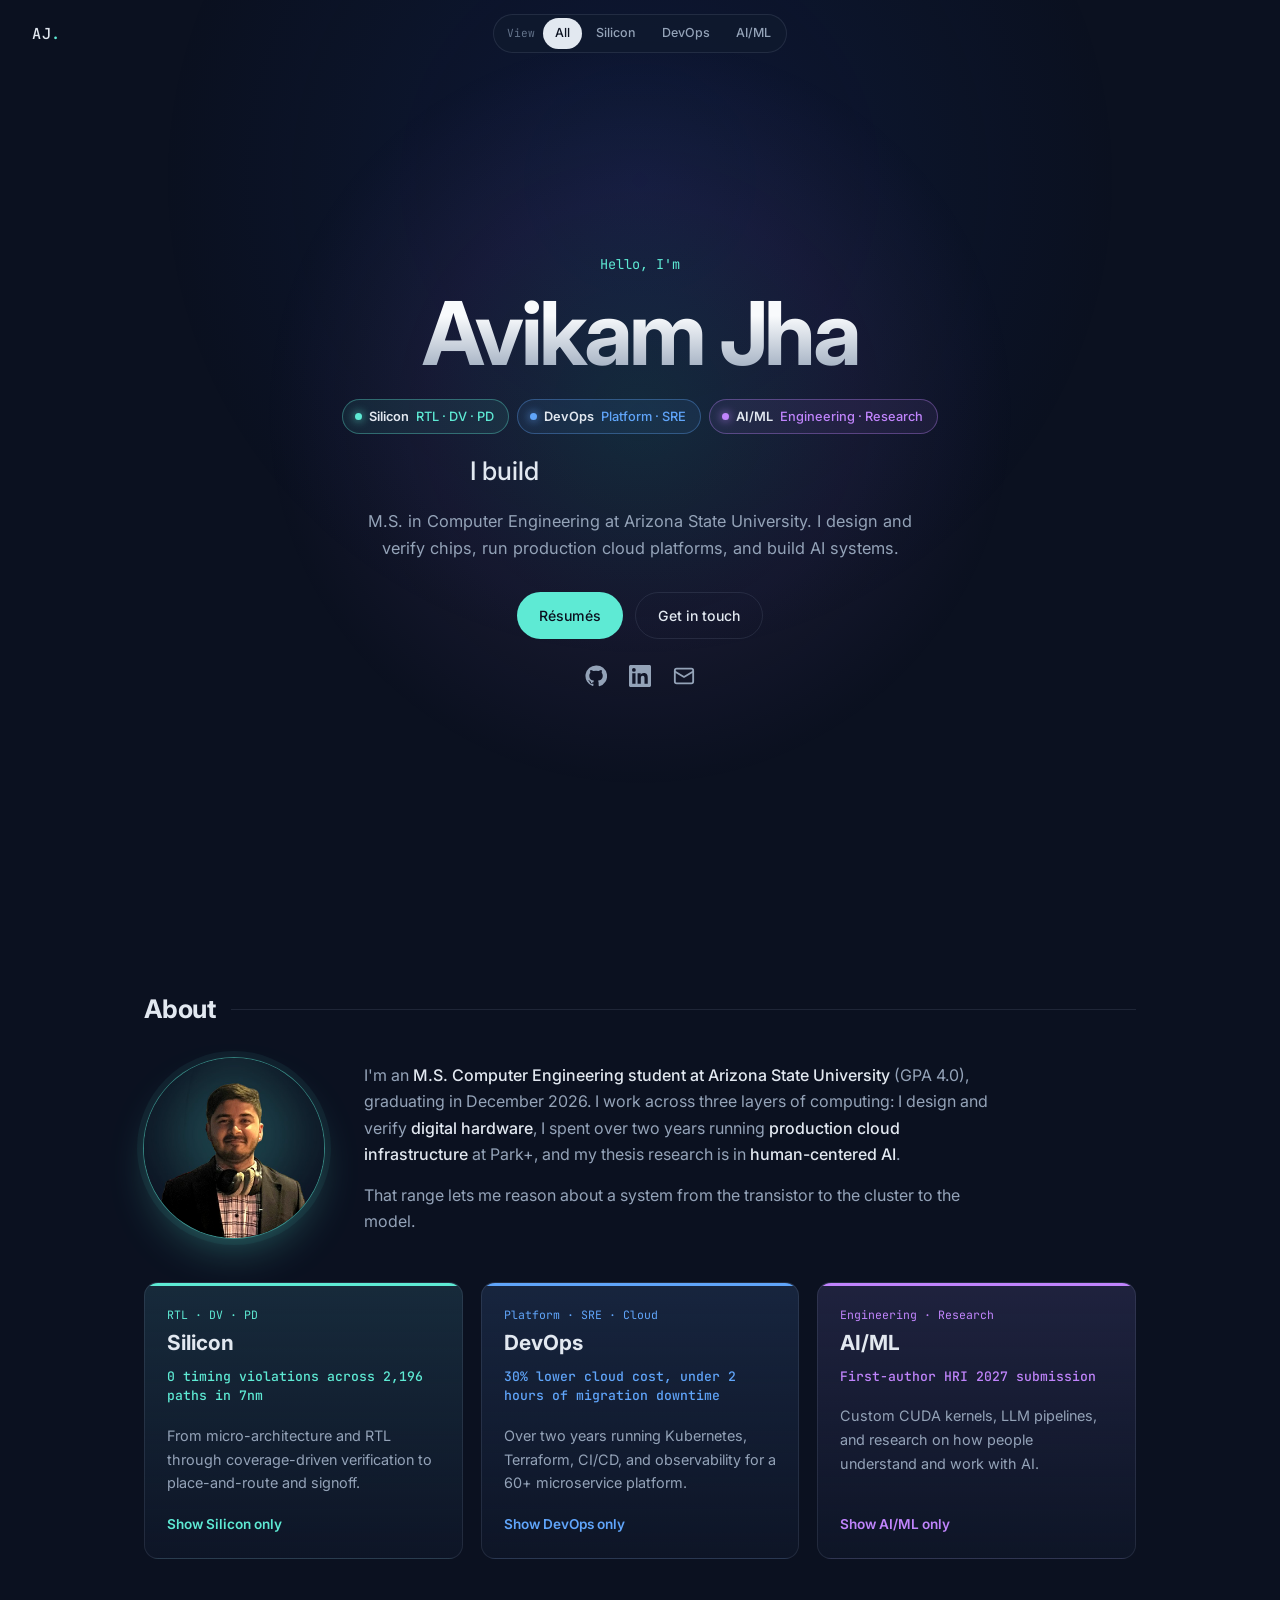
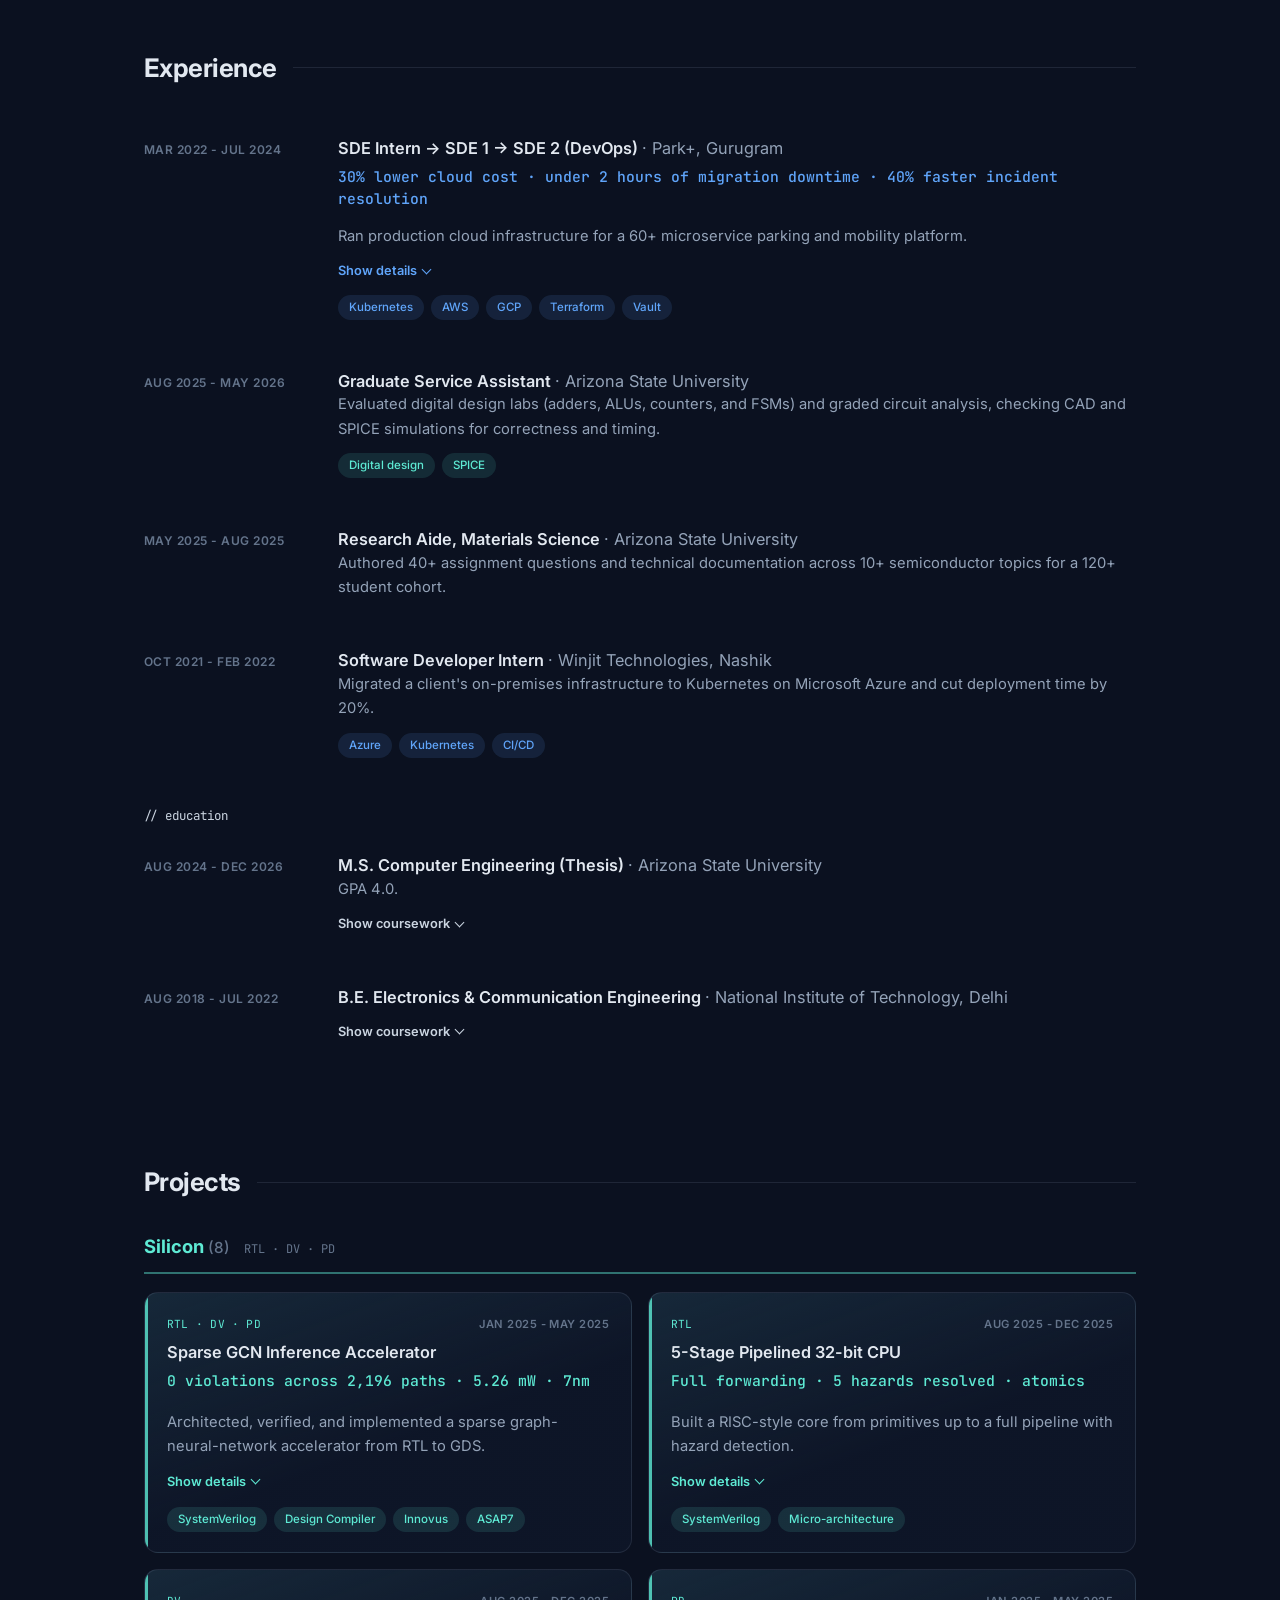
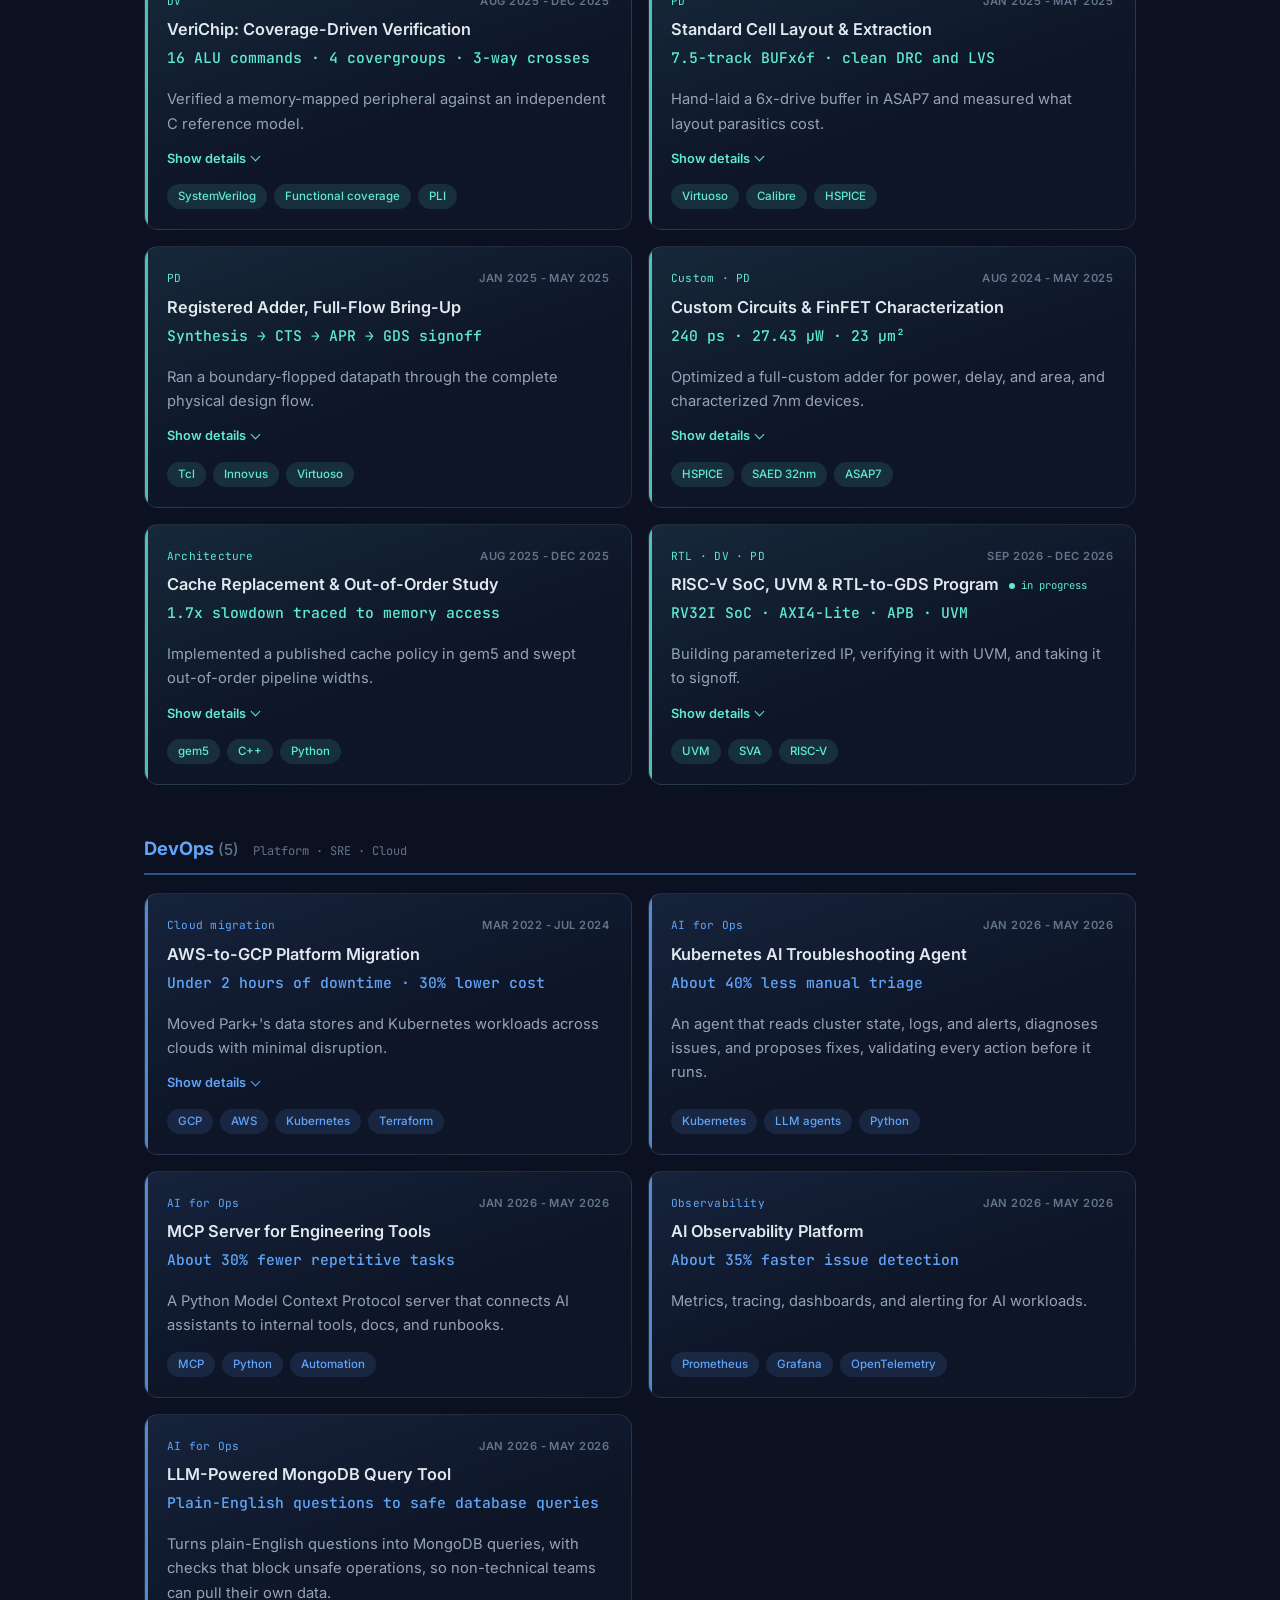
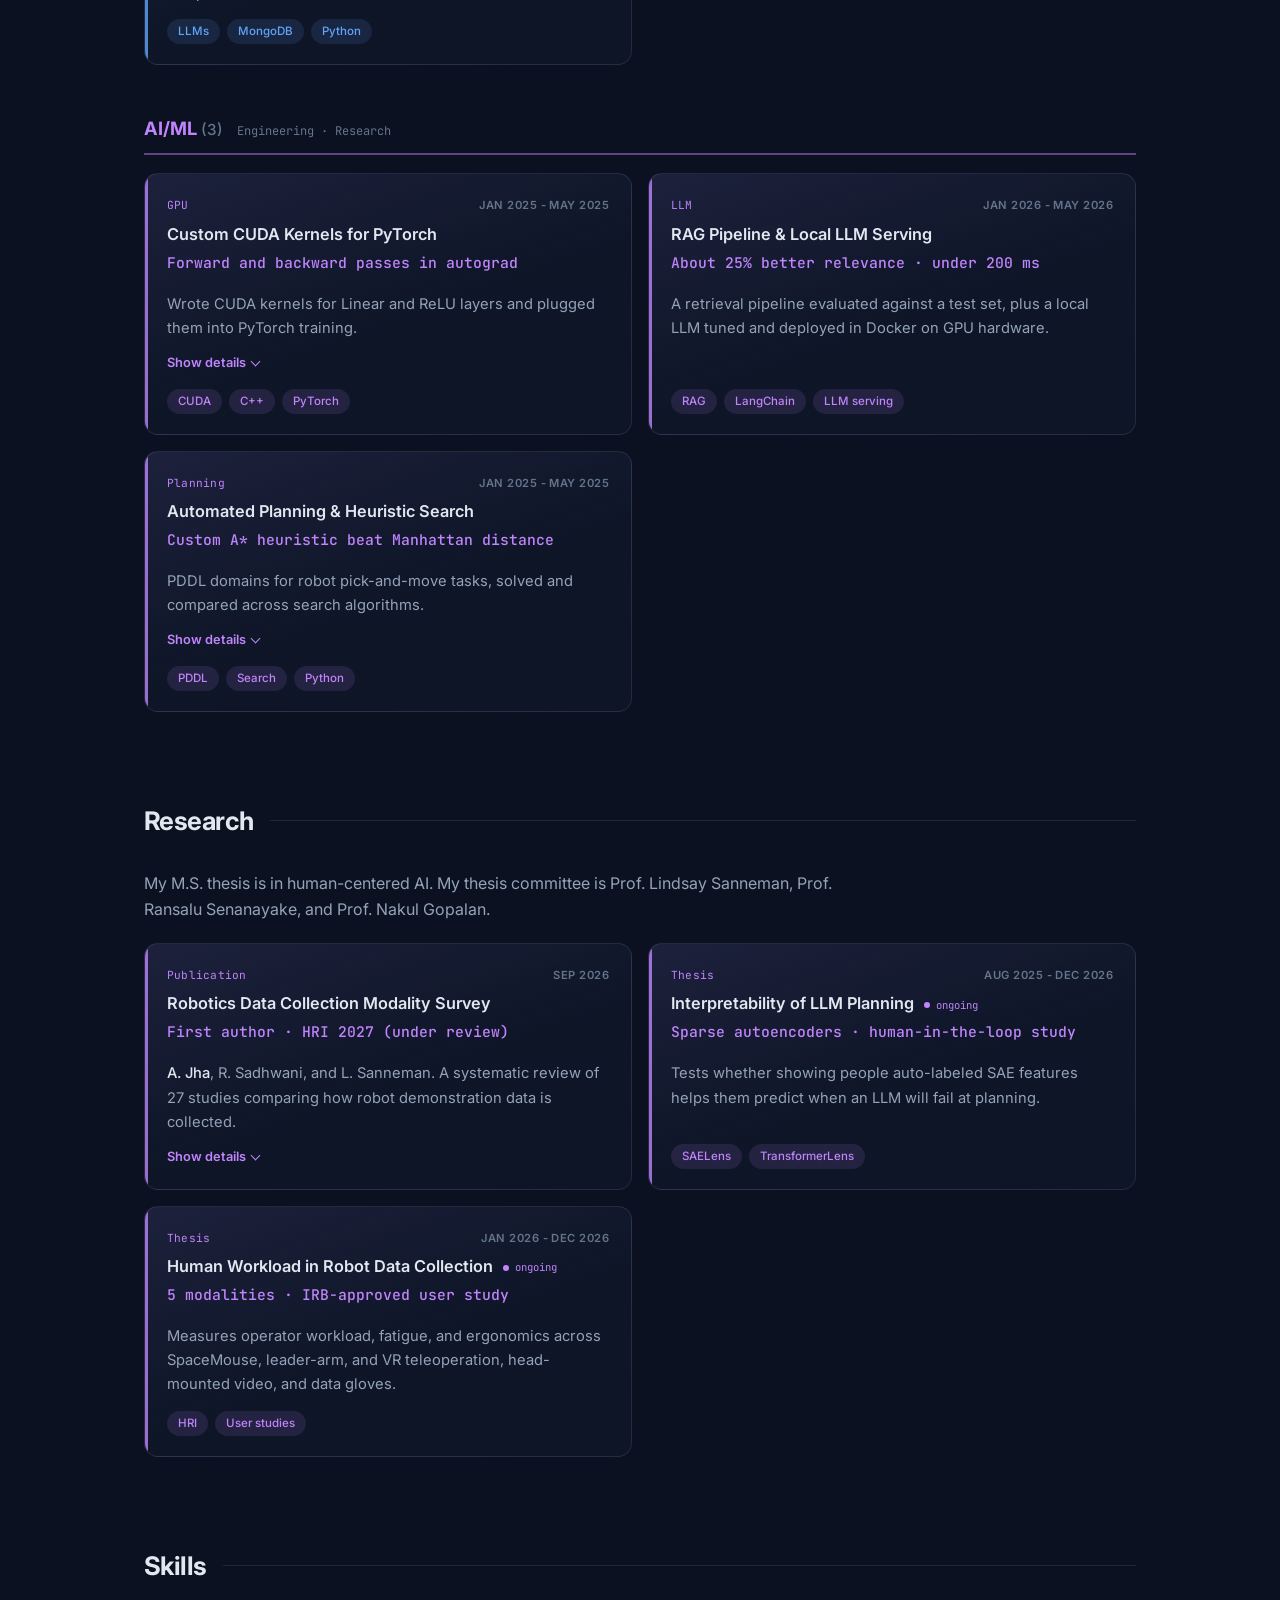
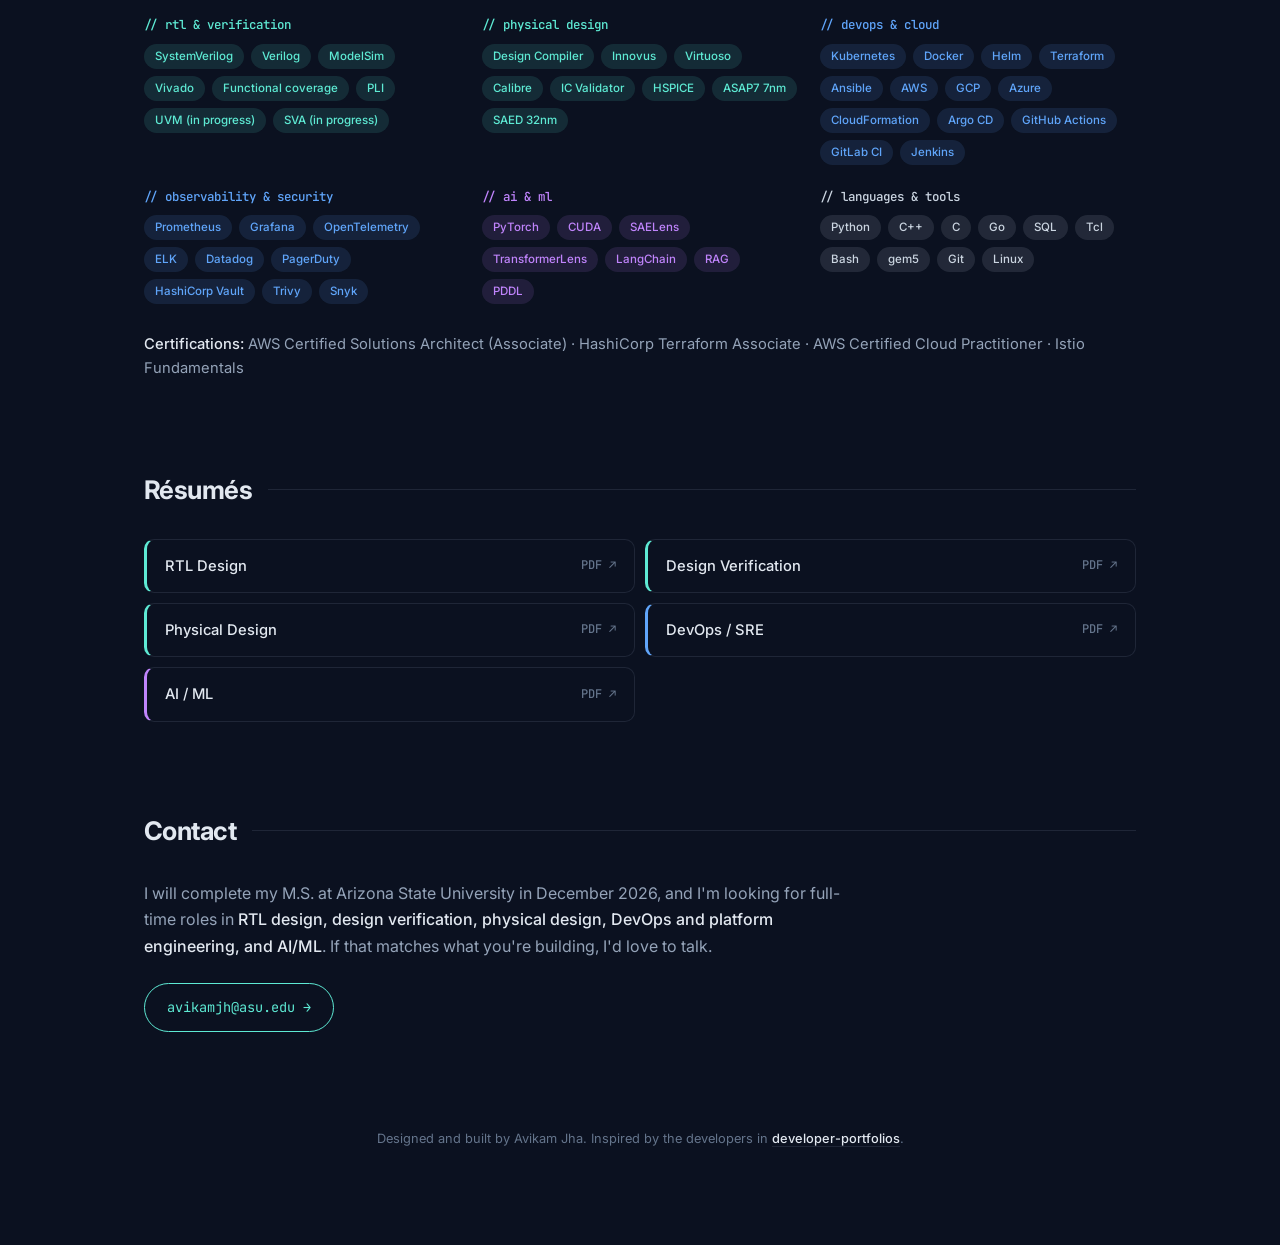
==== index.html @ ef648600 "Switch tracks in place and show all experience in every track Clicking a track card now only changes" ====
<!doctype html>
<html lang="en">
<head>
  <meta charset="utf-8">
  <meta name="viewport" content="width=device-width, initial-scale=1">
  <title>Avikam Jha | Silicon, DevOps &amp; AI Engineer</title>
  <meta name="description" content="Avikam Jha is an M.S. Computer Engineering student at Arizona State University working across digital hardware (RTL design, design verification, and physical design), DevOps and platform engineering, and AI/ML.">
  <script>document.documentElement.classList.add('js');</script>
  <link rel="preconnect" href="https://fonts.googleapis.com">
  <link rel="preconnect" href="https://fonts.gstatic.com" crossorigin>
  <link href="https://fonts.googleapis.com/css2?family=Inter:wght@400;500;600;700&family=JetBrains+Mono:wght@400;500&display=swap" rel="stylesheet">
  <!-- Bump the ?v= number whenever style.css changes so browsers fetch the new file -->
  <link rel="stylesheet" href="/style.css?v=10">
</head>
<body data-track="all">
  <div class="spotlight" aria-hidden="true"></div>
  <div class="progress" aria-hidden="true"></div>

  <header class="topbar">
    <a class="brand" href="#top" aria-label="Back to top">AJ<span>.</span></a>
    <div class="switch" role="group" aria-label="Tailor this page to a role">
      <span class="switch-label">View</span>
      <button type="button" data-set="all" aria-pressed="true">All</button>
      <button type="button" data-set="silicon" aria-pressed="false">Silicon</button>
      <button type="button" data-set="devops" aria-pressed="false">DevOps</button>
      <button type="button" data-set="ai" aria-pressed="false">AI/ML</button>
    </div>
    <nav aria-label="Sections">
      <a href="#about">About</a>
      <a href="#experience">Experience</a>
      <a href="#projects">Projects</a>
      <a href="#skills">Skills</a>
      <a href="#resume">Résumé</a>
      <a href="#contact">Contact</a>
    </nav>
  </header>

  <section class="hero" id="top">
    <p class="eyebrow">Hello, I'm</p>
    <h1>Avikam Jha</h1>
    <div class="pills" role="group" aria-label="Show one track">
      <button type="button" class="pill" data-set="silicon" aria-pressed="false" style="--c: var(--silicon)"><strong>Silicon</strong> RTL · DV · PD</button>
      <button type="button" class="pill" data-set="devops" aria-pressed="false" style="--c: var(--devops)"><strong>DevOps</strong> Platform · SRE</button>
      <button type="button" class="pill" data-set="ai" aria-pressed="false" style="--c: var(--ai)"><strong>AI/ML</strong> Engineering · Research</button>
    </div>
    <p class="role">I build <span class="rotator">chips from RTL to GDS</span></p>
    <p class="tagline">M.S. in Computer Engineering at Arizona State University. I design and verify chips, run production cloud platforms, and build AI systems.</p>
    <div class="hero-actions">
      <a class="btn btn-primary" id="hero-resume" href="#resume">Résumés</a>
      <a class="btn btn-ghost" href="#contact">Get in touch</a>
    </div>

    <ul class="socials" aria-label="Social links">
      <li><a href="https://github.com/bit-guardian" target="_blank" rel="noopener" aria-label="GitHub">
        <svg viewBox="0 0 24 24" fill="currentColor"><path d="M12 .5a11.5 11.5 0 0 0-3.64 22.41c.58.1.79-.25.79-.56v-2c-3.2.7-3.88-1.37-3.88-1.37-.52-1.33-1.28-1.69-1.28-1.69-1.04-.71.08-.7.08-.7 1.15.08 1.76 1.19 1.76 1.19 1.03 1.76 2.69 1.25 3.35.96.1-.75.4-1.25.73-1.54-2.56-.29-5.25-1.28-5.25-5.69 0-1.26.45-2.29 1.19-3.1-.12-.29-.52-1.46.11-3.05 0 0 .97-.31 3.17 1.18a11 11 0 0 1 5.77 0c2.2-1.49 3.17-1.18 3.17-1.18.63 1.59.23 2.76.11 3.05.74.81 1.19 1.84 1.19 3.1 0 4.42-2.7 5.39-5.27 5.68.41.36.78 1.06.78 2.14v3.17c0 .31.21.67.8.56A11.5 11.5 0 0 0 12 .5Z"/></svg>
      </a></li>
      <li><a href="https://www.linkedin.com/in/avikamjha/" target="_blank" rel="noopener" aria-label="LinkedIn">
        <svg viewBox="0 0 24 24" fill="currentColor"><path d="M20.45 20.45h-3.56v-5.57c0-1.33-.02-3.04-1.85-3.04-1.85 0-2.14 1.45-2.14 2.94v5.67H9.35V9h3.41v1.56h.05c.48-.9 1.64-1.85 3.37-1.85 3.6 0 4.27 2.37 4.27 5.46v6.28ZM5.34 7.43a2.06 2.06 0 1 1 0-4.13 2.06 2.06 0 0 1 0 4.13ZM7.12 20.45H3.56V9h3.56v11.45ZM22.22 0H1.77C.79 0 0 .77 0 1.73v20.54C0 23.23.79 24 1.77 24h20.45c.98 0 1.78-.77 1.78-1.73V1.73C24 .77 23.2 0 22.22 0Z"/></svg>
      </a></li>
      <li><a href="mailto:avikamjh@asu.edu" aria-label="Email">
        <svg viewBox="0 0 24 24" fill="none" stroke="currentColor" stroke-width="2" stroke-linecap="round" stroke-linejoin="round"><rect x="2" y="4" width="20" height="16" rx="2"/><path d="m22 7-10 6L2 7"/></svg>
      </a></li>
    </ul>
  </section>

  <main>
    <section id="about">
      <h2 class="section-title">About</h2>
      <div class="about-grid">
        <img class="portrait" src="/images/avikam.jpg" width="640" height="640" alt="Portrait of Avikam Jha" loading="lazy" decoding="async">
        <div>
          <p>I'm an <strong>M.S. Computer Engineering student at Arizona State University</strong> (GPA 4.0), graduating in December 2026. I work across three layers of computing: I design and verify <strong>digital hardware</strong>, I spent over two years running <strong>production cloud infrastructure</strong> at Park+, and my thesis research is in <strong>human-centered AI</strong>.</p>
          <p>That range lets me reason about a system from the transistor to the cluster to the model.</p>
        </div>
      </div>

      <div class="tracks">
        <article class="track" data-card="silicon" style="--c: var(--silicon)">
          <p class="track-kicker">RTL · DV · PD</p>
          <h3>Silicon</h3>
          <p class="impact">0 timing violations across 2,196 paths in 7nm</p>
          <p>From micro-architecture and RTL through coverage-driven verification to place-and-route and signoff.</p>
          <button type="button" class="track-btn" data-set="silicon">Show Silicon only</button>
        </article>
        <article class="track" data-card="devops" style="--c: var(--devops)">
          <p class="track-kicker">Platform · SRE · Cloud</p>
          <h3>DevOps</h3>
          <p class="impact">30% lower cloud cost, under 2 hours of migration downtime</p>
          <p>Over two years running Kubernetes, Terraform, CI/CD, and observability for a 60+ microservice platform.</p>
          <button type="button" class="track-btn" data-set="devops">Show DevOps only</button>
        </article>
        <article class="track" data-card="ai" style="--c: var(--ai)">
          <p class="track-kicker">Engineering · Research</p>
          <h3>AI/ML</h3>
          <p class="impact">First-author HRI 2027 submission</p>
          <p>Custom CUDA kernels, LLM pipelines, and research on how people understand and work with AI.</p>
          <button type="button" class="track-btn" data-set="ai">Show AI/ML only</button>
        </article>
      </div>
    </section>

    <section id="experience">
      <h2 class="section-title">Experience</h2>

      <div class="item" style="--c: var(--devops)">
        <div class="item-meta">Mar 2022 - Jul 2024</div>
        <div>
          <h3>SDE Intern → SDE 1 → SDE 2 (DevOps) <span class="sub">· Park+, Gurugram</span></h3>
          <p class="impact">30% lower cloud cost · under 2 hours of migration downtime · 40% faster incident resolution</p>
          <p>Ran production cloud infrastructure for a 60+ microservice parking and mobility platform.</p>
          <details class="more">
            <summary><span class="show">Show details</span><span class="hide">Hide details</span></summary>
            <ul class="points">
              <li>Operated a Kubernetes platform running 100+ pods across development, staging, and production.</li>
              <li>Led the AWS-to-GCP migration of Elasticsearch, Redis, MongoDB, and Kubernetes, then right-sized compute and databases to cut costs by 30% and improve performance by 25%.</li>
              <li>Automated 95% of environment provisioning with Terraform, Ansible, and Python, cutting setup time from days to under 45 minutes.</li>
              <li>Built observability with Prometheus, Grafana, ELK, and OpenTelemetry, defined SLOs, and joined on-call, cutting MTTD by 30% and MTTR by 40%.</li>
              <li>Moved 400+ credentials into HashiCorp Vault and remediated 98% of high-severity findings for SOC 2 audits.</li>
            </ul>
          </details>
          <ul class="tags"><li>Kubernetes</li><li>AWS</li><li>GCP</li><li>Terraform</li><li>Vault</li></ul>
        </div>
      </div>

      <div class="item" style="--c: var(--silicon)">
        <div class="item-meta">Aug 2025 - May 2026</div>
        <div>
          <h3>Graduate Service Assistant <span class="sub">· Arizona State University</span></h3>
          <p>Evaluated digital design labs (adders, ALUs, counters, and FSMs) and graded circuit analysis, checking CAD and SPICE simulations for correctness and timing.</p>
          <ul class="tags"><li>Digital design</li><li>SPICE</li></ul>
        </div>
      </div>

      <div class="item" style="--c: var(--silicon)">
        <div class="item-meta">May 2025 - Aug 2025</div>
        <div>
          <h3>Research Aide, Materials Science <span class="sub">· Arizona State University</span></h3>
          <p>Authored 40+ assignment questions and technical documentation across 10+ semiconductor topics for a 120+ student cohort.</p>
        </div>
      </div>

      <div class="item" style="--c: var(--devops)">
        <div class="item-meta">Oct 2021 - Feb 2022</div>
        <div>
          <h3>Software Developer Intern <span class="sub">· Winjit Technologies, Nashik</span></h3>
          <p>Migrated a client's on-premises infrastructure to Kubernetes on Microsoft Azure and cut deployment time by 20%.</p>
          <ul class="tags"><li>Azure</li><li>Kubernetes</li><li>CI/CD</li></ul>
        </div>
      </div>

      <p class="group-label">// education</p>
      <div class="item">
        <div class="item-meta">Aug 2024 - Dec 2026</div>
        <div>
          <h3>M.S. Computer Engineering (Thesis) <span class="sub">· Arizona State University</span></h3>
          <p>GPA 4.0.</p>
          <details class="more">
            <summary><span class="show">Show coursework</span><span class="hide">Hide coursework</span></summary>
            <p>VLSI Design, SoC Design, Digital Systems and Circuits, Computer Architecture II, Digital Verification &amp; Test, Artificial Intelligence, Foundations of Algorithms, Probability &amp; Random Processes, and Data Processing at Scale.</p>
          </details>
        </div>
      </div>
      <div class="item">
        <div class="item-meta">Aug 2018 - Jul 2022</div>
        <div>
          <h3>B.E. Electronics &amp; Communication Engineering <span class="sub">· National Institute of Technology, Delhi</span></h3>
          <details class="more">
            <summary><span class="show">Show coursework</span><span class="hide">Hide coursework</span></summary>
            <p>Digital Signal Processing, Control Theory, Data Structures &amp; Algorithms, Neural Networks, and Pattern Recognition &amp; Machine Learning.</p>
          </details>
        </div>
      </div>
    </section>

    <section id="projects">
      <h2 class="section-title">Projects</h2>

      <div class="project-group" data-tracks="silicon" style="--c: var(--silicon)">
        <div class="group-head"><h3>Silicon <span class="count"></span></h3><p>RTL · DV · PD</p></div>
        <div class="cards">

        <article class="card" data-tracks="silicon" style="--c: var(--silicon)">
          <div class="card-top"><span class="card-kicker">RTL · DV · PD</span><span class="card-date">Jan 2025 - May 2025</span></div>
          <h3>Sparse GCN Inference Accelerator</h3>
          <p class="impact">0 violations across 2,196 paths · 5.26 mW · 7nm</p>
          <p>Architected, verified, and implemented a sparse graph-neural-network accelerator from RTL to GDS.</p>
          <details class="more">
            <summary><span class="show">Show details</span><span class="hide">Hide details</span></summary>
            <ul class="points">
              <li>Three-stage datapath (transformation, aggregation, and argmax) with COO sparse accumulation that fetches only the feature rows an edge touches.</li>
              <li>Zero-operand early termination and per-block clock gating reached 5.26 mW and 88.5 ns of latency against a 100 ns budget.</li>
              <li>Took the 16,590-cell block through synthesis, CTS, and place-and-route to clean DRC and LVS.</li>
              <li>Re-ran one testbench at RTL, post-synthesis, and post-layout to separate timing mismatches from functional bugs.</li>
            </ul>
          </details>
          <ul class="tags"><li>SystemVerilog</li><li>Design Compiler</li><li>Innovus</li><li>ASAP7</li></ul>
        </article>

        <article class="card" data-tracks="silicon" style="--c: var(--silicon)">
          <div class="card-top"><span class="card-kicker">RTL</span><span class="card-date">Aug 2025 - Dec 2025</span></div>
          <h3>5-Stage Pipelined 32-bit CPU</h3>
          <p class="impact">Full forwarding · 5 hazards resolved · atomics</p>
          <p>Built a RISC-style core from primitives up to a full pipeline with hazard detection.</p>
          <details class="more">
            <summary><span class="show">Show details</span><span class="hide">Hide details</span></summary>
            <ul class="points">
              <li>Forwarding unit with EX/MEM-over-MEM/WB priority across three bypass networks: ALU operands, branch comparands, and jump-register targets.</li>
              <li>Resolved five stall conditions across load-use, jump-register, and branch hazards.</li>
              <li>Extended the ISA with load-linked/store-conditional atomics and built a CAM for single-cycle cache tag lookup.</li>
            </ul>
          </details>
          <ul class="tags"><li>SystemVerilog</li><li>Micro-architecture</li></ul>
        </article>

        <article class="card" data-tracks="silicon" style="--c: var(--silicon)">
          <div class="card-top"><span class="card-kicker">DV</span><span class="card-date">Aug 2025 - Dec 2025</span></div>
          <h3>VeriChip: Coverage-Driven Verification</h3>
          <p class="impact">16 ALU commands · 4 covergroups · 3-way crosses</p>
          <p>Verified a memory-mapped peripheral against an independent C reference model.</p>
          <details class="more">
            <summary><span class="show">Show details</span><span class="hide">Hide details</span></summary>
            <ul class="points">
              <li>Co-authored test and coverage plans that trace every test to a section of the specification.</li>
              <li>Exhaustively verified a 4-state FSM, including overflow, bad-command, and export-violation errors in every state.</li>
              <li>Linked a C reference model through PLI, with seeded random stimulus for repeatable failure reproduction.</li>
            </ul>
          </details>
          <ul class="tags"><li>SystemVerilog</li><li>Functional coverage</li><li>PLI</li></ul>
        </article>

        <article class="card" data-tracks="silicon" style="--c: var(--silicon)">
          <div class="card-top"><span class="card-kicker">PD</span><span class="card-date">Jan 2025 - May 2025</span></div>
          <h3>Standard Cell Layout &amp; Extraction</h3>
          <p class="impact">7.5-track BUFx6f · clean DRC and LVS</p>
          <p>Hand-laid a 6x-drive buffer in ASAP7 and measured what layout parasitics cost.</p>
          <details class="more">
            <summary><span class="show">Show details</span><span class="hide">Hide details</span></summary>
            <ul class="points">
              <li>Drew custom M2 tracks and verified a mirrored 3x3 array that passed DRC with only the expected latch-up flag.</li>
              <li>Calibre xACT 3D extraction showed propagation delay growing from 12.9 ps to 20.1 ps, which I explained with Elmore delay analysis.</li>
            </ul>
          </details>
          <ul class="tags"><li>Virtuoso</li><li>Calibre</li><li>HSPICE</li></ul>
        </article>

        <article class="card" data-tracks="silicon" style="--c: var(--silicon)">
          <div class="card-top"><span class="card-kicker">PD</span><span class="card-date">Jan 2025 - May 2025</span></div>
          <h3>Registered Adder, Full-Flow Bring-Up</h3>
          <p class="impact">Synthesis → CTS → APR → GDS signoff</p>
          <p>Ran a boundary-flopped datapath through the complete physical design flow.</p>
          <details class="more">
            <summary><span class="show">Show details</span><span class="hide">Hide details</span></summary>
            <ul class="points">
              <li>Adapted the Tcl synthesis and place-and-route scripts for a multi-module hierarchy.</li>
              <li>Analyzed the three worst setup and hold paths from post-route timing reports.</li>
            </ul>
          </details>
          <ul class="tags"><li>Tcl</li><li>Innovus</li><li>Virtuoso</li></ul>
        </article>

        <article class="card" data-tracks="silicon" style="--c: var(--silicon)">
          <div class="card-top"><span class="card-kicker">Custom · PD</span><span class="card-date">Aug 2024 - May 2025</span></div>
          <h3>Custom Circuits &amp; FinFET Characterization</h3>
          <p class="impact">240 ps · 27.43 µW · 23 µm²</p>
          <p>Optimized a full-custom adder for power, delay, and area, and characterized 7nm devices.</p>
          <details class="more">
            <summary><span class="show">Show details</span><span class="hide">Hide details</span></summary>
            <ul class="points">
              <li>Hit those numbers by upsizing only the final six stacked transistors instead of the whole circuit, earning a top course score.</li>
              <li>Characterized SLVT, LVT, RVT, and SRAM FinFETs at -40 °C, 25 °C, and 120 °C to guide multi-Vt cell selection.</li>
            </ul>
          </details>
          <ul class="tags"><li>HSPICE</li><li>SAED 32nm</li><li>ASAP7</li></ul>
        </article>

        <article class="card" data-tracks="silicon" style="--c: var(--silicon)">
          <div class="card-top"><span class="card-kicker">Architecture</span><span class="card-date">Aug 2025 - Dec 2025</span></div>
          <h3>Cache Replacement &amp; Out-of-Order Study</h3>
          <p class="impact">1.7x slowdown traced to memory access</p>
          <p>Implemented a published cache policy in gem5 and swept out-of-order pipeline widths.</p>
          <details class="more">
            <summary><span class="show">Show details</span><span class="hide">Hide details</span></summary>
            <ul class="points">
              <li>Built the LRU-IPV PseudoLRU policy as a C++ SimObject with a shared per-set priority vector.</li>
              <li>Compared 8-wide and 2-wide cores and identified memory access as the bottleneck.</li>
            </ul>
          </details>
          <ul class="tags"><li>gem5</li><li>C++</li><li>Python</li></ul>
        </article>

        <article class="card" data-tracks="silicon" style="--c: var(--silicon)">
          <div class="card-top"><span class="card-kicker">RTL · DV · PD</span><span class="card-date">Sep 2026 - Dec 2026</span></div>
          <h3>RISC-V SoC, UVM &amp; RTL-to-GDS Program <span class="status">in progress</span></h3>
          <p class="impact">RV32I SoC · AXI4-Lite · APB · UVM</p>
          <p>Building parameterized IP, verifying it with UVM, and taking it to signoff.</p>
          <details class="more">
            <summary><span class="show">Show details</span><span class="hide">Hide details</span></summary>
            <ul class="points">
              <li><strong>RTL:</strong> UART, synchronous and asynchronous FIFOs, a round-robin arbiter, CDC synchronizers, and Hamming ECC, integrated into an RV32I SoC.</li>
              <li><strong>DV:</strong> UVM agents, scoreboards, constrained-random sequences, and RAL, plus SVA and a formal FIFO safety proof.</li>
              <li><strong>PD:</strong> SDC constraints, place-and-route, and DRC/LVS signoff in open-source and Cadence flows.</li>
            </ul>
          </details>
          <ul class="tags"><li>UVM</li><li>SVA</li><li>RISC-V</li></ul>
        </article>

        </div>
      </div>

      <div class="project-group" data-tracks="devops ai" style="--c: var(--devops)">
        <div class="group-head"><h3>DevOps <span class="count"></span></h3><p>Platform · SRE · Cloud</p></div>
        <div class="cards">
        <article class="card" data-tracks="devops" style="--c: var(--devops)">
          <div class="card-top"><span class="card-kicker">Cloud migration</span><span class="card-date">Mar 2022 - Jul 2024</span></div>
          <h3>AWS-to-GCP Platform Migration</h3>
          <p class="impact">Under 2 hours of downtime · 30% lower cost</p>
          <p>Moved Park+'s data stores and Kubernetes workloads across clouds with minimal disruption.</p>
          <details class="more">
            <summary><span class="show">Show details</span><span class="hide">Hide details</span></summary>
            <ul class="points">
              <li>Migrated Elasticsearch, Redis, MongoDB, and Kubernetes from AWS to GCP.</li>
              <li>Right-sized compute, storage, and databases afterward, improving performance by 25%.</li>
            </ul>
          </details>
          <ul class="tags"><li>GCP</li><li>AWS</li><li>Kubernetes</li><li>Terraform</li></ul>
        </article>

        <article class="card" data-tracks="devops ai" style="--c: var(--devops)">
          <div class="card-top"><span class="card-kicker">AI for Ops</span><span class="card-date">Jan 2026 - May 2026</span></div>
          <h3>Kubernetes AI Troubleshooting Agent</h3>
          <p class="impact">About 40% less manual triage</p>
          <p>An agent that reads cluster state, logs, and alerts, diagnoses issues, and proposes fixes, validating every action before it runs.</p>
          <ul class="tags"><li>Kubernetes</li><li>LLM agents</li><li>Python</li></ul>
        </article>

        <article class="card" data-tracks="devops ai" style="--c: var(--devops)">
          <div class="card-top"><span class="card-kicker">AI for Ops</span><span class="card-date">Jan 2026 - May 2026</span></div>
          <h3>MCP Server for Engineering Tools</h3>
          <p class="impact">About 30% fewer repetitive tasks</p>
          <p>A Python Model Context Protocol server that connects AI assistants to internal tools, docs, and runbooks.</p>
          <ul class="tags"><li>MCP</li><li>Python</li><li>Automation</li></ul>
        </article>

        <article class="card" data-tracks="devops ai" style="--c: var(--devops)">
          <div class="card-top"><span class="card-kicker">Observability</span><span class="card-date">Jan 2026 - May 2026</span></div>
          <h3>AI Observability Platform</h3>
          <p class="impact">About 35% faster issue detection</p>
          <p>Metrics, tracing, dashboards, and alerting for AI workloads.</p>
          <ul class="tags"><li>Prometheus</li><li>Grafana</li><li>OpenTelemetry</li></ul>
        </article>

        <article class="card" data-tracks="devops ai" style="--c: var(--devops)">
          <div class="card-top"><span class="card-kicker">AI for Ops</span><span class="card-date">Jan 2026 - May 2026</span></div>
          <h3>LLM-Powered MongoDB Query Tool</h3>
          <p class="impact">Plain-English questions to safe database queries</p>
          <p>Turns plain-English questions into MongoDB queries, with checks that block unsafe operations, so non-technical teams can pull their own data.</p>
          <ul class="tags"><li>LLMs</li><li>MongoDB</li><li>Python</li></ul>
        </article>

        </div>
      </div>

      <div class="project-group" data-tracks="ai" style="--c: var(--ai)">
        <div class="group-head"><h3>AI/ML <span class="count"></span></h3><p>Engineering · Research</p></div>
        <div class="cards">
        <article class="card" data-tracks="ai" style="--c: var(--ai)">
          <div class="card-top"><span class="card-kicker">GPU</span><span class="card-date">Jan 2025 - May 2025</span></div>
          <h3>Custom CUDA Kernels for PyTorch</h3>
          <p class="impact">Forward and backward passes in autograd</p>
          <p>Wrote CUDA kernels for Linear and ReLU layers and plugged them into PyTorch training.</p>
          <details class="more">
            <summary><span class="show">Show details</span><span class="hide">Hide details</span></summary>
            <ul class="points">
              <li>Used shared memory and custom launch configurations for the core tensor operations.</li>
              <li>Exposed a framework-free version to Python through ctypes with explicit host-device memory management.</li>
            </ul>
          </details>
          <ul class="tags"><li>CUDA</li><li>C++</li><li>PyTorch</li></ul>
        </article>

        <article class="card" data-tracks="ai" style="--c: var(--ai)">
          <div class="card-top"><span class="card-kicker">LLM</span><span class="card-date">Jan 2026 - May 2026</span></div>
          <h3>RAG Pipeline &amp; Local LLM Serving</h3>
          <p class="impact">About 25% better relevance · under 200 ms</p>
          <p>A retrieval pipeline evaluated against a test set, plus a local LLM tuned and deployed in Docker on GPU hardware.</p>
          <ul class="tags"><li>RAG</li><li>LangChain</li><li>LLM serving</li></ul>
        </article>

        <article class="card" data-tracks="ai" style="--c: var(--ai)">
          <div class="card-top"><span class="card-kicker">Planning</span><span class="card-date">Jan 2025 - May 2025</span></div>
          <h3>Automated Planning &amp; Heuristic Search</h3>
          <p class="impact">Custom A* heuristic beat Manhattan distance</p>
          <p>PDDL domains for robot pick-and-move tasks, solved and compared across search algorithms.</p>
          <details class="more">
            <summary><span class="show">Show details</span><span class="hide">Hide details</span></summary>
            <ul class="points">
              <li>Compared A*, GBFS, UCS, and BFS in a TurtleBot environment.</li>
              <li>Designed a custom A* heuristic that outperformed Manhattan distance on complex grids.</li>
            </ul>
          </details>
          <ul class="tags"><li>PDDL</li><li>Search</li><li>Python</li></ul>
        </article>
        </div>
      </div>
    </section>

    <section id="research" data-tracks="ai">
      <h2 class="section-title">Research</h2>
      <p class="section-intro">My M.S. thesis is in human-centered AI. My thesis committee is Prof. Lindsay Sanneman, Prof. Ransalu Senanayake, and Prof. Nakul Gopalan.</p>
      <div class="cards">
        <article class="card" style="--c: var(--ai)">
          <div class="card-top"><span class="card-kicker">Publication</span><span class="card-date">Sep 2026</span></div>
          <h3>Robotics Data Collection Modality Survey</h3>
          <p class="impact">First author · HRI 2027 (under review)</p>
          <p><strong>A. Jha</strong>, R. Sadhwani, and L. Sanneman. A systematic review of 27 studies comparing how robot demonstration data is collected.</p>
          <details class="more">
            <summary><span class="show">Show details</span><span class="hide">Hide details</span></summary>
            <ul class="points">
              <li>Screened 685 records with PRISMA down to 27 studies covering 392 participants.</li>
              <li>Built a modality taxonomy and a nine-gap analysis of the experiments the field still needs.</li>
            </ul>
          </details>
        </article>
        <article class="card" style="--c: var(--ai)">
          <div class="card-top"><span class="card-kicker">Thesis</span><span class="card-date">Aug 2025 - Dec 2026</span></div>
          <h3>Interpretability of LLM Planning <span class="status">ongoing</span></h3>
          <p class="impact">Sparse autoencoders · human-in-the-loop study</p>
          <p>Tests whether showing people auto-labeled SAE features helps them predict when an LLM will fail at planning.</p>
          <ul class="tags"><li>SAELens</li><li>TransformerLens</li></ul>
        </article>
        <article class="card" style="--c: var(--ai)">
          <div class="card-top"><span class="card-kicker">Thesis</span><span class="card-date">Jan 2026 - Dec 2026</span></div>
          <h3>Human Workload in Robot Data Collection <span class="status">ongoing</span></h3>
          <p class="impact">5 modalities · IRB-approved user study</p>
          <p>Measures operator workload, fatigue, and ergonomics across SpaceMouse, leader-arm, and VR teleoperation, head-mounted video, and data gloves.</p>
          <ul class="tags"><li>HRI</li><li>User studies</li></ul>
        </article>
      </div>
    </section>

    <section id="skills">
      <h2 class="section-title">Skills</h2>
      <div class="skills">
        <div data-tracks="silicon" style="--c: var(--silicon)">
          <h4>// rtl &amp; verification</h4>
          <ul class="tags"><li>SystemVerilog</li><li>Verilog</li><li>ModelSim</li><li>Vivado</li><li>Functional coverage</li><li>PLI</li><li>UVM (in progress)</li><li>SVA (in progress)</li></ul>
        </div>
        <div data-tracks="silicon" style="--c: var(--silicon)">
          <h4>// physical design</h4>
          <ul class="tags"><li>Design Compiler</li><li>Innovus</li><li>Virtuoso</li><li>Calibre</li><li>IC Validator</li><li>HSPICE</li><li>ASAP7 7nm</li><li>SAED 32nm</li></ul>
        </div>
        <div data-tracks="devops" style="--c: var(--devops)">
          <h4>// devops &amp; cloud</h4>
          <ul class="tags"><li>Kubernetes</li><li>Docker</li><li>Helm</li><li>Terraform</li><li>Ansible</li><li>AWS</li><li>GCP</li><li>Azure</li><li>CloudFormation</li><li>Argo CD</li><li>GitHub Actions</li><li>GitLab CI</li><li>Jenkins</li></ul>
        </div>
        <div data-tracks="devops" style="--c: var(--devops)">
          <h4>// observability &amp; security</h4>
          <ul class="tags"><li>Prometheus</li><li>Grafana</li><li>OpenTelemetry</li><li>ELK</li><li>Datadog</li><li>PagerDuty</li><li>HashiCorp Vault</li><li>Trivy</li><li>Snyk</li></ul>
        </div>
        <div data-tracks="ai" style="--c: var(--ai)">
          <h4>// ai &amp; ml</h4>
          <ul class="tags"><li>PyTorch</li><li>CUDA</li><li>SAELens</li><li>TransformerLens</li><li>LangChain</li><li>RAG</li><li>PDDL</li></ul>
        </div>
        <div class="shared" style="--c: var(--track-c)">
          <h4>// languages &amp; tools</h4>
          <ul class="tags"><li>Python</li><li data-tracks="silicon ai">C++</li><li data-tracks="silicon">C</li><li data-tracks="devops">Go</li><li data-tracks="devops">SQL</li><li data-tracks="silicon">Tcl</li><li data-tracks="devops silicon">Bash</li><li data-tracks="silicon">gem5</li><li>Git</li><li>Linux</li></ul>
        </div>
      </div>
      <p class="certs" data-tracks="devops"><strong>Certifications:</strong> AWS Certified Solutions Architect (Associate) · HashiCorp Terraform Associate · AWS Certified Cloud Practitioner · Istio Fundamentals</p>
    </section>

    <section id="resume">
      <h2 class="section-title">Résumés</h2>
      <ul class="resumes">
        <li data-tracks="silicon"><a href="/resume/avikam-jha-rtl-design.pdf" target="_blank" rel="noopener" style="--c: var(--silicon)">RTL Design <span>PDF ↗</span></a></li>
        <li data-tracks="silicon"><a href="/resume/avikam-jha-design-verification.pdf" target="_blank" rel="noopener" style="--c: var(--silicon)">Design Verification <span>PDF ↗</span></a></li>
        <li data-tracks="silicon"><a href="/resume/avikam-jha-physical-design.pdf" target="_blank" rel="noopener" style="--c: var(--silicon)">Physical Design <span>PDF ↗</span></a></li>
        <li data-tracks="devops"><a href="/resume/avikam-jha-devops.pdf" target="_blank" rel="noopener" style="--c: var(--devops)">DevOps / SRE <span>PDF ↗</span></a></li>
        <li data-tracks="ai"><a href="/resume/avikam-jha-ai-ml.pdf" target="_blank" rel="noopener" style="--c: var(--ai)">AI / ML <span>PDF ↗</span></a></li>
      </ul>
    </section>

    <section id="contact">
      <h2 class="section-title">Contact</h2>
      <p>I will complete my M.S. at Arizona State University in December 2026, and I'm looking for full-time roles in <strong id="role-text">RTL design, design verification, physical design, DevOps and platform engineering, and AI/ML</strong>. If that matches what you're building, I'd love to talk.</p>
      <a class="cta" href="mailto:avikamjh@asu.edu">avikamjh@asu.edu →</a>
    </section>

    <footer>
      <p>Designed and built by Avikam Jha. Inspired by the developers in <a class="link-arrow" href="https://github.com/emmabostian/developer-portfolios" target="_blank" rel="noopener">developer-portfolios</a>.</p>
    </footer>
  </main>

  <script>
    // Cursor spotlight
    const spot = document.querySelector('.spotlight');
    window.addEventListener('pointermove', e => {
      spot.style.setProperty('--x', e.clientX + 'px');
      spot.style.setProperty('--y', e.clientY + 'px');
    });

    // Highlight the nav link of the section in view
    const links = document.querySelectorAll('nav a');
    const observer = new IntersectionObserver(entries => {
      entries.forEach(entry => {
        if (!entry.isIntersecting) return;
        links.forEach(a => a.classList.toggle('active', a.getAttribute('href') === '#' + entry.target.id));
      });
    }, { rootMargin: '-40% 0px -55% 0px' });
    document.querySelectorAll('main section').forEach(s => observer.observe(s));

    const reduceMotion = matchMedia('(prefers-reduced-motion: reduce)').matches;

    // Scroll progress bar, and a frosted top bar once you leave the hero
    const bar = document.querySelector('.progress');
    const topbar = document.querySelector('.topbar');
    const setProgress = () => {
      const h = document.documentElement;
      bar.style.setProperty('--p', h.scrollTop / Math.max(1, h.scrollHeight - h.clientHeight));
      topbar.classList.toggle('scrolled', h.scrollTop > 24);
    };
    window.addEventListener('scroll', setProgress, { passive: true });
    setProgress();

    // Fade content in as it scrolls into view, staggering items that arrive together
    const revealer = new IntersectionObserver(entries => {
      entries.filter(e => e.isIntersecting).forEach((entry, i) => {
        entry.target.style.setProperty('--d', Math.min(i, 5) * 90 + 'ms');
        entry.target.classList.add('in');
        revealer.unobserve(entry.target);
      });
    }, { threshold: 0.12, rootMargin: '0px 0px -40px 0px' });
    document.querySelectorAll('.portrait, #about p, .track, .section-intro, .group-label, .group-head, .item, .card, .skills > div, .certs, .resumes li, #contact p, #contact .cta')
      .forEach(el => { el.classList.add('reveal'); revealer.observe(el); });

    // Track switch: tailor the whole page to one role, and remember it in the URL
    const TRACKS = {
      all: {
        phrases: ['chips from RTL to GDS', 'reliable cloud platforms', 'human-centered AI', 'testbenches that close coverage', 'CUDA kernels for PyTorch'],
        roles: 'RTL design, design verification, physical design, DevOps and platform engineering, and AI/ML',
        resume: { href: '#resume', label: 'Résumés' }
      },
      silicon: {
        phrases: ['chips from RTL to GDS', 'RTL for custom accelerators', 'testbenches that close coverage', 'layouts that pass signoff'],
        roles: 'RTL design, design verification, and physical design',
        resume: { href: '#resume', label: 'Silicon résumés' }
      },
      devops: {
        phrases: ['reliable cloud platforms', 'Kubernetes infrastructure at scale', 'CI/CD pipelines that ship safely', 'observability that catches issues early'],
        roles: 'DevOps, site reliability, and platform engineering',
        resume: { href: '/resume/avikam-jha-devops.pdf', label: 'DevOps résumé' }
      },
      ai: {
        phrases: ['human-centered AI', 'interpretability tools for LLMs', 'CUDA kernels for PyTorch', 'retrieval pipelines for LLMs'],
        roles: 'AI/ML engineering and research',
        resume: { href: '/resume/avikam-jha-ai-ml.pdf', label: 'AI/ML résumé' }
      }
    };
    const rotator = document.querySelector('.rotator');
    const heroResume = document.getElementById('hero-resume');
    let phrases = TRACKS.all.phrases, phraseIndex = 0;

    function setTrack(track) {
      if (!TRACKS[track]) track = 'all';
      const t = TRACKS[track];
      document.body.dataset.track = track;
      document.querySelectorAll('[data-set]').forEach(b => {
        if (b.matches('.switch button, .pill')) b.setAttribute('aria-pressed', String(b.dataset.set === track));
      });
      // Show how many projects each group holds in this view
      document.querySelectorAll('.project-group').forEach(g => {
        const n = [...g.querySelectorAll('.card')].filter(c => getComputedStyle(c).display !== 'none').length;
        g.querySelector('.count').textContent = `(${n})`;
      });
      document.getElementById('role-text').textContent = t.roles;
      heroResume.textContent = t.resume.label;
      heroResume.href = t.resume.href;
      heroResume.target = t.resume.href.endsWith('.pdf') ? '_blank' : '';
      phrases = t.phrases;
      phraseIndex = 0;
      rotator.textContent = phrases[0];
      // Show the short link (/silicon/, /devops/, /ai/) so it can be copied straight from the address bar
      history.replaceState(null, '', (track === 'all' ? '/' : `/${track}/`) + location.hash);
      // Newly shown items should be visible right away
      document.querySelectorAll('.reveal:not(.in)').forEach(el => { if (el.offsetParent && el.getBoundingClientRect().top < innerHeight) el.classList.add('in'); });
    }
    document.querySelectorAll('[data-set]').forEach(b => b.addEventListener('click', () => setTrack(b.dataset.set)));
    setTrack(new URLSearchParams(location.search).get('track') || location.pathname.split('/').filter(Boolean)[0] || 'all');

    // Rotate through the kinds of work I do for the chosen track
    if (!reduceMotion) setInterval(() => {
      rotator.classList.add('out');
      setTimeout(() => {
        phraseIndex = (phraseIndex + 1) % phrases.length;
        rotator.textContent = phrases[phraseIndex];
        rotator.classList.remove('out');
      }, 350);
    }, 2800);
  </script>
</body>
</html>
---- style.css ----
:root {
  --bg: #0b1120;
  --bg-raised: #111a2e;
  --text: #94a3b8;
  --text-muted: #64748b;
  --text-strong: #e2e8f0;
  --accent: #5eead4;
  --accent-soft: rgba(94, 234, 212, 0.1);
  --border: rgba(148, 163, 184, 0.15);
  --mono: "JetBrains Mono", ui-monospace, monospace;
  /* One color per track */
  --silicon: #5eead4;
  --devops: #60a5fa;
  --ai: #c084fc;
  /* Color for content shared by every track: neutral on the full view, the track color otherwise */
  --track-c: #cbd5e1;
}
* { box-sizing: border-box; margin: 0; padding: 0; }
html { scroll-behavior: smooth; scroll-padding-top: 72px; }
body {
  background: var(--bg);
  color: var(--text);
  font-family: Inter, system-ui, sans-serif;
  font-size: 16px;
  line-height: 1.65;
  -webkit-font-smoothing: antialiased;
}
/* Soft spotlight that follows the cursor */
.spotlight {
  pointer-events: none;
  position: fixed; inset: 0; z-index: 0;
  background: radial-gradient(600px at var(--x, 50%) var(--y, 20%), rgba(29, 78, 216, 0.12), transparent 80%);
}
a { color: inherit; text-decoration: none; }
button { font: inherit; }
::selection { background: var(--accent); color: var(--bg); }

/* ---------- Track filtering: hide anything not tagged for the chosen track ---------- */
body[data-track="silicon"] { --track-c: var(--silicon); }
body[data-track="devops"] { --track-c: var(--devops); }
body[data-track="ai"] { --track-c: var(--ai); }

body[data-track="silicon"] [data-tracks]:not([data-tracks~="silicon"]),
body[data-track="devops"] [data-tracks]:not([data-tracks~="devops"]),
body[data-track="ai"] [data-tracks]:not([data-tracks~="ai"]) { display: none; }

/* ---------- Top bar ---------- */
.topbar {
  position: fixed; top: 0; left: 0; right: 0; z-index: 20;
  /* Three columns with equal sides, so the switch sits at the true center whatever the logo and menu widths */
  display: grid; grid-template-columns: 1fr auto 1fr; align-items: center; gap: 20px;
  padding: 14px 32px;
  border-bottom: 1px solid transparent;
  transition: background .3s, border-color .3s;
}
.topbar.scrolled { background: rgba(11, 17, 32, 0.8); backdrop-filter: blur(10px); border-color: var(--border); }
.brand { justify-self: start; font-family: var(--mono); font-size: 0.95rem; font-weight: 500; color: var(--text-strong); letter-spacing: 0.04em; flex-shrink: 0; }
.brand span { color: var(--accent); }

.switch {
  display: flex; gap: 2px; padding: 3px;
  border: 1px solid var(--border); border-radius: 999px;
  background: rgba(17, 26, 46, 0.7);
}
.switch button {
  padding: 5px 12px; border: 0; border-radius: 999px;
  background: transparent; color: var(--text);
  font-size: 0.78rem; font-weight: 500; cursor: pointer;
  transition: background .2s, color .2s;
}
.switch button:hover { color: var(--text-strong); }
.switch button[aria-pressed="true"] { background: var(--text-strong); color: var(--bg); }
.switch button[data-set="silicon"][aria-pressed="true"] { background: var(--silicon); }
.switch button[data-set="devops"][aria-pressed="true"] { background: var(--devops); }
.switch button[data-set="ai"][aria-pressed="true"] { background: var(--ai); }

.topbar nav { display: none; gap: 20px; justify-self: end; }
.topbar nav a {
  position: relative; padding: 4px 0;
  font-size: 0.8rem; font-weight: 500; white-space: nowrap;
  color: var(--text); transition: color .2s;
}
.topbar nav a::after {
  content: ""; position: absolute; left: 0; right: 0; bottom: -2px; height: 1px;
  background: var(--accent); transform: scaleX(0); transition: transform .25s;
}
.topbar nav a:hover, .topbar nav a.active { color: var(--text-strong); }
.topbar nav a.active::after { transform: scaleX(1); }

/* ---------- Hero ---------- */
.hero {
  position: relative; z-index: 1;
  min-height: 100vh; min-height: 100svh;
  display: flex; flex-direction: column; align-items: center; justify-content: center;
  padding: 104px 20px 64px;
  text-align: center;
}
.hero::before {
  content: ""; position: absolute; z-index: -1; pointer-events: none;
  top: 50%; left: 50%; width: min(760px, 95vw); height: min(760px, 95vw);
  transform: translate(-50%, -55%);
  background: radial-gradient(circle, rgba(94, 234, 212, 0.1), rgba(192, 132, 252, 0.06) 40%, transparent 70%);
}
.eyebrow { font-family: var(--mono); font-size: 0.85rem; color: var(--accent); margin-bottom: 14px; }
h1 {
  font-size: clamp(3rem, 10vw, 5.5rem); font-weight: 700; letter-spacing: -0.04em; line-height: 1.02;
  color: var(--text-strong);
  background: linear-gradient(180deg, #f8fafc 30%, #94a3b8);
  -webkit-background-clip: text; background-clip: text; -webkit-text-fill-color: transparent;
}
.role { margin-top: 16px; min-height: 1.5em; color: var(--text-strong); font-size: clamp(1.15rem, 3vw, 1.6rem); font-weight: 500; }
.tagline { max-width: 560px; margin-top: 16px; font-size: 1.02rem; }

/* Role labels under the name: they read as identity, and clicking one is optional */
.pills { display: flex; flex-wrap: wrap; justify-content: center; gap: 8px; margin-top: 20px; }
.pill {
  display: inline-flex; align-items: center; gap: 7px;
  padding: 6px 14px 6px 12px; border-radius: 999px; cursor: pointer;
  border: 1px solid color-mix(in srgb, var(--c) 35%, transparent);
  background: color-mix(in srgb, var(--c) 8%, transparent);
  color: var(--c); font-size: 0.8rem; font-weight: 500;
  transition: background .2s, border-color .2s, transform .2s;
}
.pill::before { content: ""; width: 7px; height: 7px; border-radius: 50%; background: var(--c); box-shadow: 0 0 10px var(--c); }
.pill strong { color: var(--text-strong); font-weight: 600; }
.pill:hover { transform: translateY(-2px); border-color: var(--c); }
.pill[aria-pressed="true"] { background: color-mix(in srgb, var(--c) 20%, transparent); border-color: var(--c); }

.hero-actions { display: flex; flex-wrap: wrap; justify-content: center; gap: 12px; margin-top: 30px; }
.btn {
  display: inline-flex; align-items: center; gap: 8px;
  padding: 11px 22px; border-radius: 999px;
  font-size: 0.88rem; font-weight: 500;
  transition: transform .2s, background .2s, border-color .2s, color .2s;
}
.btn:hover { transform: translateY(-2px); }
.btn-primary { background: var(--accent); color: var(--bg); }
.btn-primary:hover { background: #99f6e4; }
.btn-ghost { border: 1px solid var(--border); color: var(--text-strong); }
.btn-ghost:hover { border-color: var(--accent); color: var(--accent); }

.socials { display: flex; justify-content: center; gap: 22px; margin-top: 26px; list-style: none; }
.socials a { display: block; color: var(--text); transition: color .2s, transform .2s; }
.socials a:hover { color: var(--text-strong); transform: translateY(-2px); }
.socials svg { width: 22px; height: 22px; display: block; }

/* ---------- Content ---------- */
main { position: relative; z-index: 1; max-width: 1040px; margin: 0 auto; padding: 0 24px 96px; }
section { padding-top: 88px; }
.section-title {
  display: flex; align-items: center; gap: 16px;
  margin-bottom: 28px;
  color: var(--text-strong); font-size: 1.6rem; font-weight: 700; letter-spacing: -0.02em;
}
.section-title::after { content: ""; flex: 1; height: 1px; background: var(--border); }
.section-intro { max-width: 720px; margin-bottom: 20px; }
.group-label { font-family: var(--mono); font-size: 0.78rem; color: var(--track-c); margin: 28px 0 8px; }
p + p { margin-top: 14px; }
strong, .hl { color: var(--text-strong); font-weight: 500; }

/* The one-line result every card and job leads with */
.impact {
  margin: 6px 0 4px; font-family: var(--mono); font-size: 0.8rem; font-weight: 500; line-height: 1.5;
  color: var(--c, var(--track-c));
}

/* About */
.about-grid { display: grid; grid-template-columns: 1fr; gap: 28px; justify-items: center; max-width: 860px; }
.about-grid > div { justify-self: stretch; }
.portrait {
  display: block; width: 160px; height: 160px; object-fit: cover; border-radius: 50%;
  box-shadow: 0 0 0 1px rgba(94, 234, 212, 0.45), 0 0 0 7px rgba(94, 234, 212, 0.06), 0 20px 50px -18px rgba(94, 234, 212, 0.45);
}

/* Track cards under About */
.tracks { display: grid; grid-template-columns: 1fr; gap: 14px; margin-top: 44px; }
.track {
  position: relative; display: flex; flex-direction: column;
  padding: 22px; border-radius: 14px; overflow: hidden;
  border: 1px solid var(--border);
  background: linear-gradient(180deg, color-mix(in srgb, var(--c) 8%, var(--bg-raised)), rgba(17, 26, 46, 0.5));
  transition: border-color .25s, box-shadow .25s, filter .3s;
}
.track::before { content: ""; position: absolute; inset: 0 0 auto; height: 3px; background: var(--c); }
.track:hover { border-color: color-mix(in srgb, var(--c) 50%, transparent); box-shadow: 0 18px 44px -24px var(--c); }
.track-kicker { font-family: var(--mono); font-size: 0.72rem; color: var(--c); }
.track h3 { margin-top: 2px; color: var(--text-strong); font-size: 1.3rem; font-weight: 700; }
.track .impact { font-size: 0.82rem; }
.track p:not(.impact):not(.track-kicker) { font-size: 0.9rem; }
.track-btn {
  align-self: flex-start; margin-top: auto; padding: 18px 0 0;
  border: 0; background: none; cursor: pointer;
  color: var(--c); font-size: 0.85rem; font-weight: 600;
}
.track:hover .track-btn { text-decoration: underline; text-underline-offset: 4px; }
/* Stretch the button's click area over the whole card, so clicking anywhere on it works */
.track { cursor: pointer; }
.track-btn::after { content: ""; position: absolute; inset: 0; border-radius: inherit; }
.track-btn:focus-visible { outline: none; }
.track:has(.track-btn:focus-visible) { outline: 2px solid var(--c); outline-offset: 3px; }
/* Dim the other tracks with a filter so it never fights the reveal animation's opacity */
body:not([data-track="all"]) .track { filter: saturate(0.25) brightness(0.55); }
/* Brighten a dimmed card on hover so it reads as clickable (the selected-card rule below still wins) */
body:not([data-track="all"]) .track:hover { filter: saturate(0.8) brightness(0.9); }
body[data-track="silicon"] .track[data-card="silicon"],
body[data-track="devops"] .track[data-card="devops"],
body[data-track="ai"] .track[data-card="ai"] { filter: none; border-color: var(--c); }

/* Experience rows */
.item {
  position: relative;
  display: grid; grid-template-columns: 1fr; gap: 6px;
  padding: 20px; margin: 0 -20px 10px;
  border-radius: 12px;
  transition: background .2s, box-shadow .2s;
}
.item:hover { background: var(--bg-raised); box-shadow: inset 0 0 0 1px color-mix(in srgb, var(--c, var(--track-c)) 25%, transparent); }
.item-meta { font-size: 0.75rem; font-weight: 600; letter-spacing: 0.04em; text-transform: uppercase; color: var(--text-muted); padding-top: 3px; white-space: nowrap; }
.item h3, .card h3 { color: var(--text-strong); font-size: 1.02rem; font-weight: 600; line-height: 1.4; }
.item h3 .sub { color: var(--text); font-weight: 400; }
.item p, .card p { font-size: 0.92rem; }

/* Project and research cards */
.cards { display: grid; grid-template-columns: 1fr; gap: 16px; }
.card {
  position: relative; display: flex; flex-direction: column;
  padding: 22px 22px 20px; border-radius: 14px; overflow: hidden;
  border: 1px solid var(--border);
  background: linear-gradient(160deg, color-mix(in srgb, var(--c) 7%, var(--bg-raised)), rgba(17, 26, 46, 0.55) 55%);
  transition: transform .25s, border-color .25s, box-shadow .25s;
}
.card::before { content: ""; position: absolute; left: 0; top: 0; bottom: 0; width: 3px; background: var(--c); opacity: .8; }
.card:hover { transform: translateY(-3px); border-color: color-mix(in srgb, var(--c) 45%, transparent); box-shadow: 0 20px 44px -26px var(--c); }
.card-top { display: flex; justify-content: space-between; align-items: baseline; gap: 12px; margin-bottom: 8px; }
.card-kicker { font-family: var(--mono); font-size: 0.7rem; color: var(--c); letter-spacing: 0.02em; }
.card-date { font-size: 0.7rem; font-weight: 600; letter-spacing: 0.04em; text-transform: uppercase; color: var(--text-muted); white-space: nowrap; }
.card .tags { margin-top: auto; padding-top: 14px; }

/* Show details / Hide details */
details.more { margin-top: 8px; }
details.more summary {
  display: inline-flex; align-items: center; gap: 6px;
  list-style: none; cursor: pointer;
  color: var(--c, var(--track-c)); font-size: 0.8rem; font-weight: 600;
}
details.more summary::-webkit-details-marker { display: none; }
details.more summary::after {
  content: ""; width: 6px; height: 6px; margin-top: -3px;
  border-right: 1.5px solid currentColor; border-bottom: 1.5px solid currentColor;
  transform: rotate(45deg); transition: transform .2s, margin .2s;
}
details.more[open] summary::after { transform: rotate(-135deg); margin-top: 3px; }
details.more .hide, details.more[open] .show { display: none; }
details.more[open] .hide { display: inline; }
details.more[open] > :not(summary) { animation: fade .35s ease; }
details.more > p { margin-top: 8px; }

ul.points { font-size: 0.9rem; margin: 8px 0 0 18px; }
ul.points li + li { margin-top: 5px; }
ul.points li::marker { color: var(--c, var(--track-c)); }

.tags { display: flex; flex-wrap: wrap; gap: 7px; margin-top: 12px; list-style: none; }
.tags li {
  background: color-mix(in srgb, var(--c, var(--track-c)) 12%, transparent);
  color: var(--c, var(--track-c));
  font-size: 0.72rem; font-weight: 500;
  padding: 3px 11px; border-radius: 999px;
  transition: transform .2s;
}
.tags li:hover { transform: translateY(-2px); }

.status {
  display: inline-flex; align-items: center; gap: 6px;
  font-family: var(--mono); font-size: 0.66rem; font-weight: 400; color: var(--c, var(--track-c));
  margin-left: 6px; vertical-align: middle; white-space: nowrap;
}
.status::before { content: ""; width: 6px; height: 6px; border-radius: 50%; background: currentColor; animation: pulse 2s infinite; }
@keyframes pulse { 50% { opacity: .3; } }

.skills { display: grid; grid-template-columns: 1fr; gap: 22px; }
.skills h4 { font-family: var(--mono); font-size: 0.78rem; font-weight: 500; color: var(--c, var(--track-c)); margin-bottom: 8px; }
.skills .tags { margin-top: 0; }
.certs { margin-top: 28px; font-size: 0.92rem; }

.resumes { display: grid; grid-template-columns: 1fr; gap: 10px; list-style: none; }
.resumes a {
  display: flex; justify-content: space-between; align-items: center; gap: 12px;
  padding: 14px 18px;
  border: 1px solid var(--border); border-left: 3px solid var(--c); border-radius: 10px;
  color: var(--text-strong); font-size: 0.92rem; font-weight: 500;
  transition: border-color .2s, background .2s, color .2s;
}
.resumes a span { font-family: var(--mono); font-size: 0.75rem; color: var(--text-muted); }
.resumes a:hover { border-color: var(--c); background: color-mix(in srgb, var(--c) 10%, transparent); color: var(--c); }

#contact p { max-width: 720px; }
.cta {
  display: inline-flex; align-items: center; gap: 8px;
  margin-top: 24px; padding: 12px 22px;
  border: 1px solid var(--accent); border-radius: 999px;
  color: var(--accent); font-family: var(--mono); font-size: 0.85rem;
  transition: background .2s;
}
.cta:hover { background: var(--accent-soft); }
.link-arrow { color: var(--text-strong); font-weight: 500; border-bottom: 1px solid var(--border); transition: color .2s, border-color .2s; }
.link-arrow:hover { color: var(--accent); border-color: var(--accent); }

footer { padding-top: 96px; text-align: center; font-size: 0.8rem; color: var(--text-muted); }

@media (min-width: 640px) {
  .skills, .resumes { grid-template-columns: 1fr 1fr; }
}
@media (min-width: 768px) {
  .item { grid-template-columns: 170px 1fr; gap: 24px; }
  .about-grid { grid-template-columns: 180px 1fr; gap: 40px; align-items: center; justify-items: start; }
  .portrait { width: 180px; height: 180px; }
  .cards { grid-template-columns: 1fr 1fr; }
}
@media (min-width: 900px) {
  .tracks { grid-template-columns: repeat(3, 1fr); gap: 18px; }
  .skills { grid-template-columns: repeat(3, 1fr); }
}
@media (min-width: 1320px) {
  .topbar nav { display: flex; }
}
@media (max-width: 640px) {
  .topbar { padding: 12px 16px; gap: 10px; }
  .switch button { padding: 5px 9px; font-size: 0.74rem; }
  .role { min-height: 3em; }
}

/* ---------- Motion ---------- */
.progress {
  position: fixed; top: 0; left: 0; right: 0; z-index: 30; height: 2px;
  background: linear-gradient(90deg, var(--silicon), var(--devops), var(--ai));
  transform-origin: 0 50%; transform: scaleX(var(--p, 0));
}
.rotator { display: inline-block; color: var(--accent); transition: opacity .35s ease, transform .35s ease; }
.rotator.out { opacity: 0; transform: translateY(-8px); }
body[data-track="devops"] .rotator { color: var(--devops); }
body[data-track="ai"] .rotator { color: var(--ai); }
/* On phones, keep the rotating phrase on its own line so the headline never jumps */
@media (max-width: 640px) { .rotator { display: block; } }

.js .hero .eyebrow, .js .hero h1, .js .hero .role, .js .hero .tagline, .js .pills, .js .hero-actions, .js .hero .socials {
  animation: rise .9s cubic-bezier(.2, .7, .2, 1) both;
}
.js .hero h1 { animation-delay: .08s; }
.js .hero .role { animation-delay: .2s; }
.js .hero .tagline { animation-delay: .28s; }
.js .pills { animation-delay: .12s; }
.js .hero-actions { animation-delay: .4s; }
.js .hero .socials { animation-delay: .48s; }
@keyframes rise { from { opacity: 0; transform: translateY(18px); } }
@keyframes fade { from { opacity: 0; } }

.js .reveal {
  opacity: 0; transform: translateY(28px);
  transition: opacity .7s ease, transform .7s cubic-bezier(.2, .7, .2, 1), background .2s, box-shadow .25s, border-color .25s;
  transition-delay: var(--d, 0ms), var(--d, 0ms), 0ms, 0ms, 0ms;
}
.js .reveal.in { opacity: 1; transform: none; }
.js .card.reveal.in:hover { transform: translateY(-3px); }

@media (prefers-reduced-motion: reduce) {
  html { scroll-behavior: auto; }
  .status::before { animation: none; }
  .js .hero .eyebrow, .js .hero h1, .js .hero .role, .js .hero .tagline, .js .pills, .js .hero-actions, .js .hero .socials { animation: none; }
  .js .reveal { opacity: 1; transform: none; transition: none; }
}

/* ---------- Top-bar switch label ---------- */
.switch { align-items: center; }
.switch-label { padding: 0 6px 0 10px; font-family: var(--mono); font-size: 0.7rem; color: var(--text-muted); }
@media (max-width: 640px) { .switch-label { display: none; } }

/* ---------- Projects grouped into one lane per track ---------- */
.project-group + .project-group { margin-top: 48px; }
.group-head {
  display: flex; align-items: baseline; flex-wrap: wrap; gap: 4px 14px;
  margin-bottom: 18px; padding-bottom: 10px;
  border-bottom: 2px solid color-mix(in srgb, var(--c) 45%, transparent);
}
.group-head h3 { color: var(--c); font-size: 1.15rem; font-weight: 700; }
.group-head .count { color: var(--text-muted); font-weight: 500; font-size: 0.95rem; }
.group-head p { font-family: var(--mono); font-size: 0.75rem; color: var(--text-muted); }
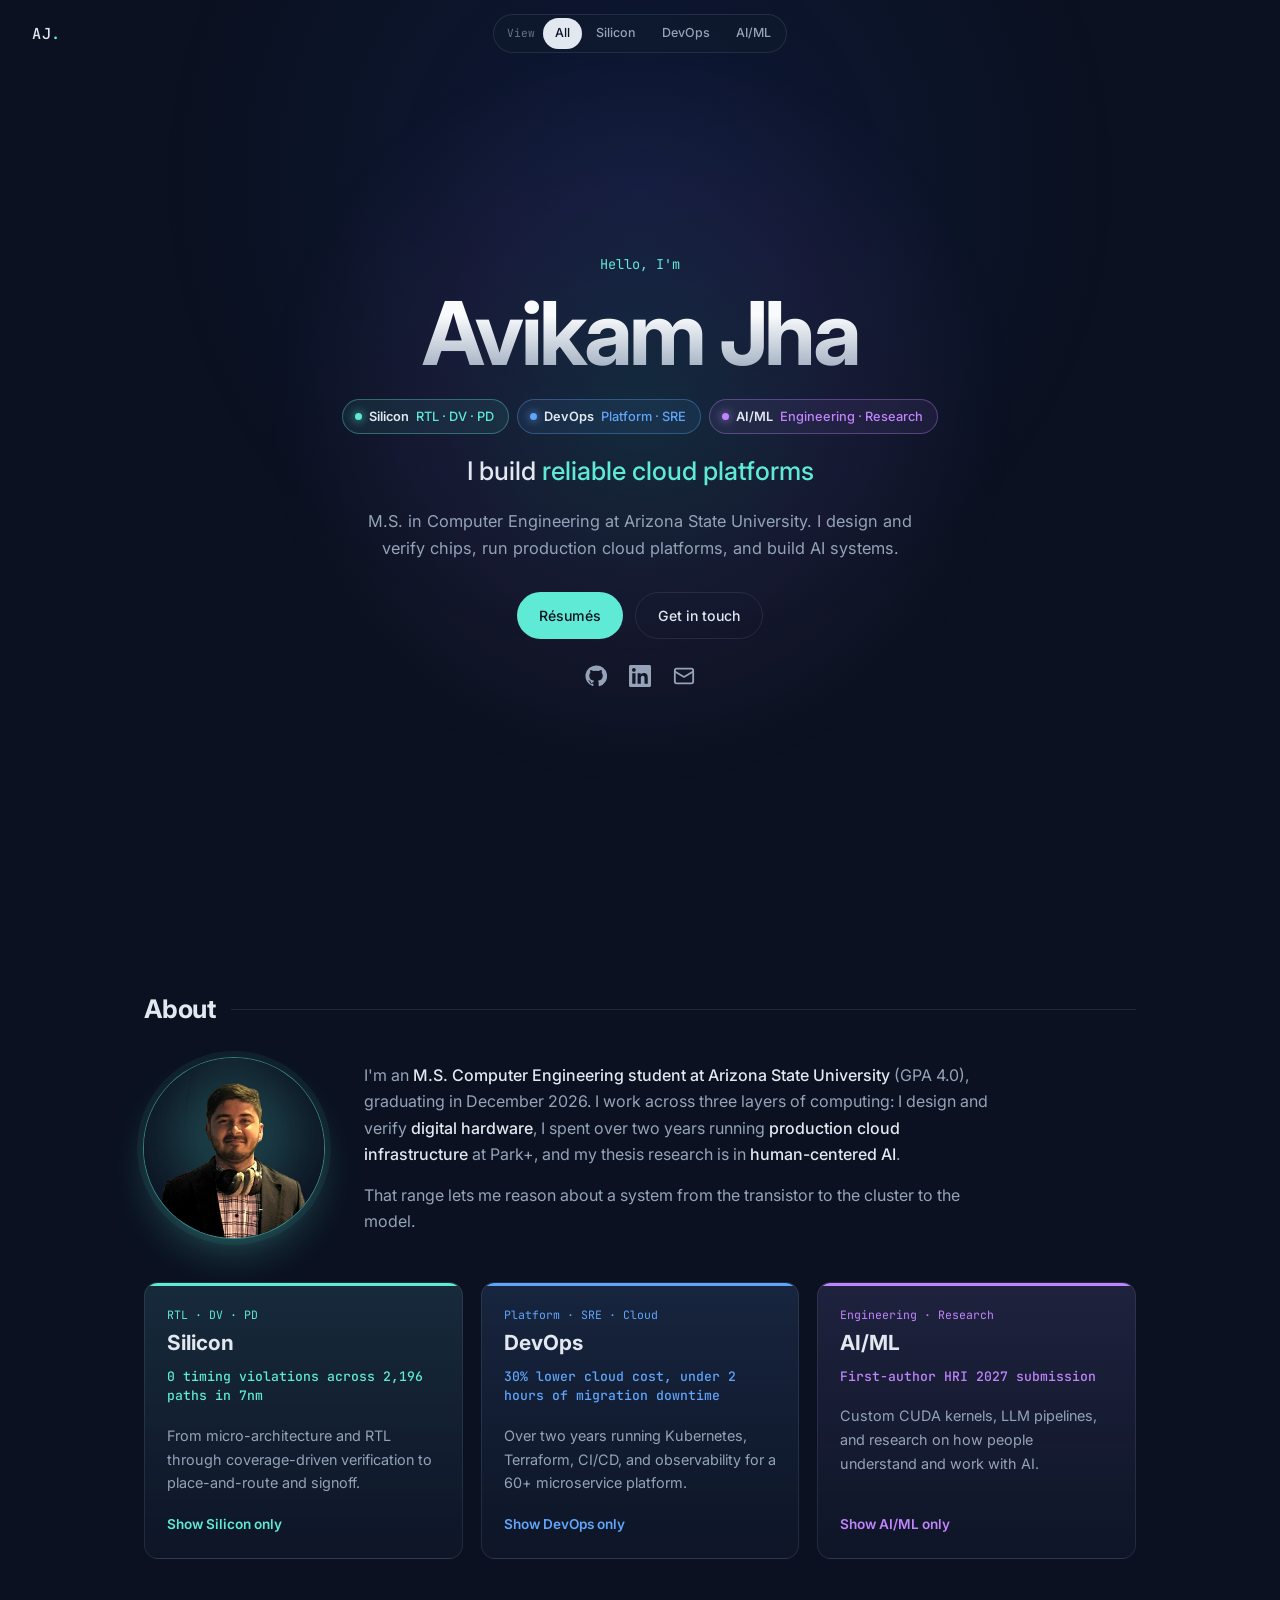
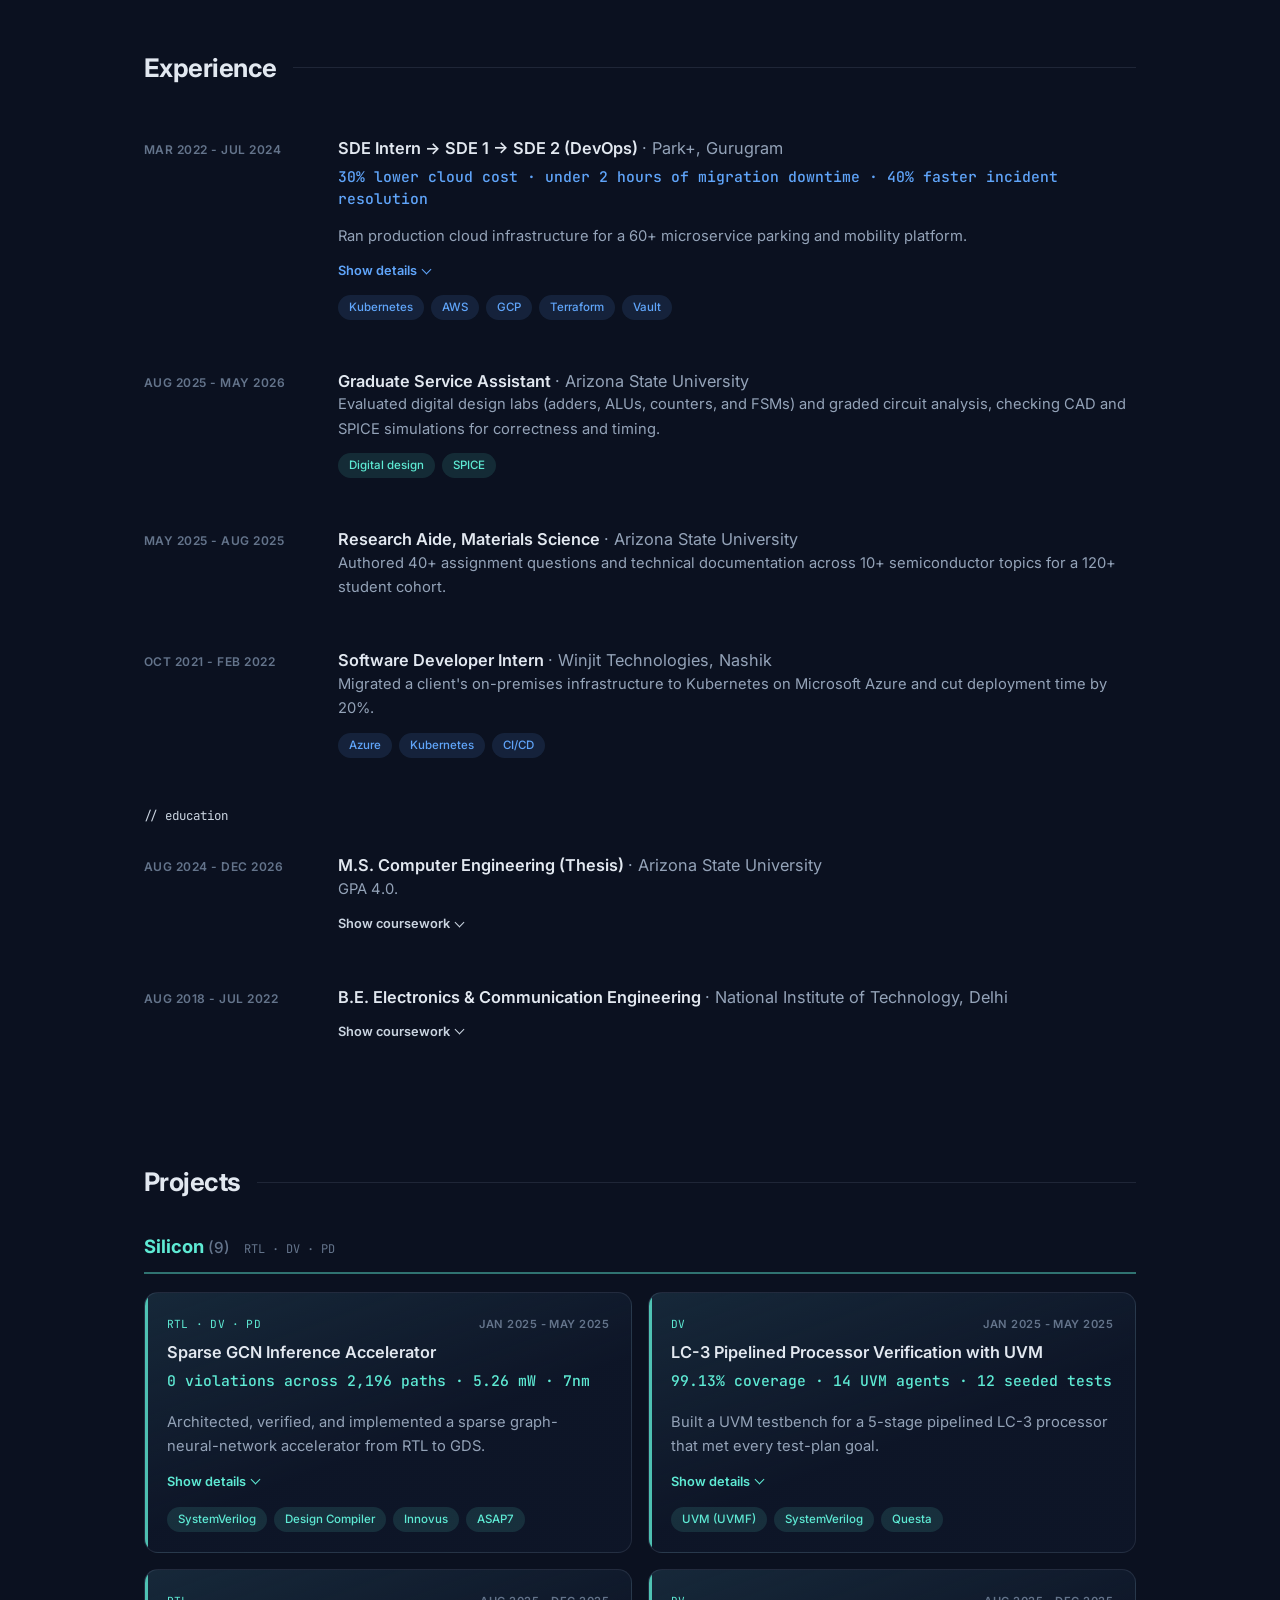
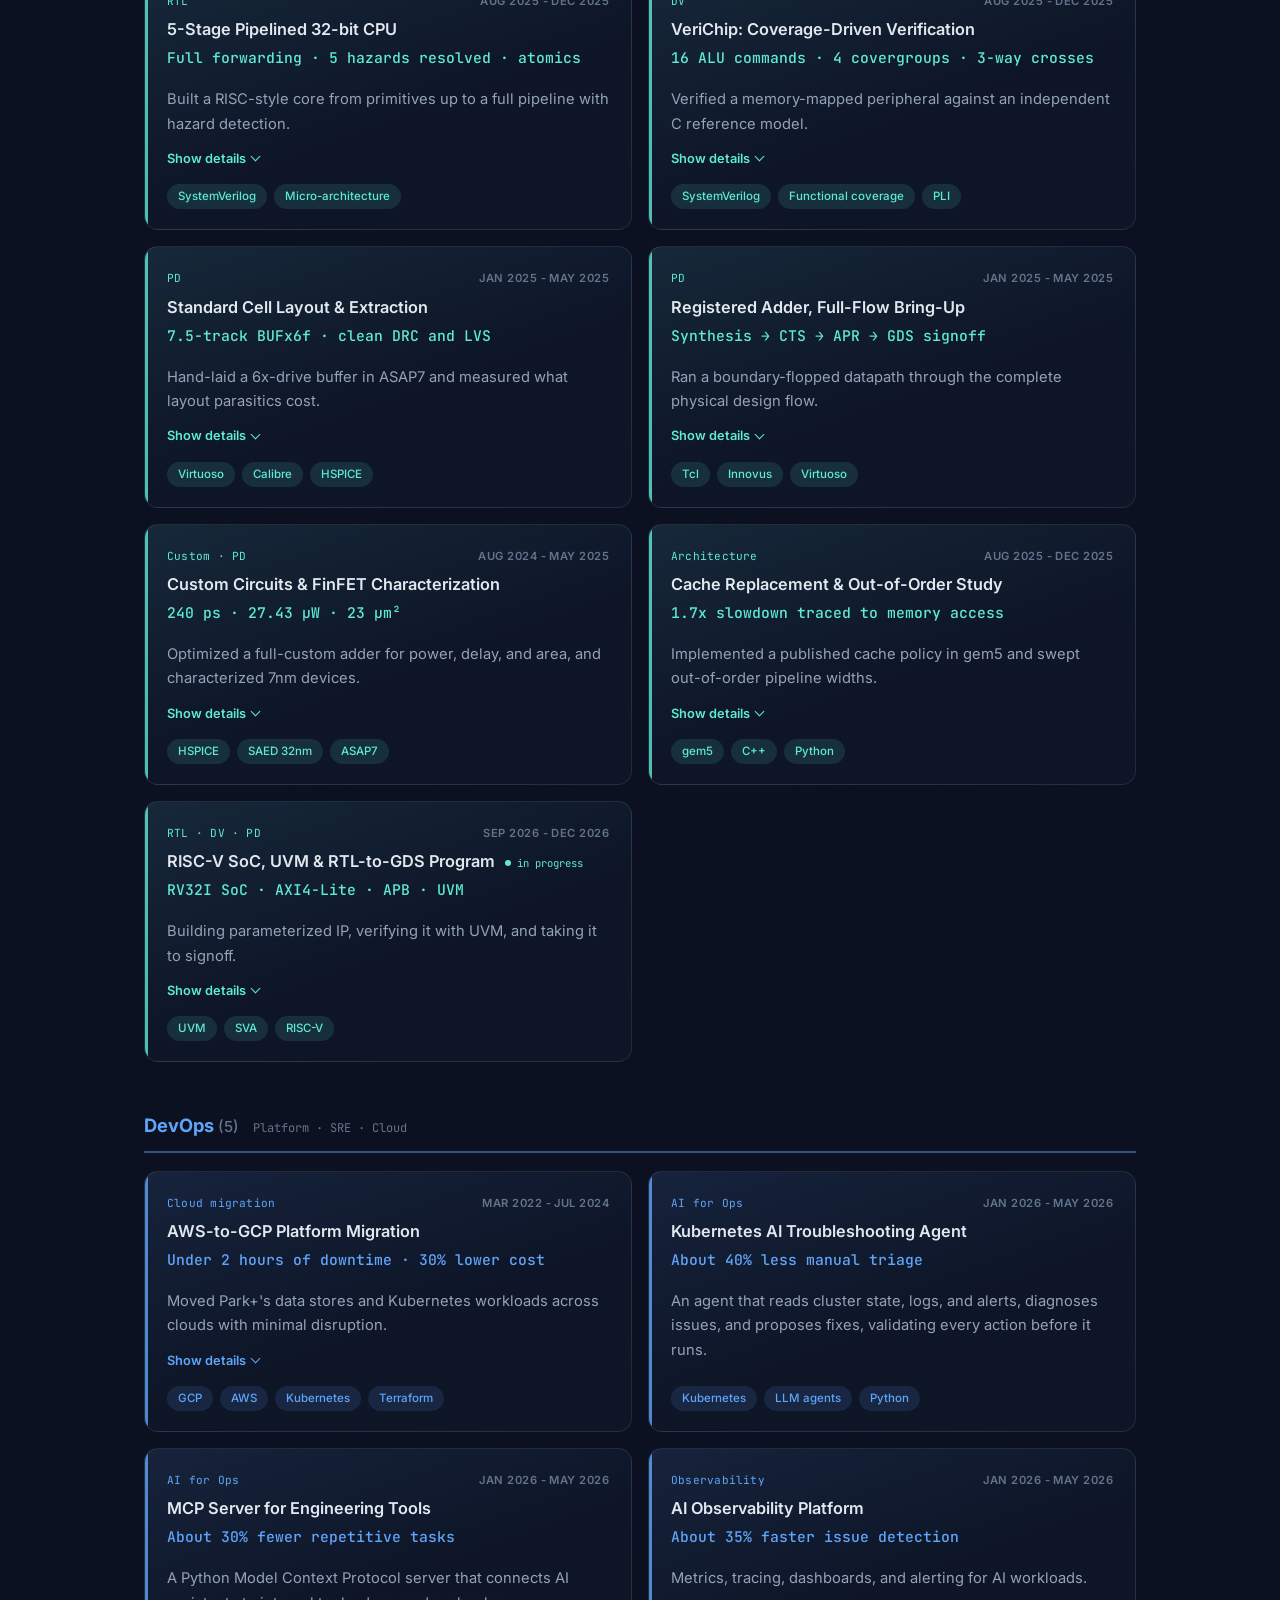
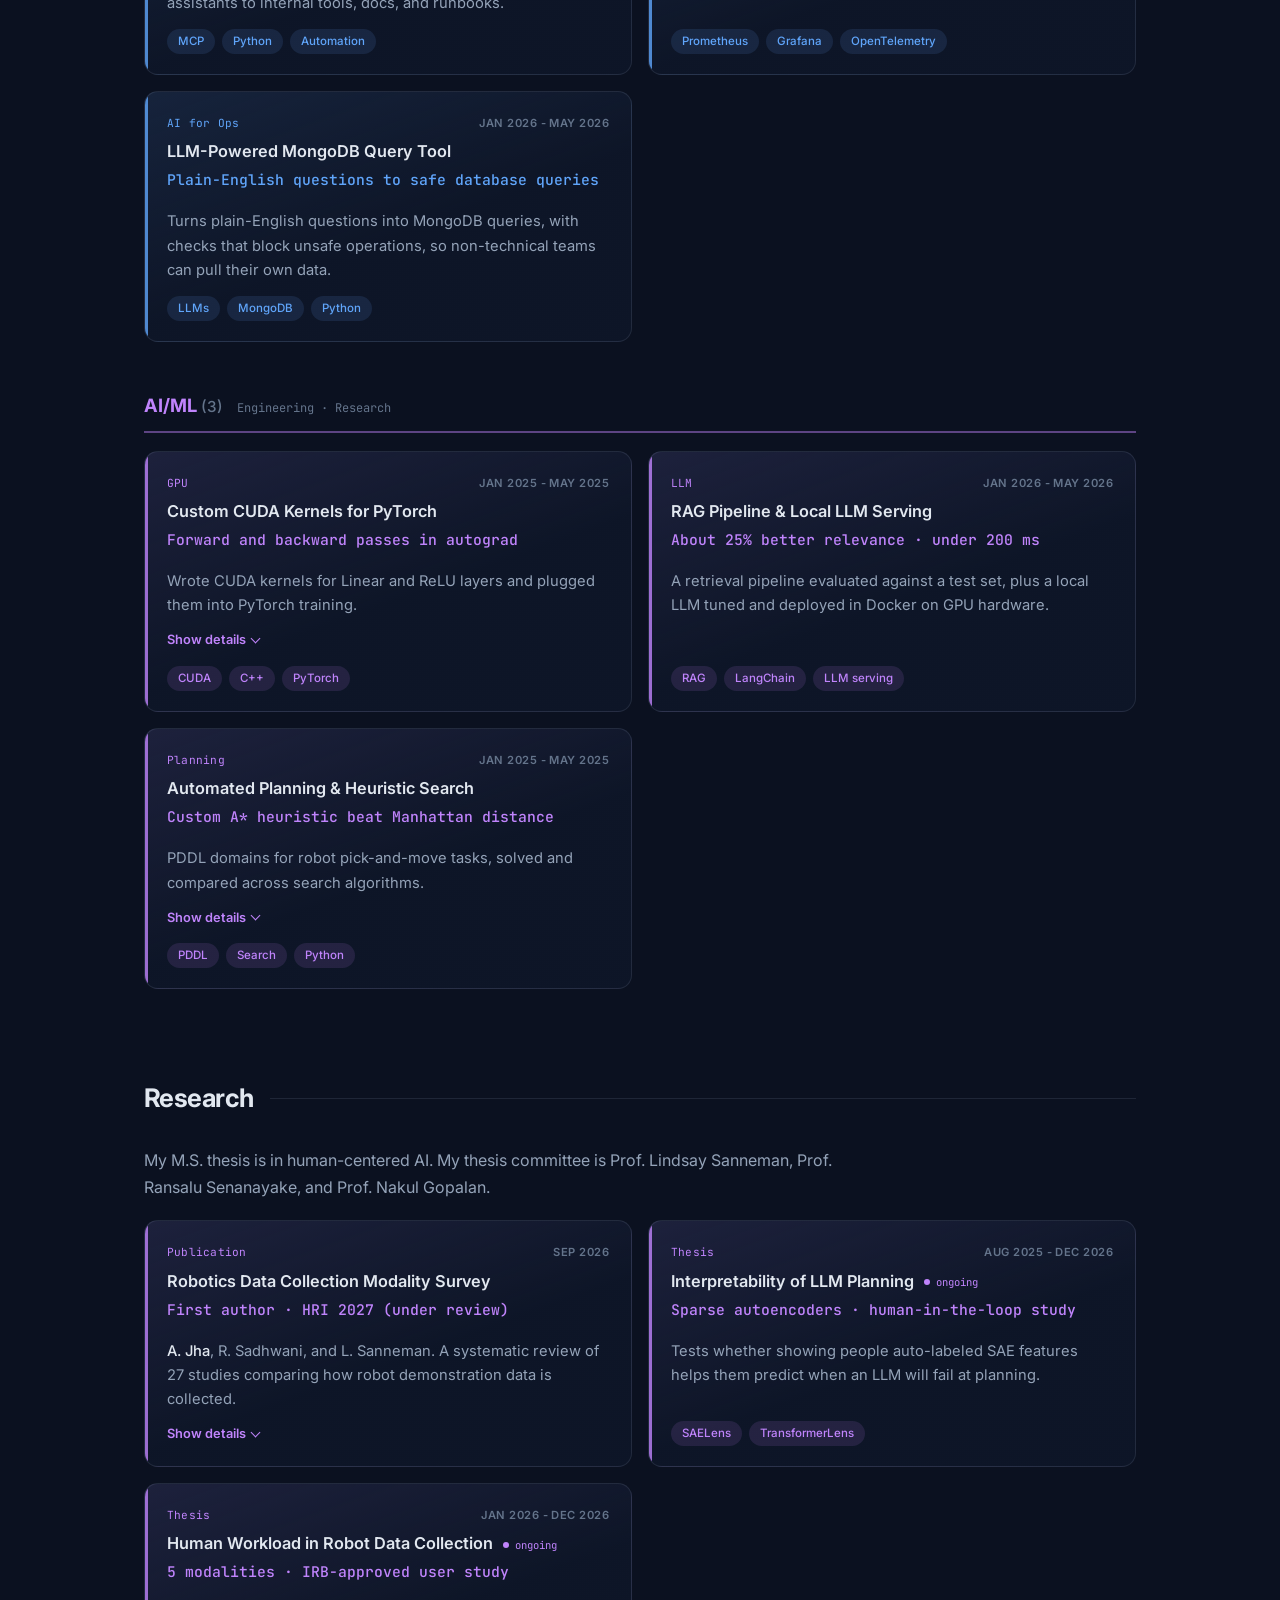
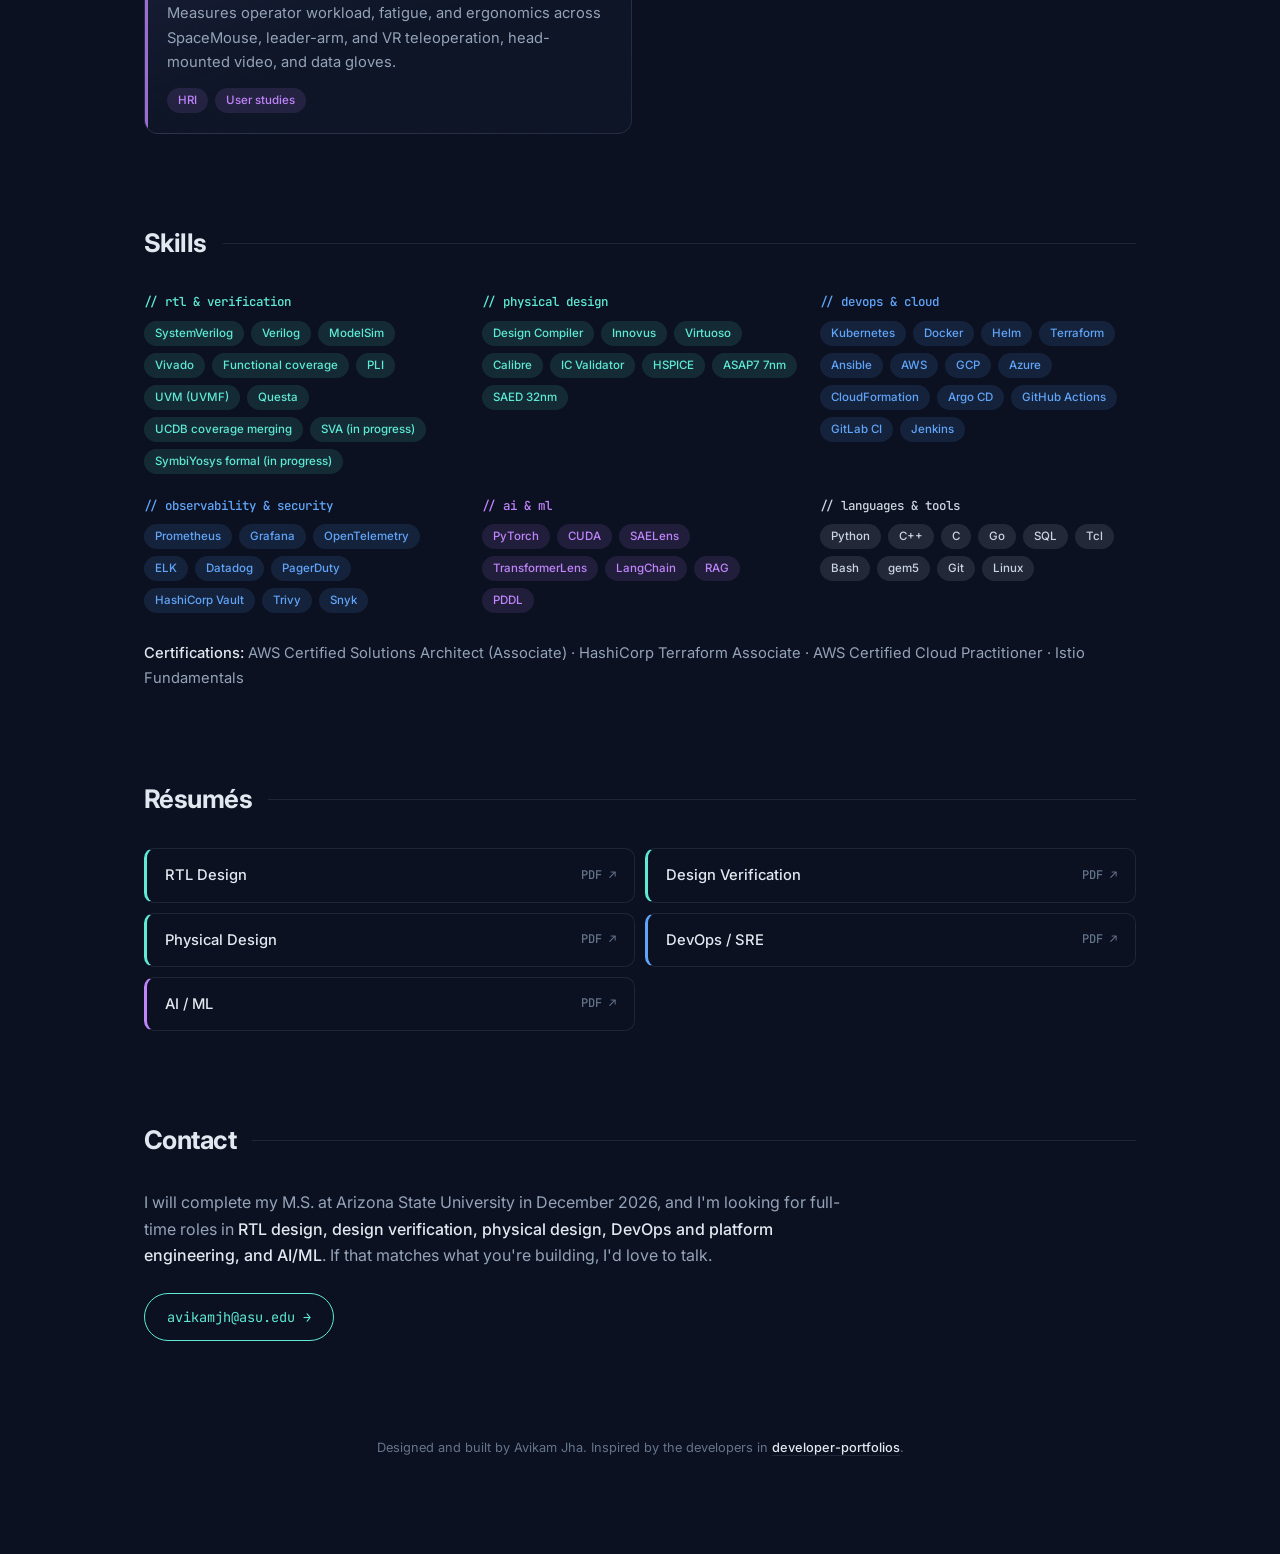
==== commit ce9647ca: "Update DV resume and add the LC-3 UVM verification project Swap in the updated design verification r" ====
--- a/index.html
+++ b/index.html
@@ -197,6 +197,22 @@
         </article>
 
         <article class="card" data-tracks="silicon" style="--c: var(--silicon)">
+          <div class="card-top"><span class="card-kicker">DV</span><span class="card-date">Jan 2025 - May 2025</span></div>
+          <h3>LC-3 Pipelined Processor Verification with UVM</h3>
+          <p class="impact">99.13% coverage · 14 UVM agents · 12 seeded tests</p>
+          <p>Built a UVM testbench for a 5-stage pipelined LC-3 processor that met every test-plan goal.</p>
+          <details class="more">
+            <summary><span class="show">Show details</span><span class="hide">Hide details</span></summary>
+            <ul class="points">
+              <li>A dedicated environment per pipeline stage (Fetch, Decode, Execute, MemAccess, and Writeback), each with a sequencer, driver, monitor, predictor, and scoreboard.</li>
+              <li>Reference-model predictors for every stage, with covergroups and crosses over ALU, memory, and control instructions across all valid registers, offsets, and NZP combinations.</li>
+              <li>A scripted Questa regression that merges the XML test plan and simulation results into one UCDB.</li>
+            </ul>
+          </details>
+          <ul class="tags"><li>UVM (UVMF)</li><li>SystemVerilog</li><li>Questa</li></ul>
+        </article>
+
+        <article class="card" data-tracks="silicon" style="--c: var(--silicon)">
           <div class="card-top"><span class="card-kicker">RTL</span><span class="card-date">Aug 2025 - Dec 2025</span></div>
           <h3>5-Stage Pipelined 32-bit CPU</h3>
           <p class="impact">Full forwarding · 5 hazards resolved · atomics</p>
@@ -297,7 +313,7 @@
             <summary><span class="show">Show details</span><span class="hide">Hide details</span></summary>
             <ul class="points">
               <li><strong>RTL:</strong> UART, synchronous and asynchronous FIFOs, a round-robin arbiter, CDC synchronizers, and Hamming ECC, integrated into an RV32I SoC.</li>
-              <li><strong>DV:</strong> UVM agents, scoreboards, constrained-random sequences, and RAL, plus SVA and a formal FIFO safety proof.</li>
+              <li><strong>DV:</strong> SVA for valid/ready handshakes and FIFOs, a formal FIFO safety proof, UVM agents with RAL for APB and AXI4-Lite blocks, and a Python/Make regression flow.</li>
               <li><strong>PD:</strong> SDC constraints, place-and-route, and DRC/LVS signoff in open-source and Cadence flows.</li>
             </ul>
           </details>
@@ -443,7 +459,7 @@
       <div class="skills">
         <div data-tracks="silicon" style="--c: var(--silicon)">
           <h4>// rtl &amp; verification</h4>
-          <ul class="tags"><li>SystemVerilog</li><li>Verilog</li><li>ModelSim</li><li>Vivado</li><li>Functional coverage</li><li>PLI</li><li>UVM (in progress)</li><li>SVA (in progress)</li></ul>
+          <ul class="tags"><li>SystemVerilog</li><li>Verilog</li><li>ModelSim</li><li>Vivado</li><li>Functional coverage</li><li>PLI</li><li>UVM (UVMF)</li><li>Questa</li><li>UCDB coverage merging</li><li>SVA (in progress)</li><li>SymbiYosys formal (in progress)</li></ul>
         </div>
         <div data-tracks="silicon" style="--c: var(--silicon)">
           <h4>// physical design</h4>
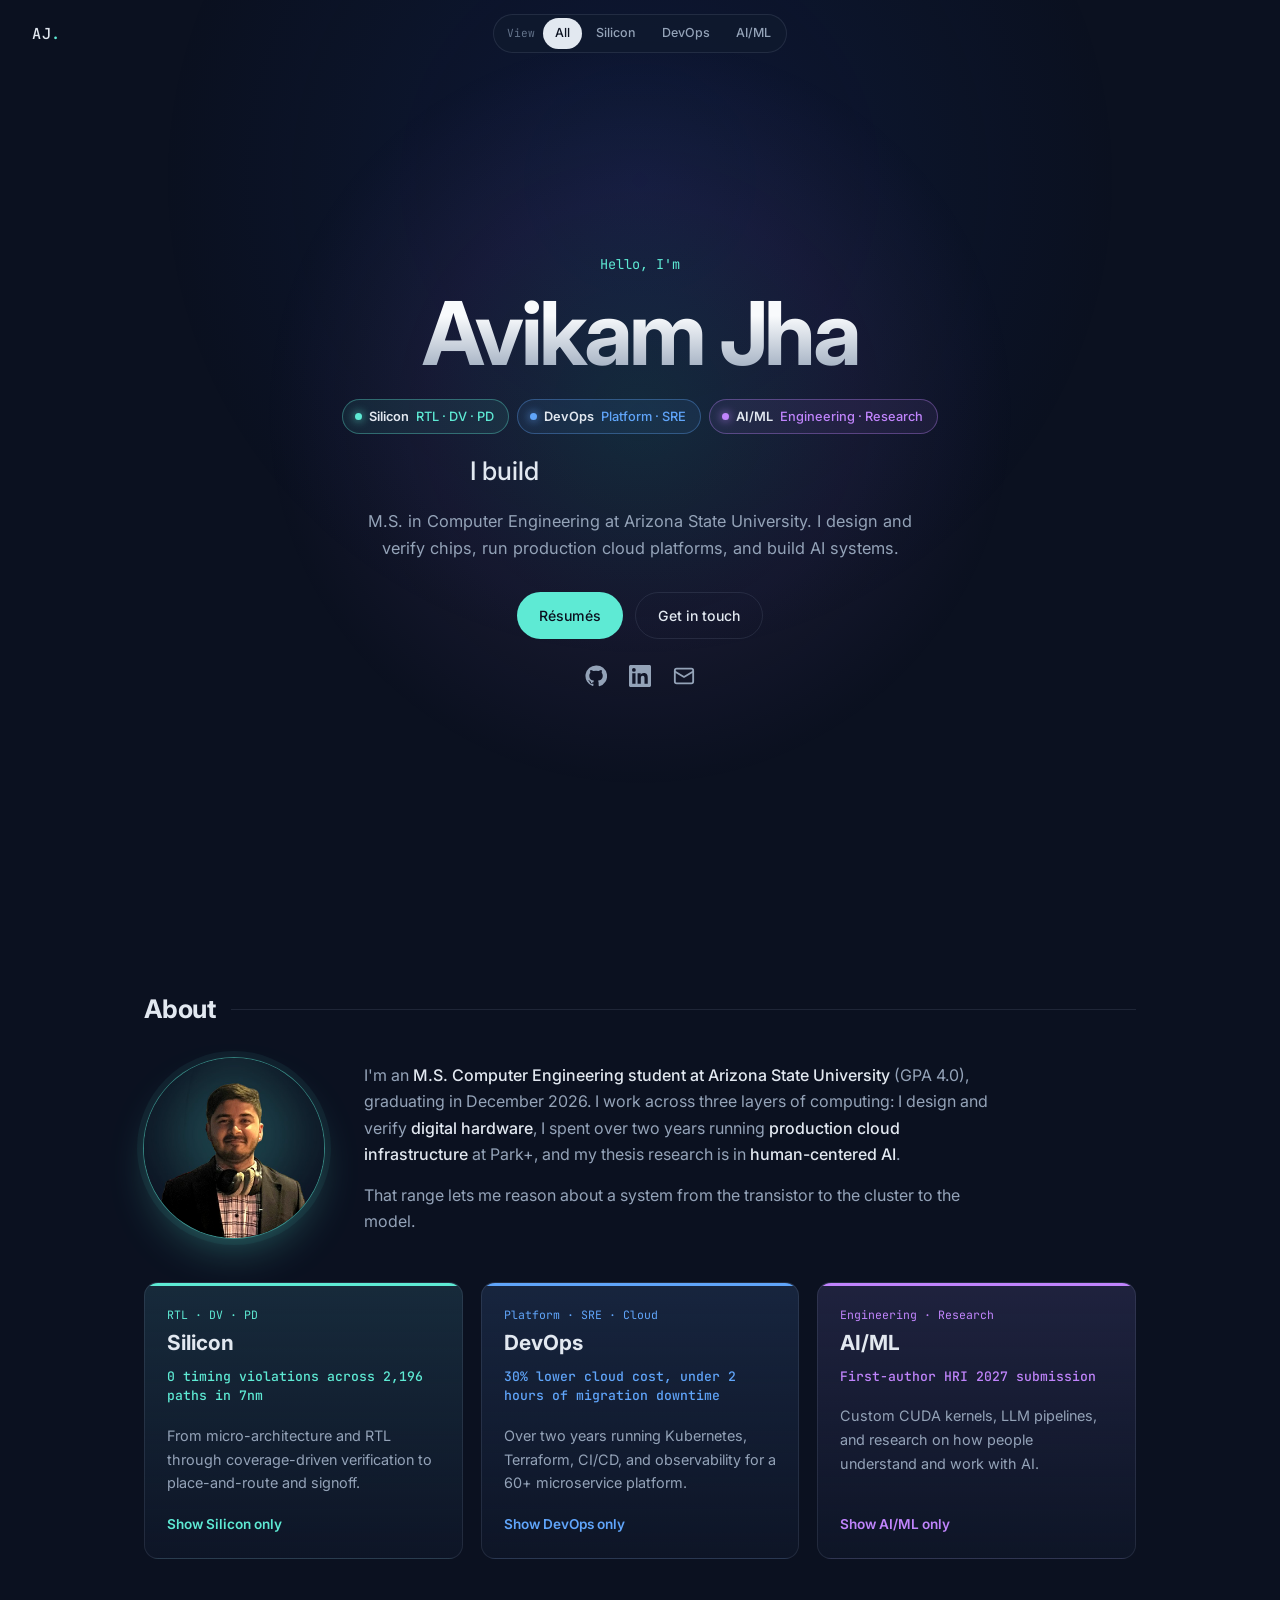
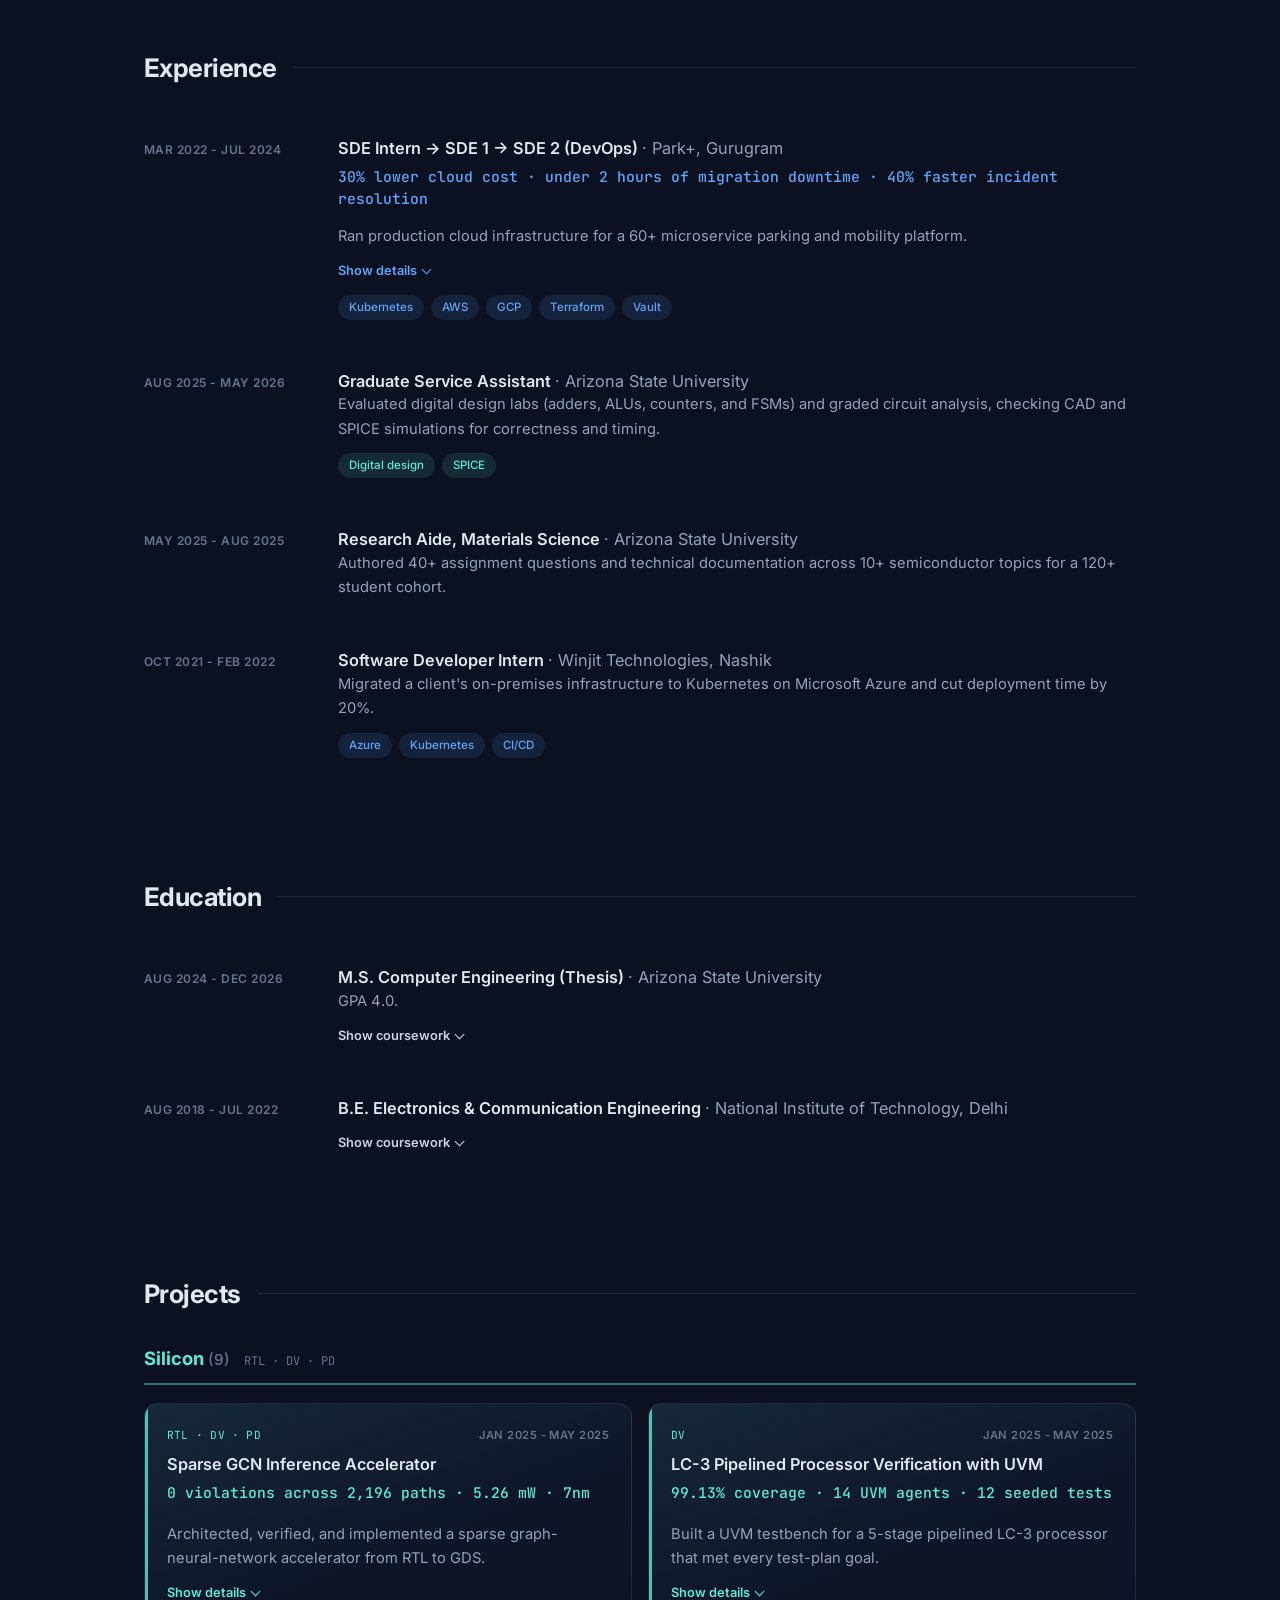
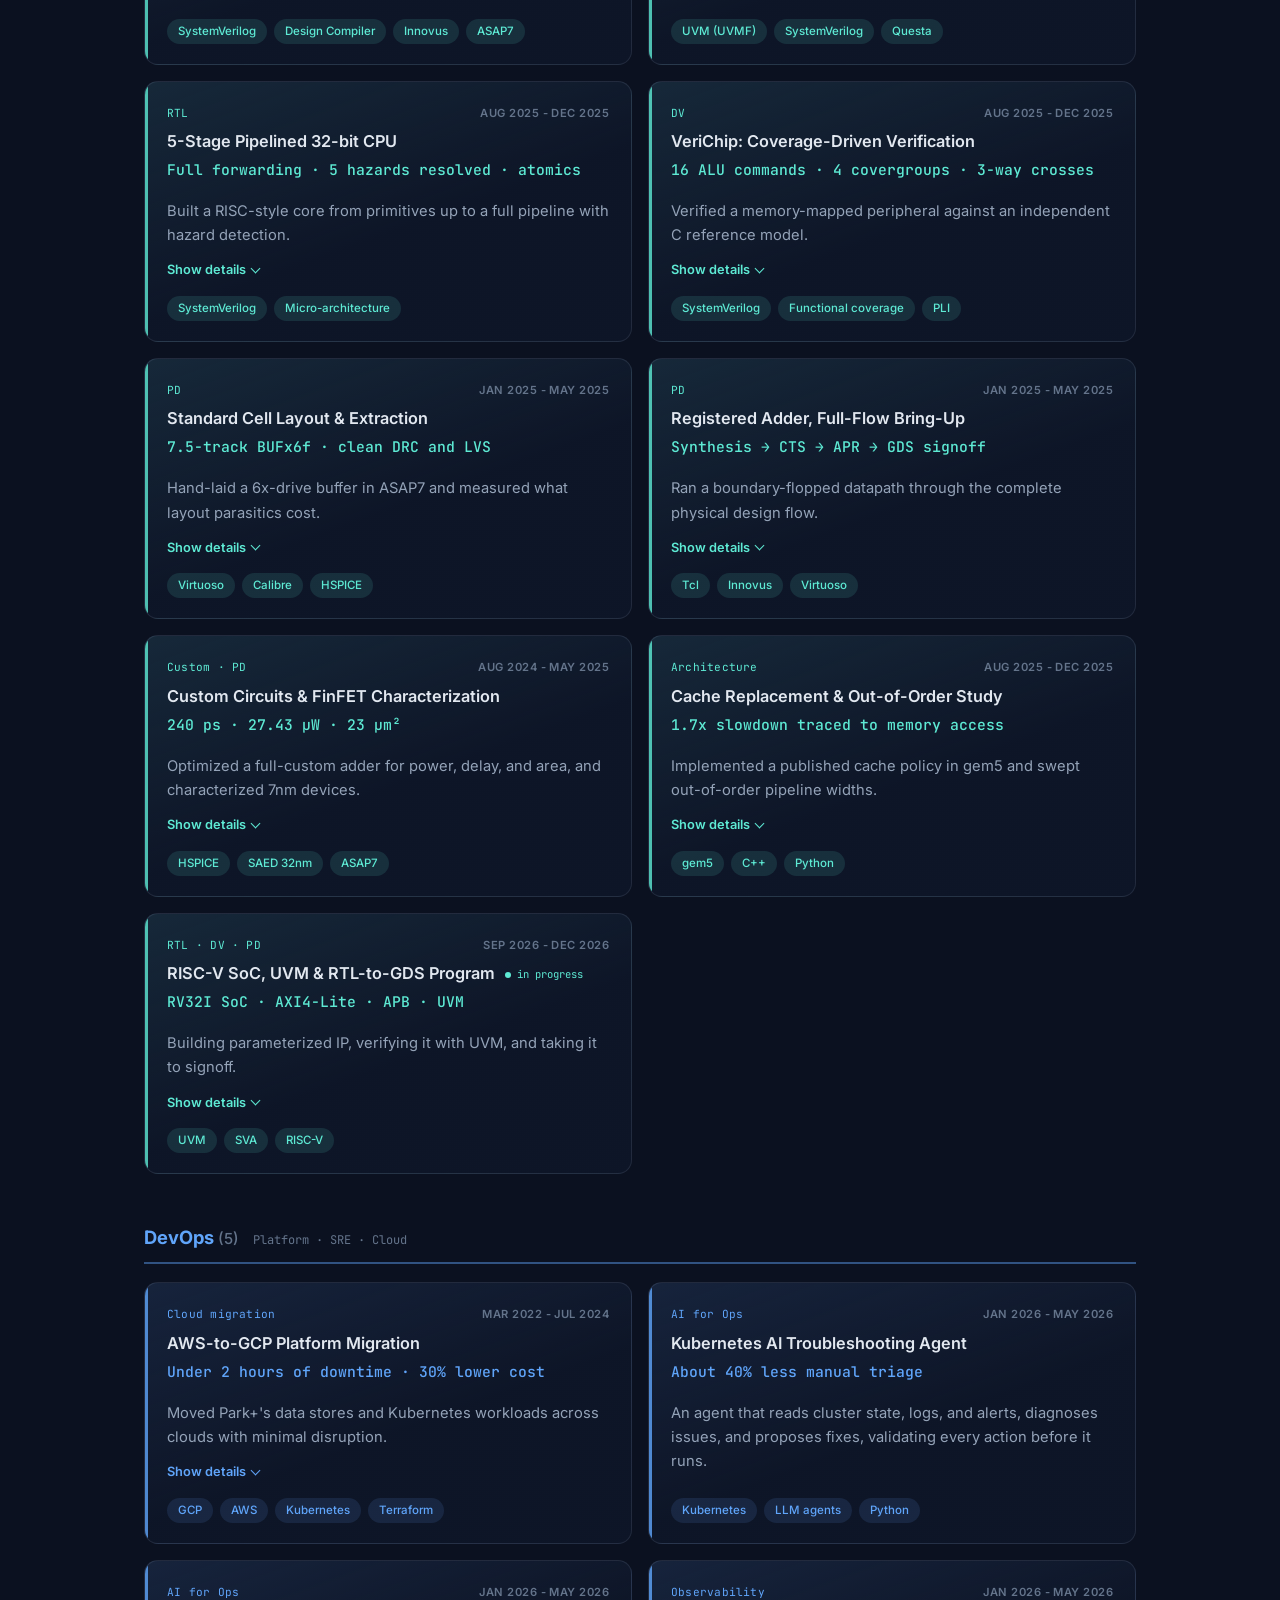
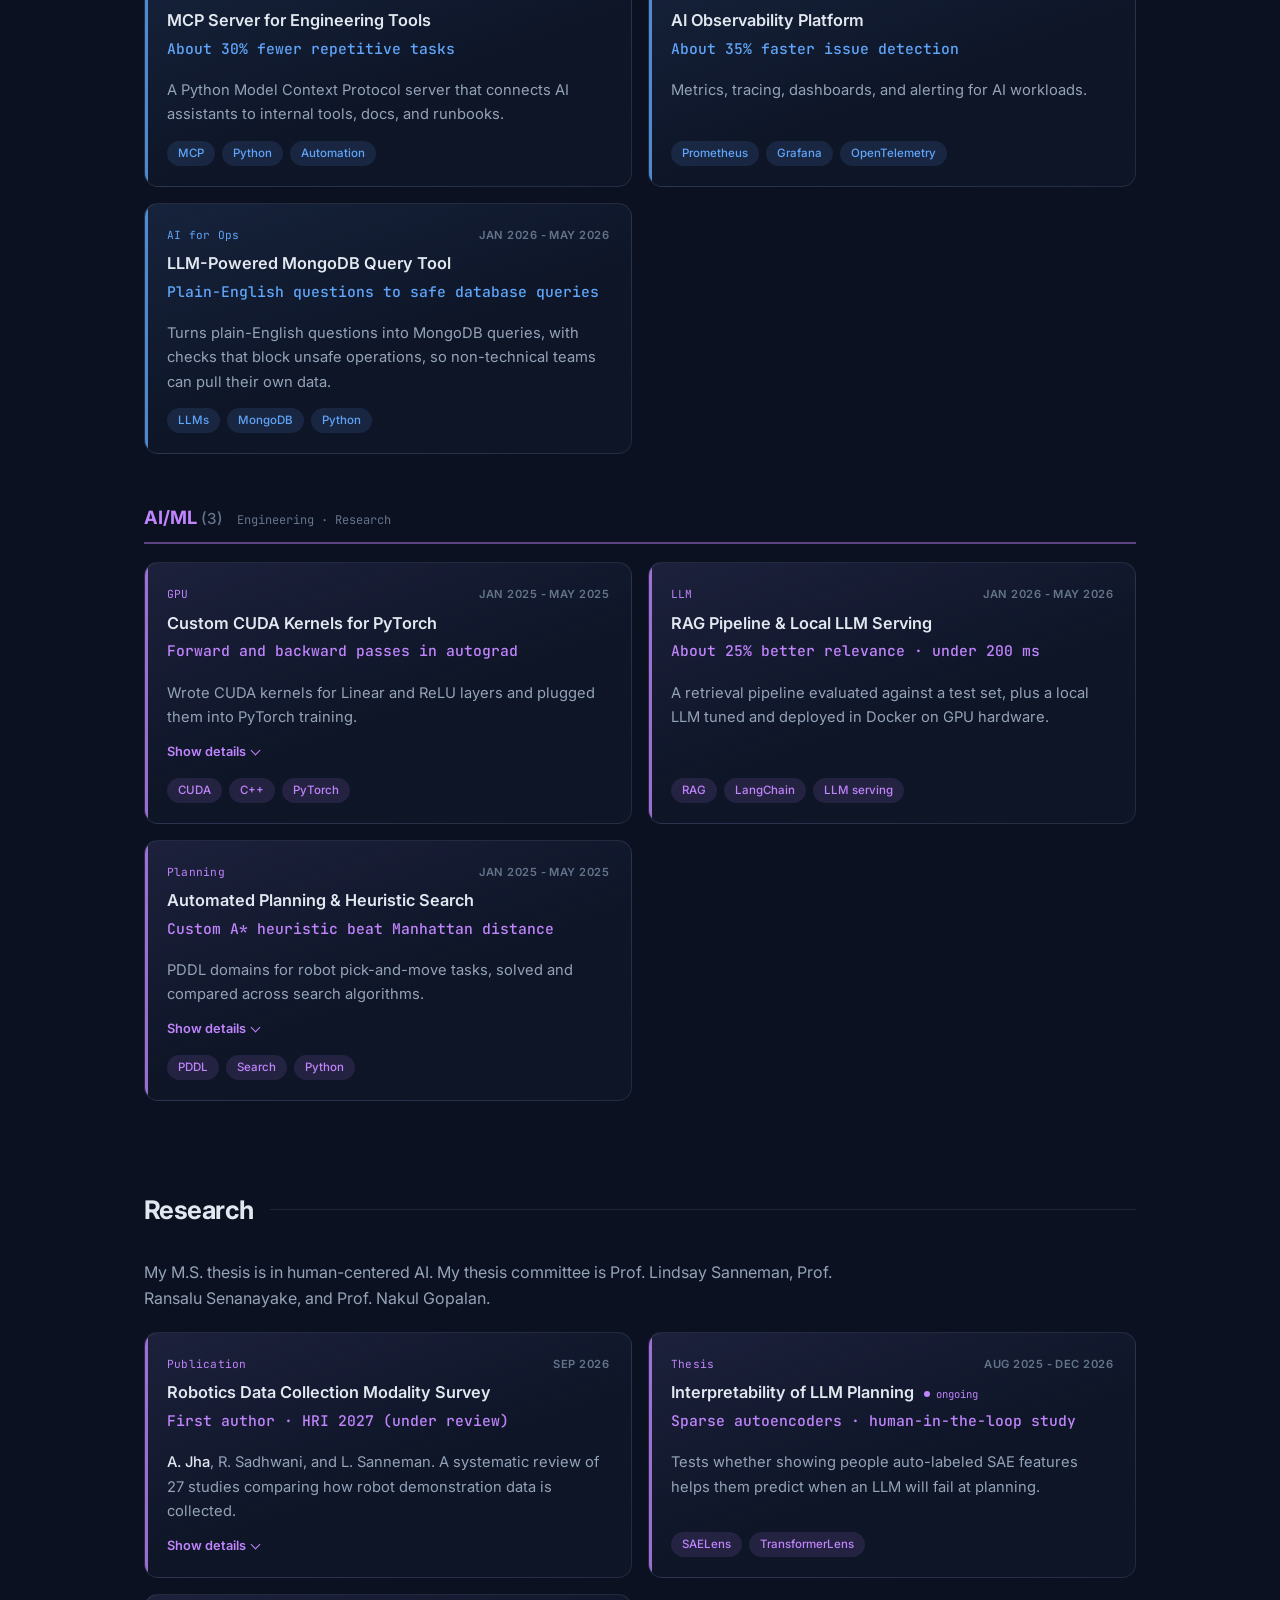
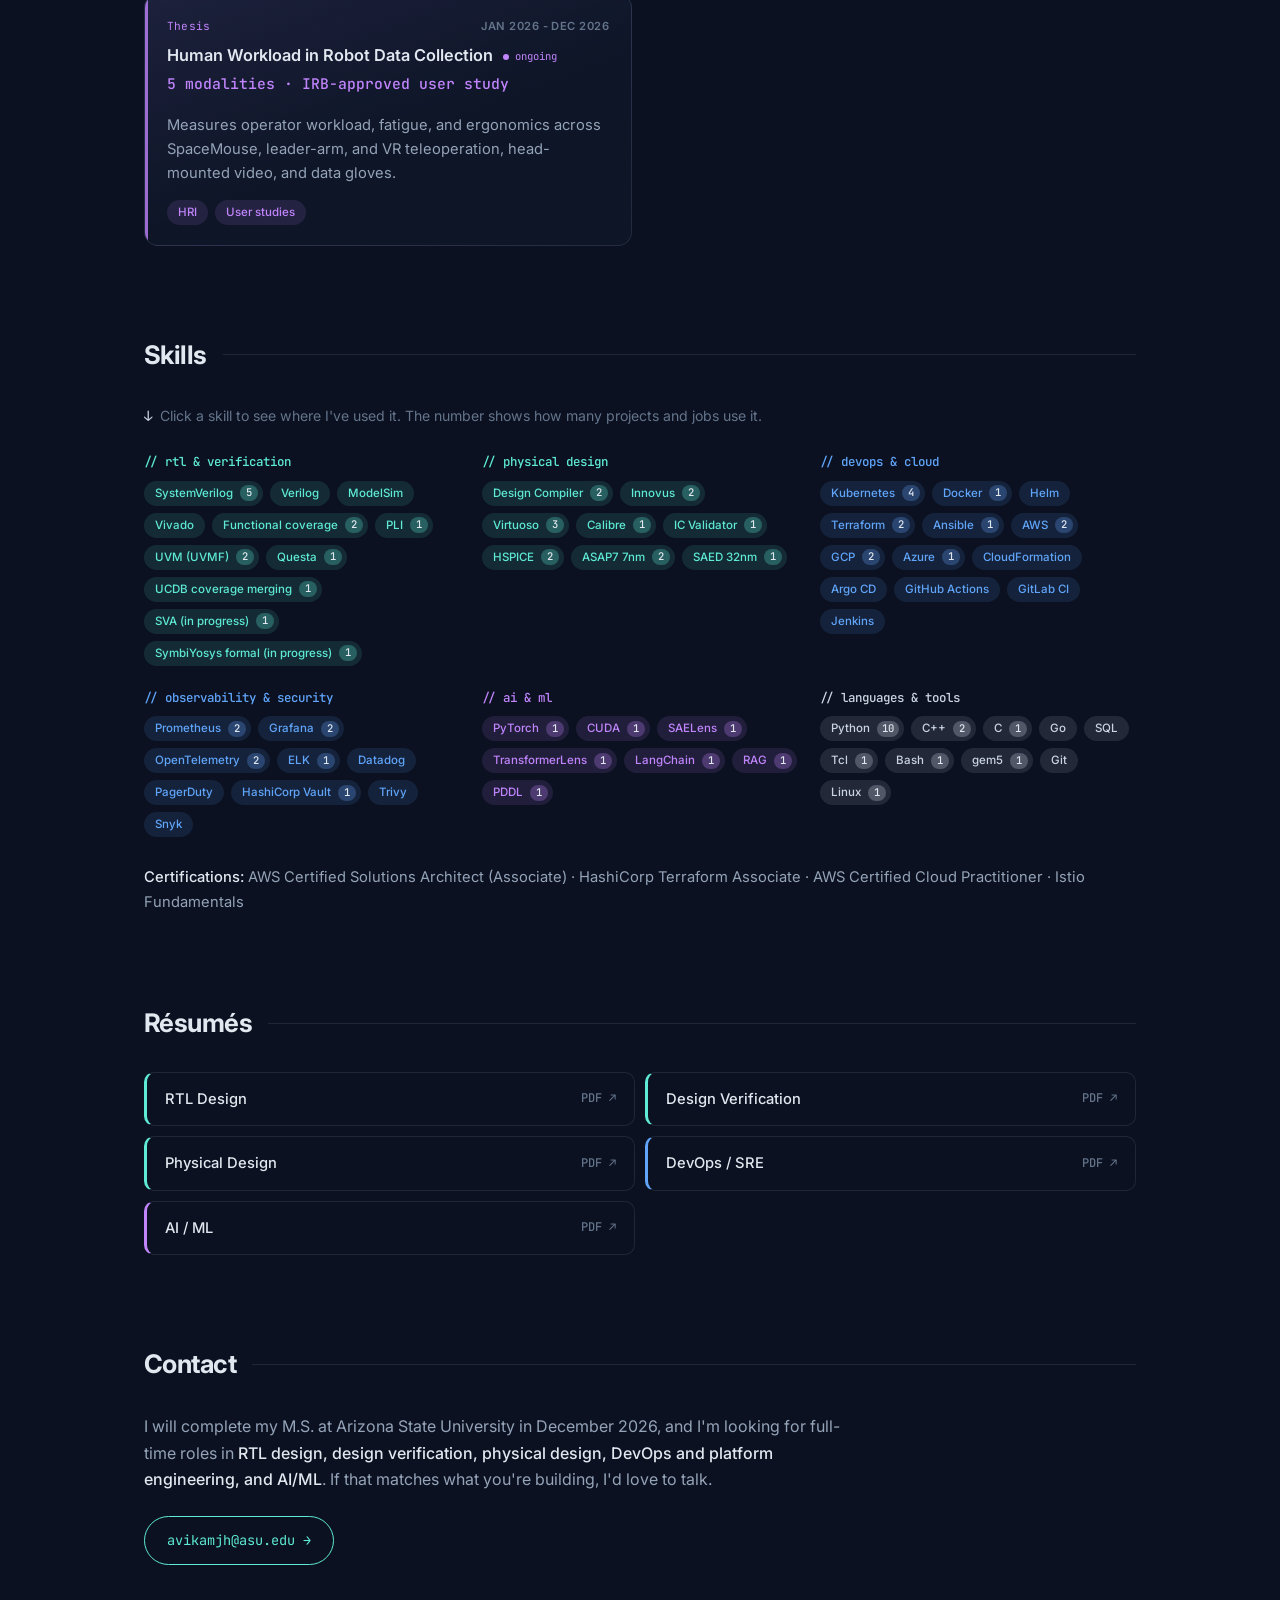
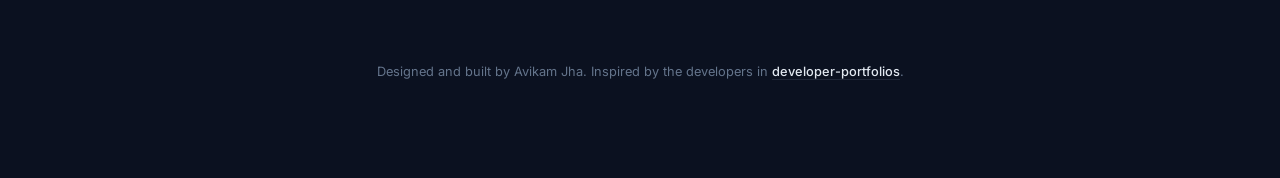
==== commit b2f0f378: "Give Education its own section and make skills clickable Education moves out of Experience into its " ====
--- a/index.html
+++ b/index.html
@@ -10,7 +10,7 @@
   <link rel="preconnect" href="https://fonts.gstatic.com" crossorigin>
   <link href="https://fonts.googleapis.com/css2?family=Inter:wght@400;500;600;700&family=JetBrains+Mono:wght@400;500&display=swap" rel="stylesheet">
   <!-- Bump the ?v= number whenever style.css changes so browsers fetch the new file -->
-  <link rel="stylesheet" href="/style.css?v=10">
+  <link rel="stylesheet" href="/style.css?v=11">
 </head>
 <body data-track="all">
   <div class="spotlight" aria-hidden="true"></div>
@@ -28,6 +28,7 @@
     <nav aria-label="Sections">
       <a href="#about">About</a>
       <a href="#experience">Experience</a>
+      <a href="#education">Education</a>
       <a href="#projects">Projects</a>
       <a href="#skills">Skills</a>
       <a href="#resume">Résumé</a>
@@ -102,7 +103,7 @@
     <section id="experience">
       <h2 class="section-title">Experience</h2>
 
-      <div class="item" style="--c: var(--devops)">
+      <div class="item" style="--c: var(--devops)" data-skills="Ansible, Python, Bash, Linux, Prometheus, Grafana, ELK, OpenTelemetry, HashiCorp Vault">
         <div class="item-meta">Mar 2022 - Jul 2024</div>
         <div>
           <h3>SDE Intern → SDE 1 → SDE 2 (DevOps) <span class="sub">· Park+, Gurugram</span></h3>
@@ -147,8 +148,10 @@
           <ul class="tags"><li>Azure</li><li>Kubernetes</li><li>CI/CD</li></ul>
         </div>
       </div>
-
-      <p class="group-label">// education</p>
+    </section>
+
+    <section id="education">
+      <h2 class="section-title">Education</h2>
       <div class="item">
         <div class="item-meta">Aug 2024 - Dec 2026</div>
         <div>
@@ -196,7 +199,7 @@
           <ul class="tags"><li>SystemVerilog</li><li>Design Compiler</li><li>Innovus</li><li>ASAP7</li></ul>
         </article>
 
-        <article class="card" data-tracks="silicon" style="--c: var(--silicon)">
+        <article class="card" data-skills="Functional coverage, UCDB coverage merging" data-tracks="silicon" style="--c: var(--silicon)">
           <div class="card-top"><span class="card-kicker">DV</span><span class="card-date">Jan 2025 - May 2025</span></div>
           <h3>LC-3 Pipelined Processor Verification with UVM</h3>
           <p class="impact">99.13% coverage · 14 UVM agents · 12 seeded tests</p>
@@ -228,7 +231,7 @@
           <ul class="tags"><li>SystemVerilog</li><li>Micro-architecture</li></ul>
         </article>
 
-        <article class="card" data-tracks="silicon" style="--c: var(--silicon)">
+        <article class="card" data-skills="C" data-tracks="silicon" style="--c: var(--silicon)">
           <div class="card-top"><span class="card-kicker">DV</span><span class="card-date">Aug 2025 - Dec 2025</span></div>
           <h3>VeriChip: Coverage-Driven Verification</h3>
           <p class="impact">16 ALU commands · 4 covergroups · 3-way crosses</p>
@@ -259,7 +262,7 @@
           <ul class="tags"><li>Virtuoso</li><li>Calibre</li><li>HSPICE</li></ul>
         </article>
 
-        <article class="card" data-tracks="silicon" style="--c: var(--silicon)">
+        <article class="card" data-skills="Design Compiler" data-tracks="silicon" style="--c: var(--silicon)">
           <div class="card-top"><span class="card-kicker">PD</span><span class="card-date">Jan 2025 - May 2025</span></div>
           <h3>Registered Adder, Full-Flow Bring-Up</h3>
           <p class="impact">Synthesis → CTS → APR → GDS signoff</p>
@@ -274,7 +277,7 @@
           <ul class="tags"><li>Tcl</li><li>Innovus</li><li>Virtuoso</li></ul>
         </article>
 
-        <article class="card" data-tracks="silicon" style="--c: var(--silicon)">
+        <article class="card" data-skills="Virtuoso, IC Validator" data-tracks="silicon" style="--c: var(--silicon)">
           <div class="card-top"><span class="card-kicker">Custom · PD</span><span class="card-date">Aug 2024 - May 2025</span></div>
           <h3>Custom Circuits &amp; FinFET Characterization</h3>
           <p class="impact">240 ps · 27.43 µW · 23 µm²</p>
@@ -304,7 +307,7 @@
           <ul class="tags"><li>gem5</li><li>C++</li><li>Python</li></ul>
         </article>
 
-        <article class="card" data-tracks="silicon" style="--c: var(--silicon)">
+        <article class="card" data-skills="SystemVerilog, SymbiYosys formal, Python" data-tracks="silicon" style="--c: var(--silicon)">
           <div class="card-top"><span class="card-kicker">RTL · DV · PD</span><span class="card-date">Sep 2026 - Dec 2026</span></div>
           <h3>RISC-V SoC, UVM &amp; RTL-to-GDS Program <span class="status">in progress</span></h3>
           <p class="impact">RV32I SoC · AXI4-Lite · APB · UVM</p>
@@ -379,7 +382,7 @@
       <div class="project-group" data-tracks="ai" style="--c: var(--ai)">
         <div class="group-head"><h3>AI/ML <span class="count"></span></h3><p>Engineering · Research</p></div>
         <div class="cards">
-        <article class="card" data-tracks="ai" style="--c: var(--ai)">
+        <article class="card" data-skills="Python" data-tracks="ai" style="--c: var(--ai)">
           <div class="card-top"><span class="card-kicker">GPU</span><span class="card-date">Jan 2025 - May 2025</span></div>
           <h3>Custom CUDA Kernels for PyTorch</h3>
           <p class="impact">Forward and backward passes in autograd</p>
@@ -394,7 +397,7 @@
           <ul class="tags"><li>CUDA</li><li>C++</li><li>PyTorch</li></ul>
         </article>
 
-        <article class="card" data-tracks="ai" style="--c: var(--ai)">
+        <article class="card" data-skills="Python, Docker" data-tracks="ai" style="--c: var(--ai)">
           <div class="card-top"><span class="card-kicker">LLM</span><span class="card-date">Jan 2026 - May 2026</span></div>
           <h3>RAG Pipeline &amp; Local LLM Serving</h3>
           <p class="impact">About 25% better relevance · under 200 ms</p>
@@ -437,7 +440,7 @@
             </ul>
           </details>
         </article>
-        <article class="card" style="--c: var(--ai)">
+        <article class="card" data-skills="Python" style="--c: var(--ai)">
           <div class="card-top"><span class="card-kicker">Thesis</span><span class="card-date">Aug 2025 - Dec 2026</span></div>
           <h3>Interpretability of LLM Planning <span class="status">ongoing</span></h3>
           <p class="impact">Sparse autoencoders · human-in-the-loop study</p>
@@ -456,6 +459,7 @@
 
     <section id="skills">
       <h2 class="section-title">Skills</h2>
+      <p class="section-intro skills-hint">Click a skill to see where I've used it. The number shows how many projects and jobs use it.</p>
       <div class="skills">
         <div data-tracks="silicon" style="--c: var(--silicon)">
           <h4>// rtl &amp; verification</h4>
@@ -599,7 +603,87 @@
       history.replaceState(null, '', (track === 'all' ? '/' : `/${track}/`) + location.hash);
       // Newly shown items should be visible right away
       document.querySelectorAll('.reveal:not(.in)').forEach(el => { if (el.offsetParent && el.getBoundingClientRect().top < innerHeight) el.classList.add('in'); });
+      refreshSkills();
     }
+
+    // Clickable skills: each skill links to the visible jobs, projects, and research that use it.
+    // Uses come from each entry's tags plus its optional data-skills list, so new projects link up on their own.
+    const ALIASES = { 'asap7 7nm': 'asap7', 'hashicorp vault': 'vault' };
+    const canon = s => { const k = s.toLowerCase().replace(/\(.*?\)/g, '').replace(/\s+/g, ' ').trim(); return ALIASES[k] || k; };
+    const skillUses = new Map();
+
+    function refreshSkills() {
+      closeSkillPanel();
+      const sources = [...document.querySelectorAll('#experience .item, #projects .card, #research .card')]
+        .filter(el => el.offsetParent !== null)
+        .map((el, i) => {
+          el.id ||= `work-${i}`;
+          const names = [...el.querySelectorAll('.tags li')].map(li => li.textContent)
+            .concat((el.dataset.skills || '').split(',').filter(Boolean));
+          const kicker = el.querySelector('.card-kicker')?.textContent || 'Experience';
+          return { id: el.id, title: el.querySelector('h3').childNodes[0].textContent.trim(), kicker, skills: new Set(names.map(canon)) };
+        });
+      document.querySelectorAll('.skills .tags li').forEach(li => {
+        const label = li.dataset.label ||= li.textContent.trim();
+        const uses = sources.filter(s => s.skills.has(canon(label)));
+        skillUses.set(li, uses);
+        li.classList.toggle('has-uses', uses.length > 0);
+        li.innerHTML = '';
+        if (uses.length) {
+          const b = document.createElement('button');
+          b.type = 'button';
+          b.setAttribute('aria-expanded', 'false');
+          b.title = `See where I've used ${label}`;
+          b.append(label);
+          const n = document.createElement('span');
+          n.className = 'n';
+          n.textContent = uses.length;
+          b.append(n);
+          li.append(b);
+        } else {
+          li.textContent = label;
+        }
+      });
+    }
+
+    function closeSkillPanel() {
+      document.querySelector('.skill-panel')?.remove();
+      document.querySelectorAll('.skills .tags button[aria-expanded="true"]').forEach(b => b.setAttribute('aria-expanded', 'false'));
+    }
+
+    document.querySelector('.skills').addEventListener('click', e => {
+      const jump = e.target.closest('.skill-panel button[data-to]');
+      if (jump) {
+        const target = document.getElementById(jump.dataset.to);
+        target.scrollIntoView({ block: 'center' });
+        target.classList.remove('flash');
+        void target.offsetWidth;
+        target.classList.add('flash');
+        return;
+      }
+      const chip = e.target.closest('.tags button');
+      if (!chip) return;
+      const wasOpen = chip.getAttribute('aria-expanded') === 'true';
+      closeSkillPanel();
+      if (wasOpen) return;
+      const li = chip.closest('li');
+      const uses = skillUses.get(li);
+      chip.setAttribute('aria-expanded', 'true');
+      const panel = document.createElement('div');
+      panel.className = 'skill-panel';
+      panel.innerHTML = `<p class="skill-panel-title"><strong></strong> · used in ${uses.length}</p><ul></ul>`;
+      panel.querySelector('strong').textContent = li.dataset.label;
+      uses.forEach(u => {
+        const item = document.createElement('li');
+        item.innerHTML = '<button type="button"><span class="t"></span><span class="k"></span></button>';
+        item.querySelector('button').dataset.to = u.id;
+        item.querySelector('.t').textContent = '→ ' + u.title;
+        item.querySelector('.k').textContent = u.kicker;
+        panel.querySelector('ul').append(item);
+      });
+      chip.closest('.tags').after(panel);
+    });
+
     document.querySelectorAll('[data-set]').forEach(b => b.addEventListener('click', () => setTrack(b.dataset.set)));
     setTrack(new URLSearchParams(location.search).get('track') || location.pathname.split('/').filter(Boolean)[0] || 'all');
 
--- a/style.css
+++ b/style.css
@@ -320,7 +320,7 @@
   .tracks { grid-template-columns: repeat(3, 1fr); gap: 18px; }
   .skills { grid-template-columns: repeat(3, 1fr); }
 }
-@media (min-width: 1320px) {
+@media (min-width: 1440px) {
   .topbar nav { display: flex; }
 }
 @media (max-width: 640px) {
@@ -384,3 +384,46 @@
 .group-head h3 { color: var(--c); font-size: 1.15rem; font-weight: 700; }
 .group-head .count { color: var(--text-muted); font-weight: 500; font-size: 0.95rem; }
 .group-head p { font-family: var(--mono); font-size: 0.75rem; color: var(--text-muted); }
+
+/* ---------- Clickable skills ---------- */
+.skills-hint { display: flex; align-items: baseline; gap: 8px; font-size: 0.88rem; color: var(--text-muted); margin-bottom: 24px; }
+.skills-hint::before { content: "↓"; font-family: var(--mono); color: var(--track-c); }
+.skills .tags li.has-uses { padding: 0; }
+.skills .tags li button {
+  display: inline-flex; align-items: center; gap: 7px;
+  padding: 3px 5px 3px 11px; border: 0; border-radius: 999px;
+  background: none; color: inherit; font: inherit; cursor: pointer;
+}
+.skills .tags li .n {
+  min-width: 18px; padding: 0 5px; border-radius: 999px;
+  background: color-mix(in srgb, var(--c, var(--track-c)) 28%, transparent);
+  color: var(--text-strong); font-family: var(--mono); font-size: 0.66rem; line-height: 1.5; text-align: center;
+}
+.skills .tags li.has-uses:hover { background: color-mix(in srgb, var(--c, var(--track-c)) 24%, transparent); }
+.skills .tags li.has-uses:has(button[aria-expanded="true"]) { background: var(--c, var(--track-c)); }
+.skills .tags li button[aria-expanded="true"] { color: var(--bg); }
+.skills .tags li button[aria-expanded="true"] .n { background: rgba(11, 17, 32, 0.25); color: var(--bg); }
+.skills .tags li button:focus-visible { outline: 2px solid var(--c, var(--track-c)); outline-offset: 2px; }
+
+.skill-panel {
+  margin-top: 12px; padding: 12px 14px; border-radius: 12px;
+  border: 1px solid color-mix(in srgb, var(--c, var(--track-c)) 35%, transparent);
+  background: color-mix(in srgb, var(--c, var(--track-c)) 7%, var(--bg-raised));
+  animation: fade .25s ease;
+}
+.skill-panel-title { font-size: 0.8rem; color: var(--text-muted); margin-bottom: 6px; }
+.skill-panel ul { list-style: none; }
+.skill-panel button {
+  display: flex; justify-content: space-between; align-items: baseline; gap: 12px; width: 100%;
+  padding: 6px 8px; margin: 0 -8px; width: calc(100% + 16px);
+  border: 0; border-radius: 8px; background: none; cursor: pointer; text-align: left;
+  color: var(--text-strong); font: inherit; font-size: 0.86rem;
+}
+.skill-panel button:hover { background: color-mix(in srgb, var(--c, var(--track-c)) 14%, transparent); }
+.skill-panel .k { flex-shrink: 0; font-family: var(--mono); font-size: 0.68rem; color: var(--c, var(--track-c)); }
+
+/* Briefly highlight the card a skill link jumps to */
+.flash { animation: flash 1.8s ease; }
+@keyframes flash {
+  0%, 55% { box-shadow: 0 0 0 2px var(--c, var(--track-c)), 0 0 44px -8px var(--c, var(--track-c)); }
+}
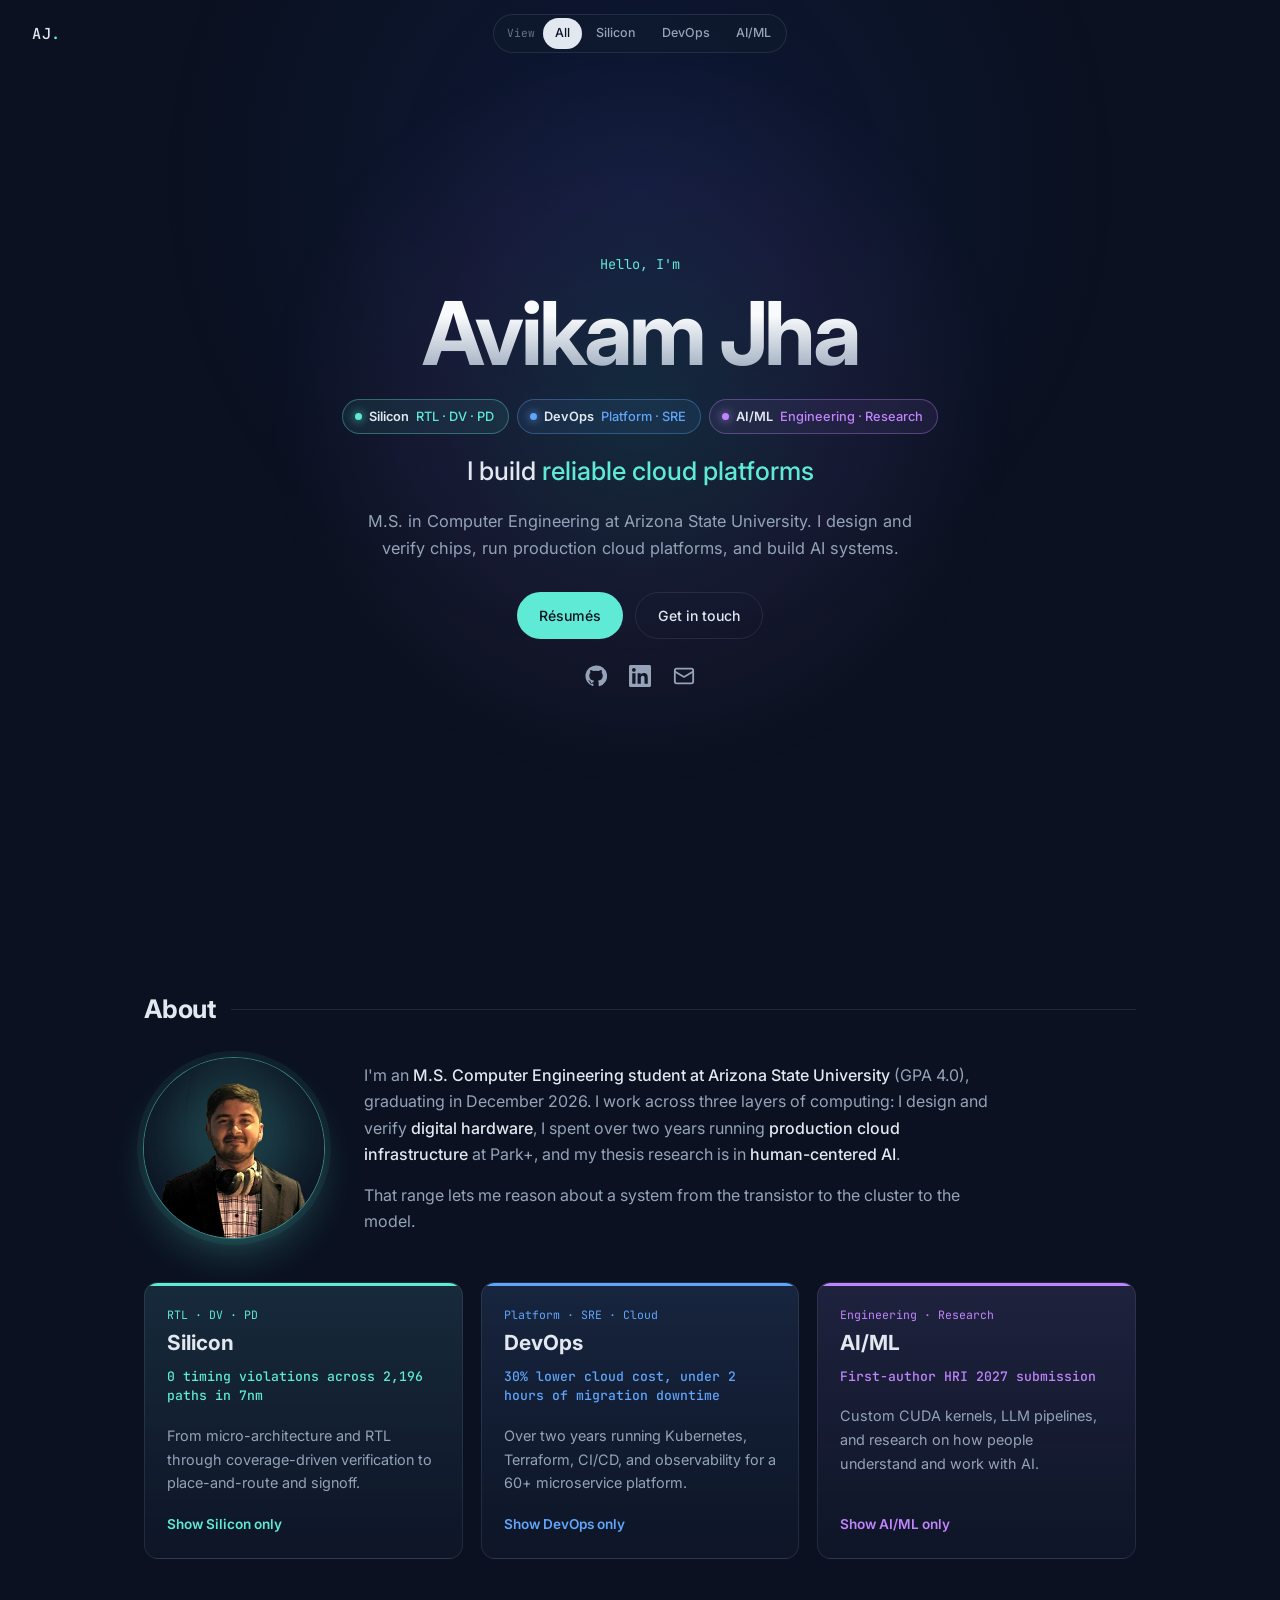
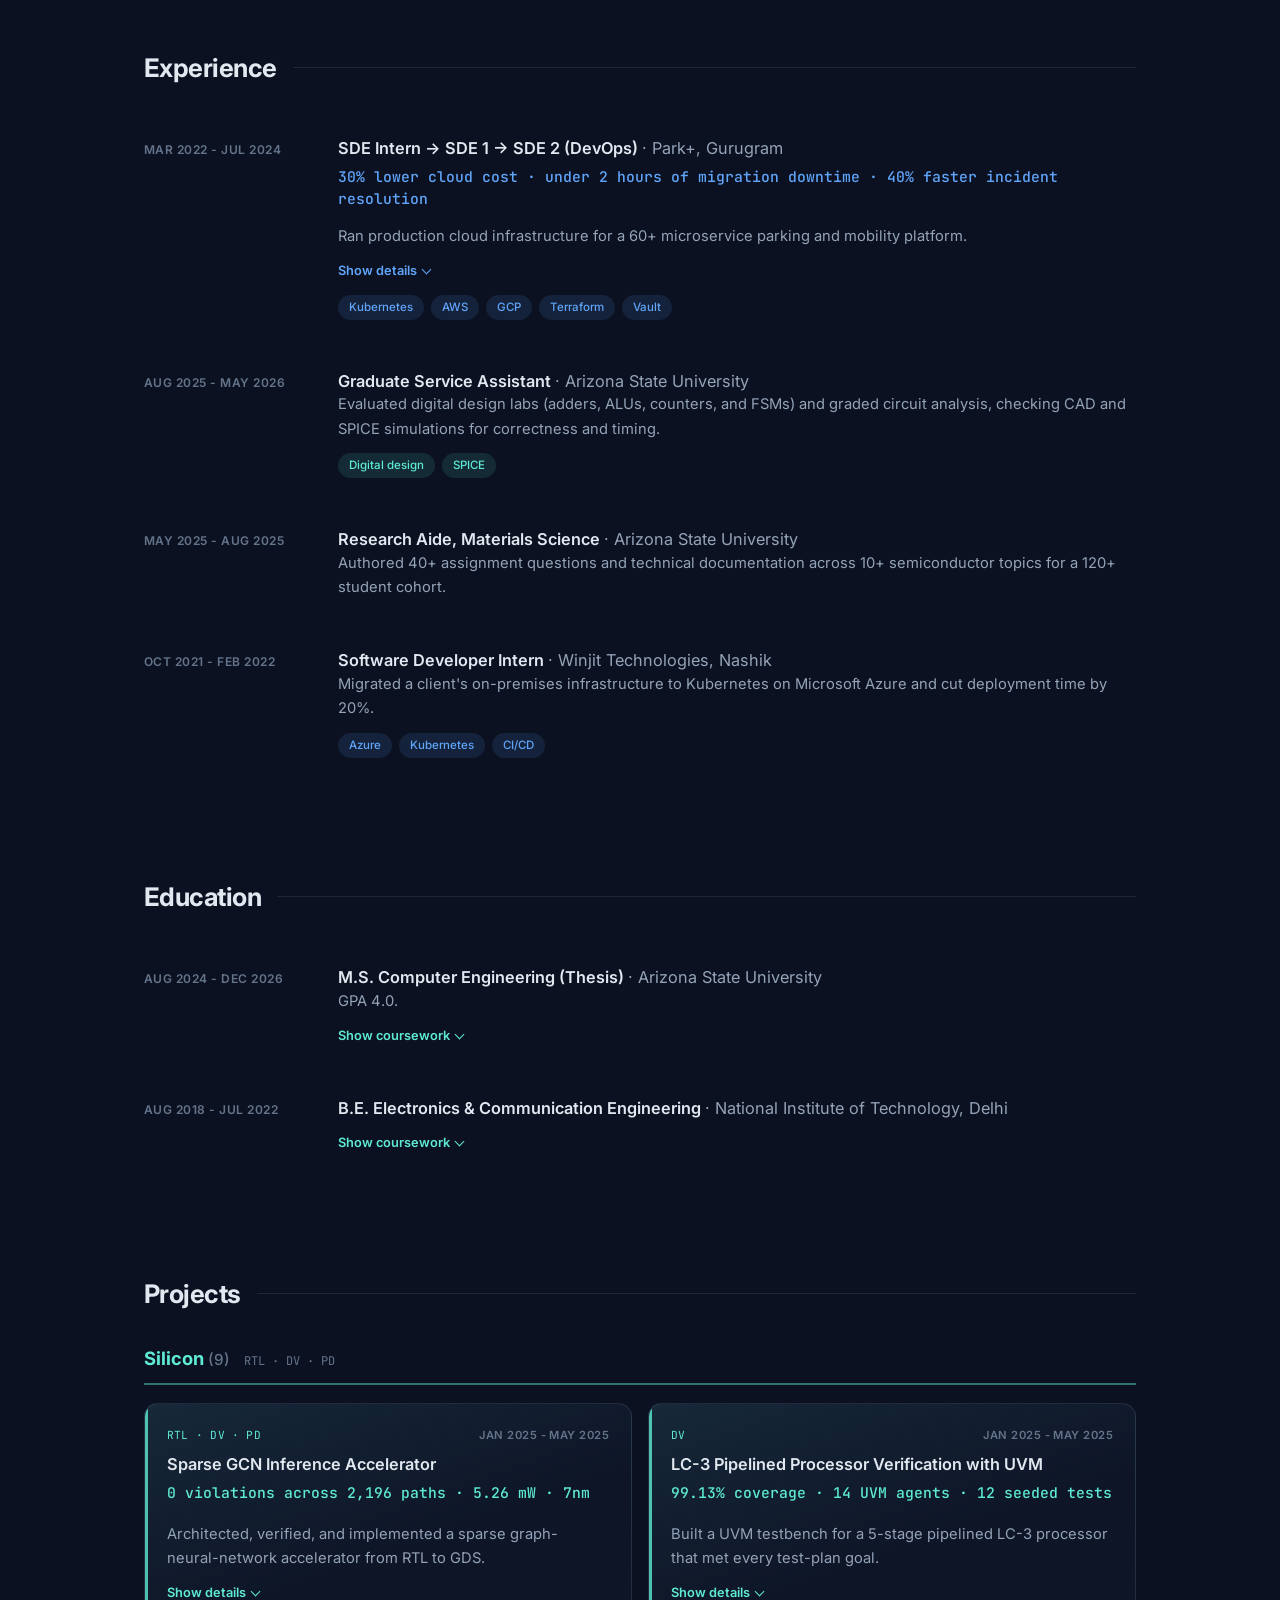
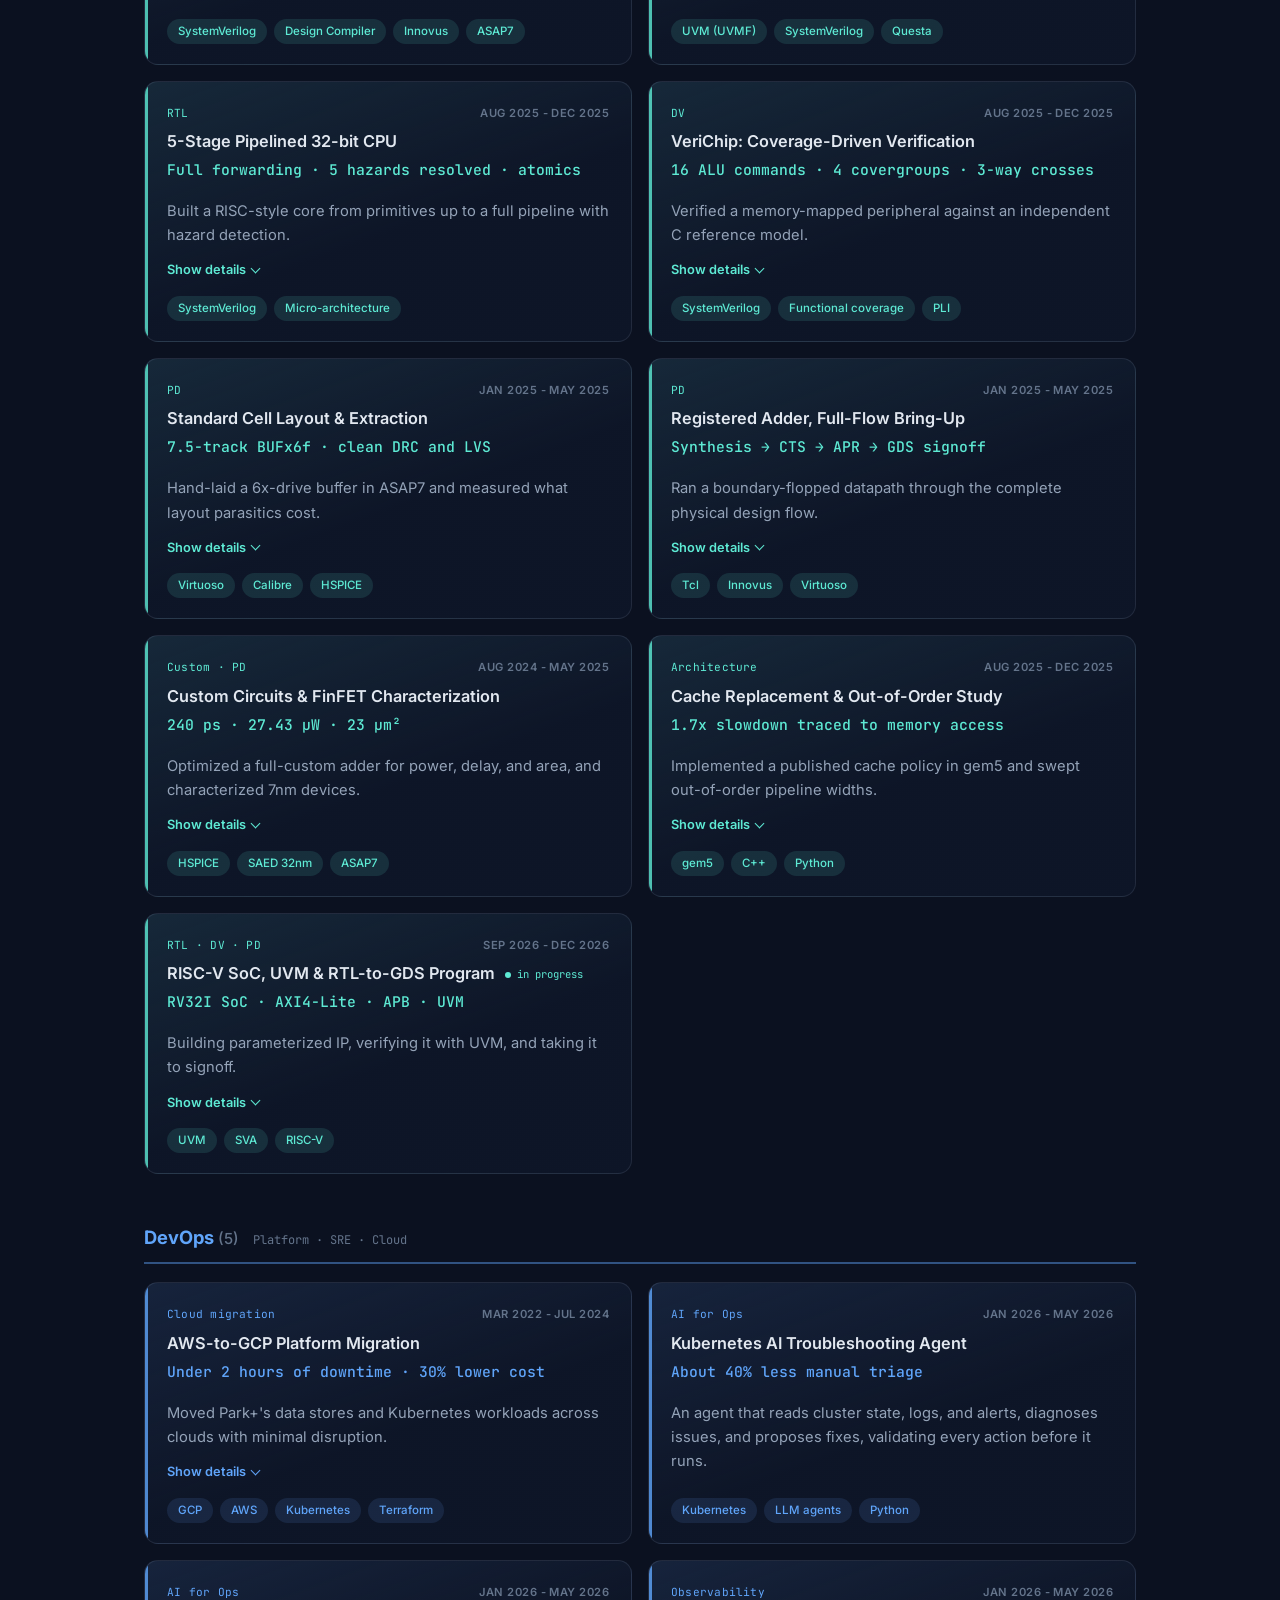
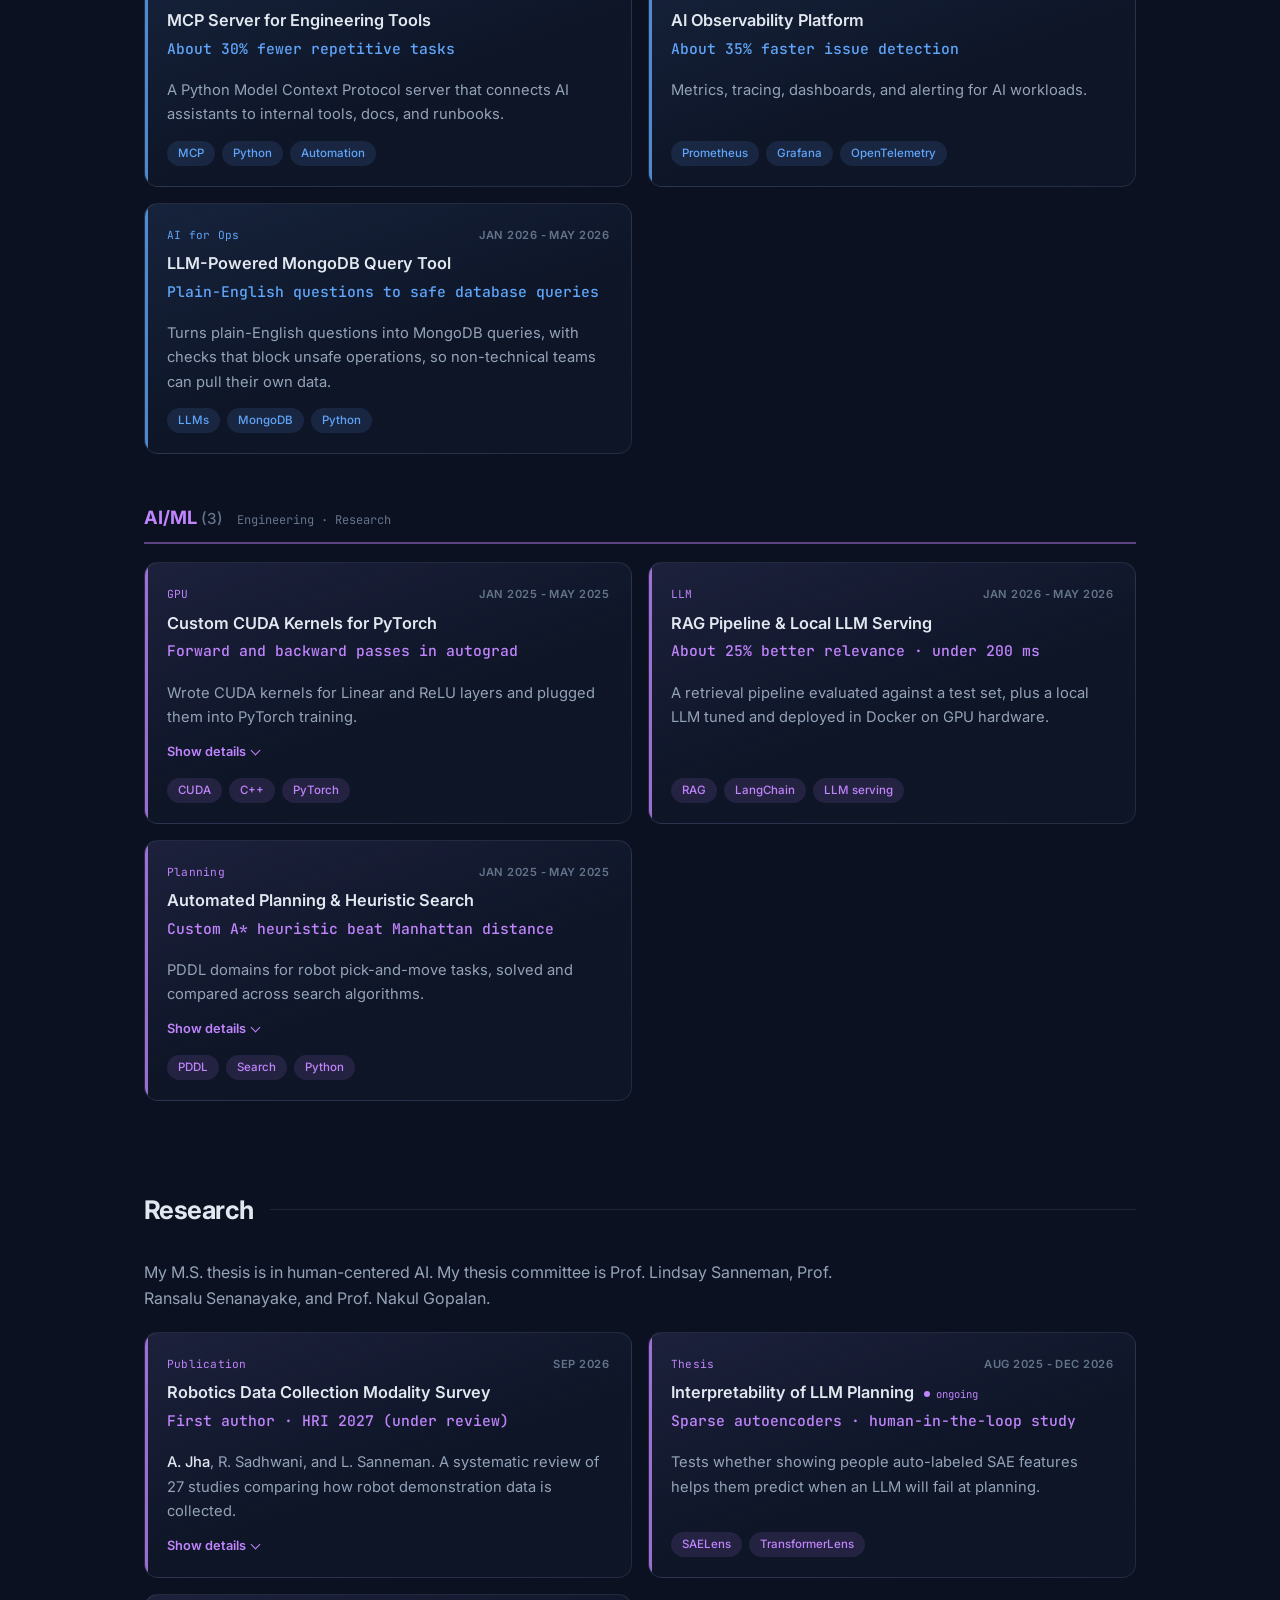
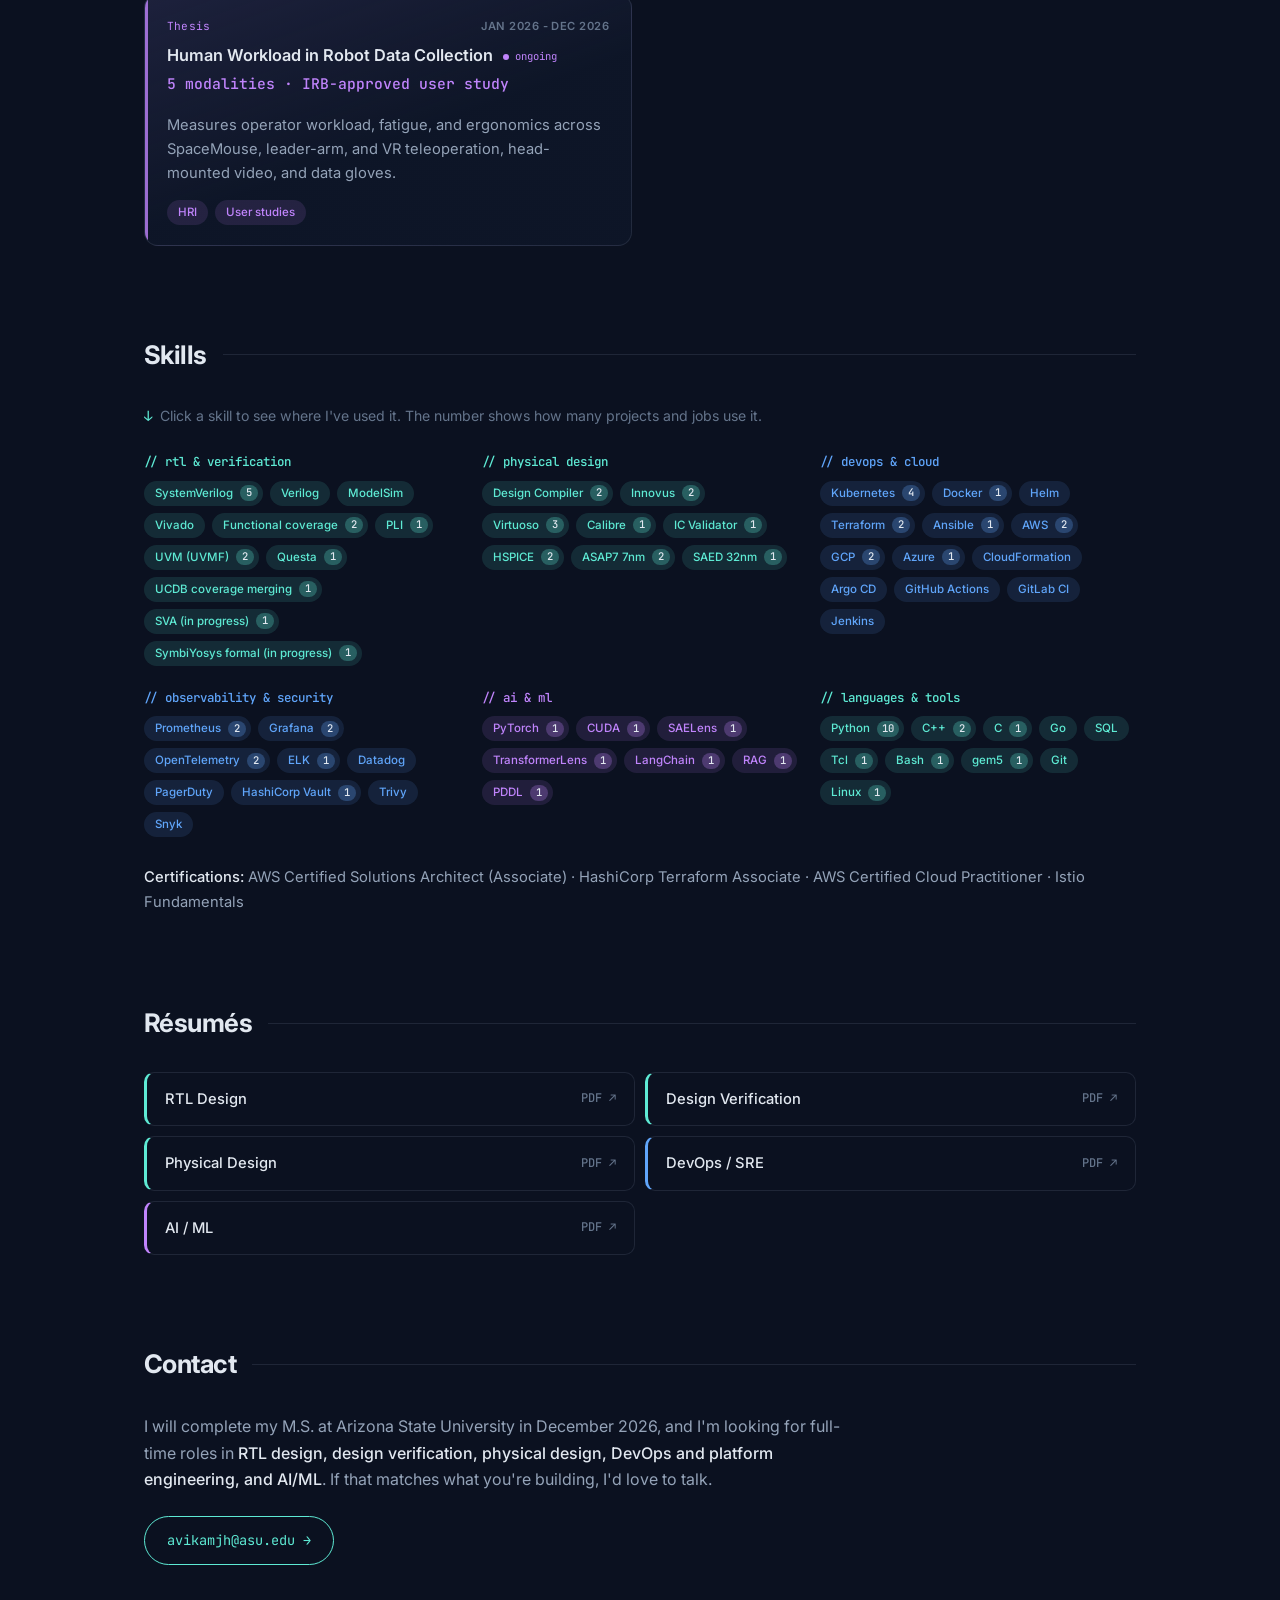
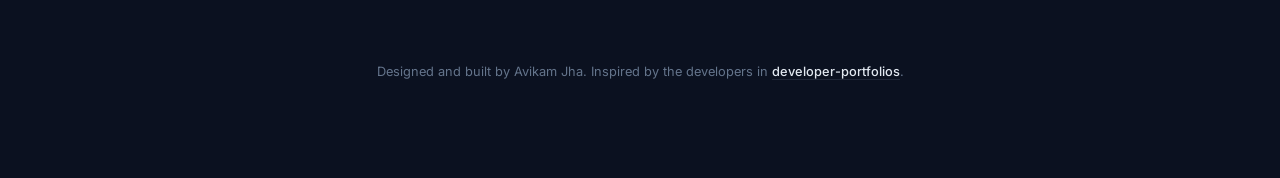
==== commit 1d697e94: "Restore the teal accent on shared content in the full view "Show coursework" and other shared links " ====
--- a/index.html
+++ b/index.html
@@ -10,7 +10,7 @@
   <link rel="preconnect" href="https://fonts.gstatic.com" crossorigin>
   <link href="https://fonts.googleapis.com/css2?family=Inter:wght@400;500;600;700&family=JetBrains+Mono:wght@400;500&display=swap" rel="stylesheet">
   <!-- Bump the ?v= number whenever style.css changes so browsers fetch the new file -->
-  <link rel="stylesheet" href="/style.css?v=11">
+  <link rel="stylesheet" href="/style.css?v=12">
 </head>
 <body data-track="all">
   <div class="spotlight" aria-hidden="true"></div>
--- a/style.css
+++ b/style.css
@@ -12,8 +12,8 @@
   --silicon: #5eead4;
   --devops: #60a5fa;
   --ai: #c084fc;
-  /* Color for content shared by every track: neutral on the full view, the track color otherwise */
-  --track-c: #cbd5e1;
+  /* Color for content shared by every track: the site teal on the full view, the track color otherwise */
+  --track-c: var(--accent);
 }
 * { box-sizing: border-box; margin: 0; padding: 0; }
 html { scroll-behavior: smooth; scroll-padding-top: 72px; }
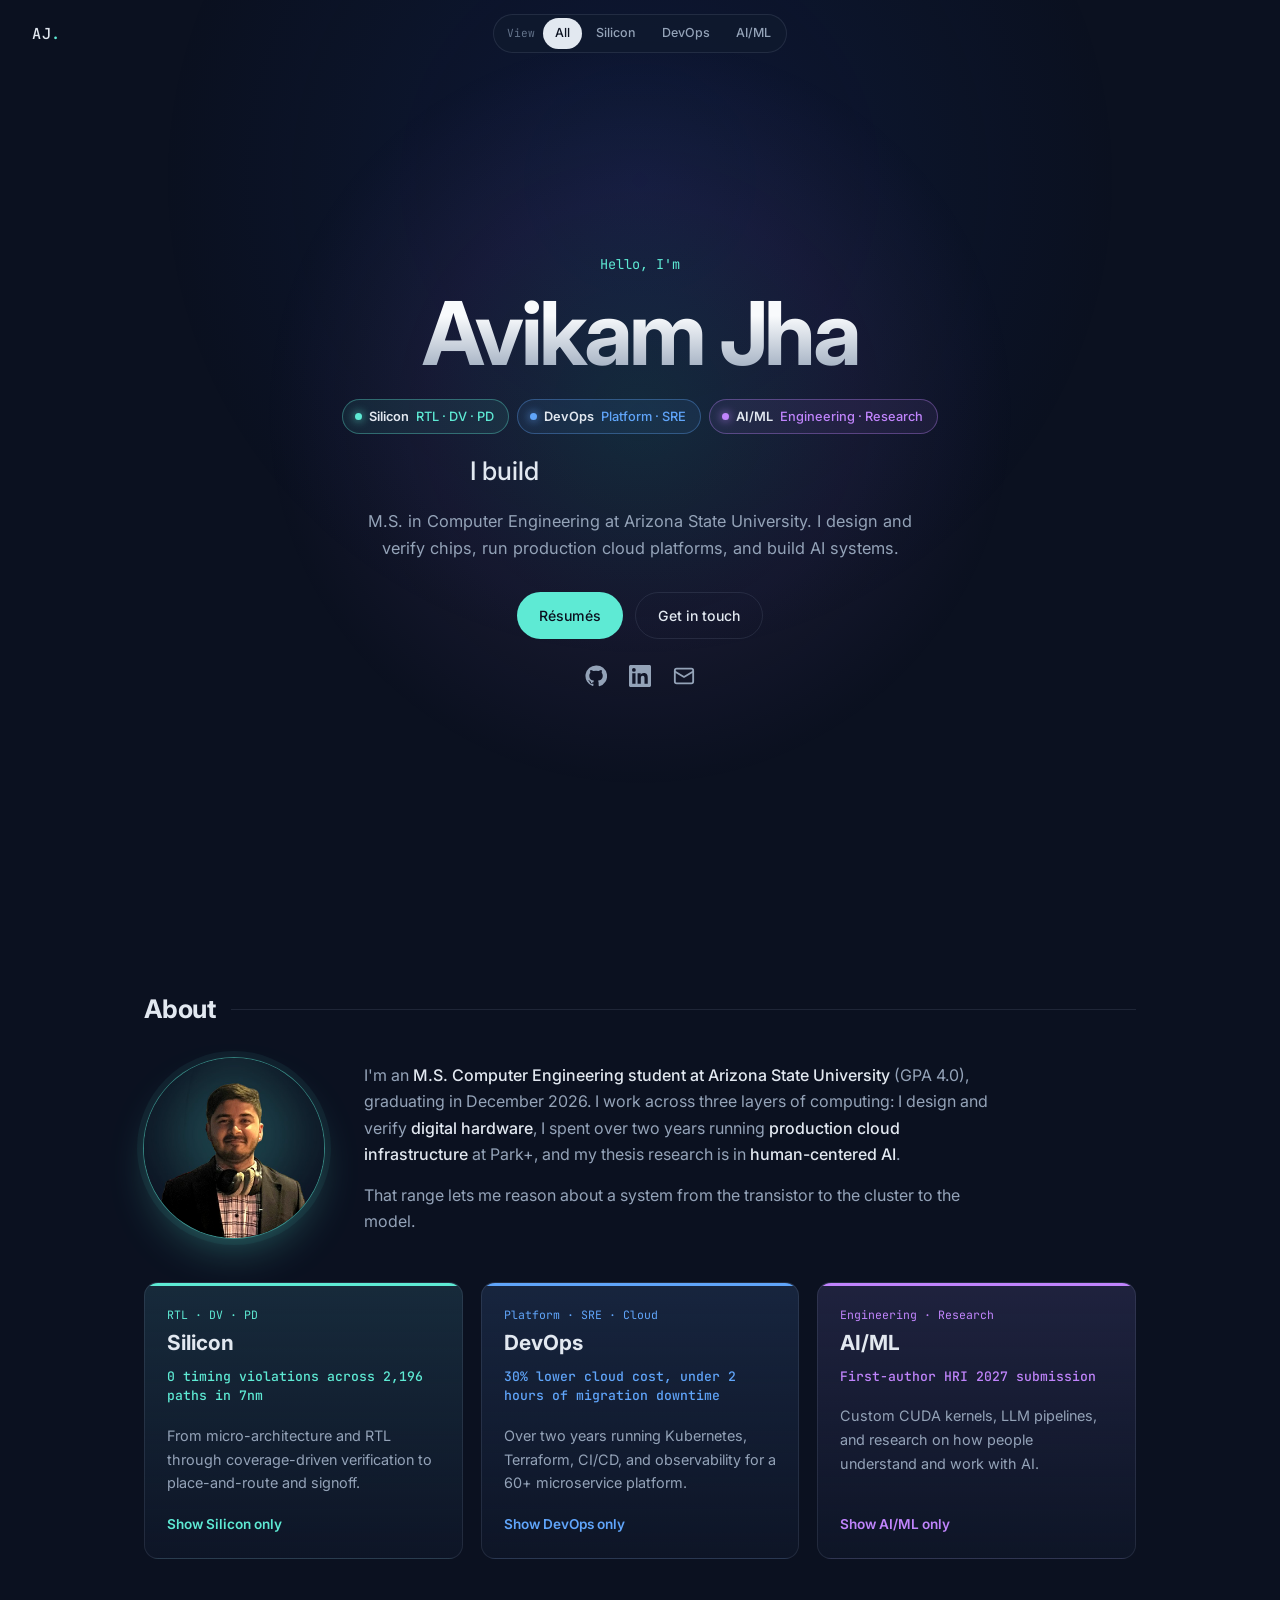
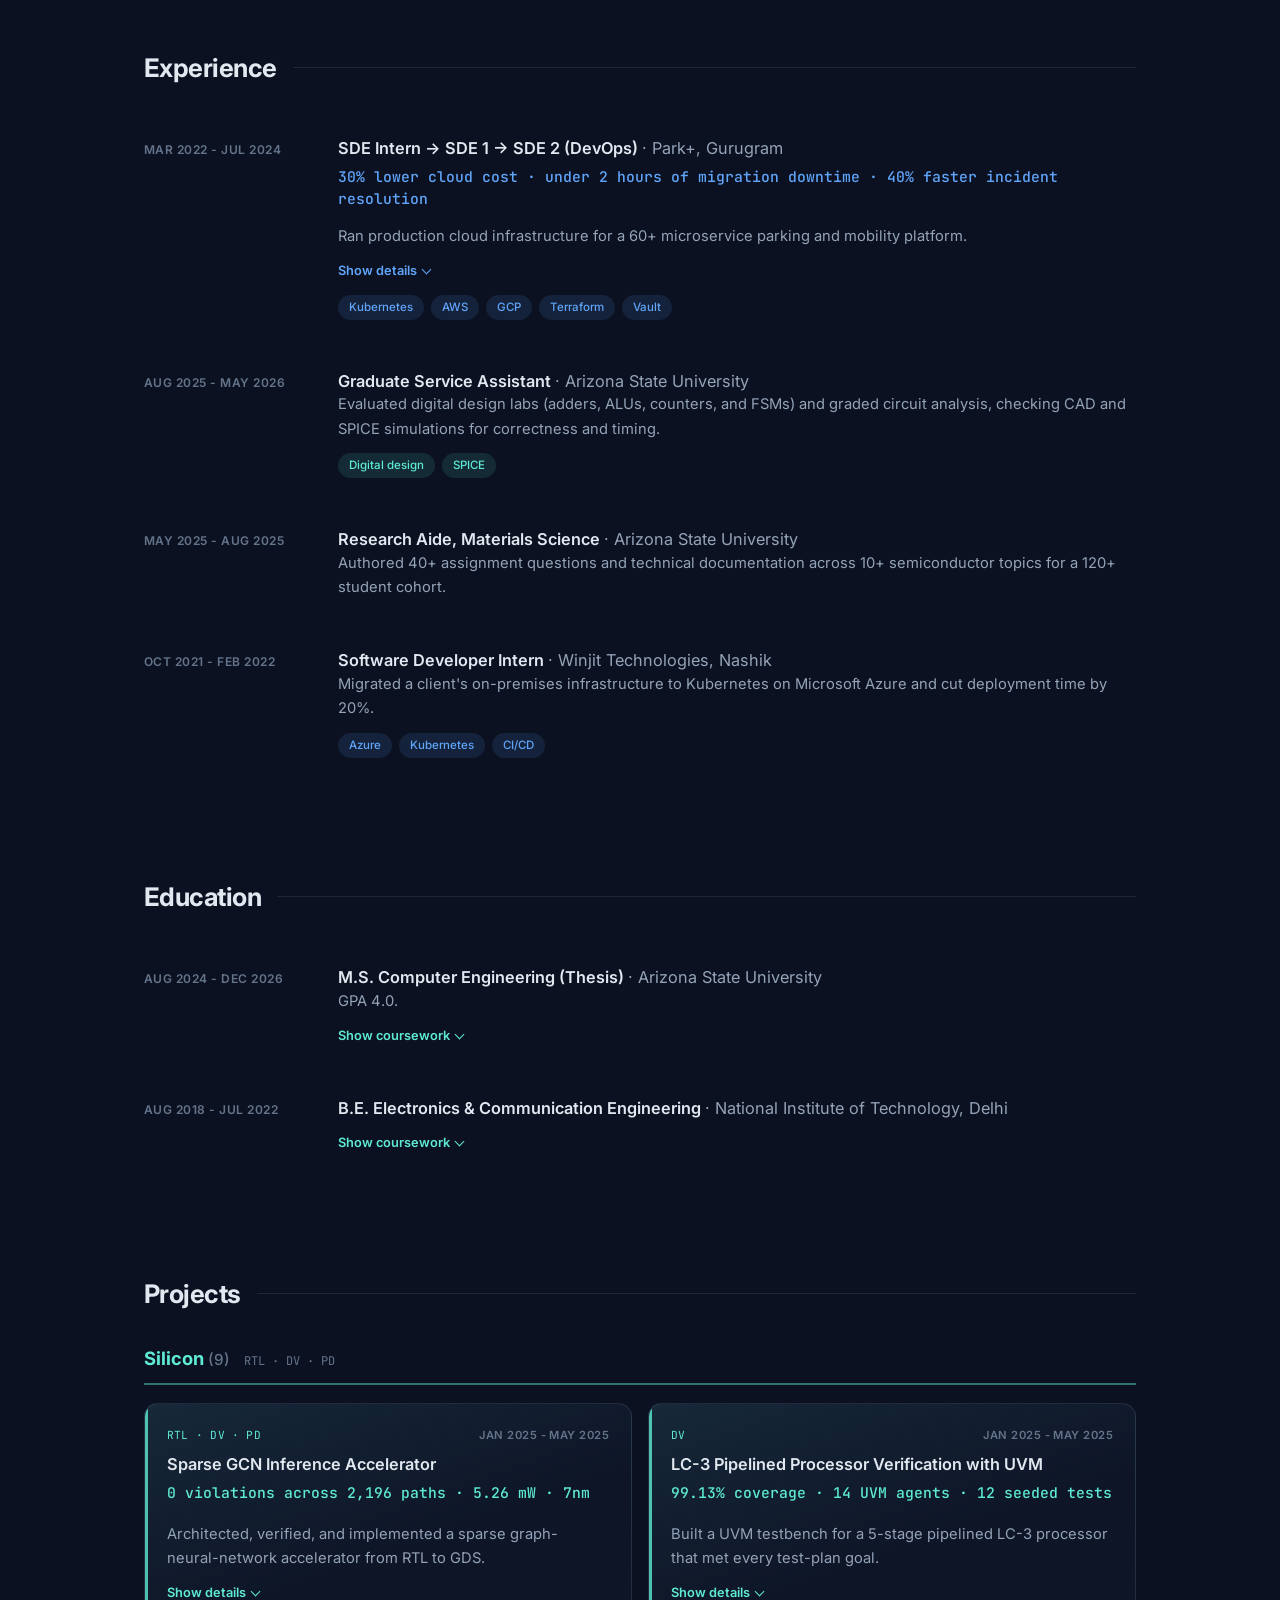
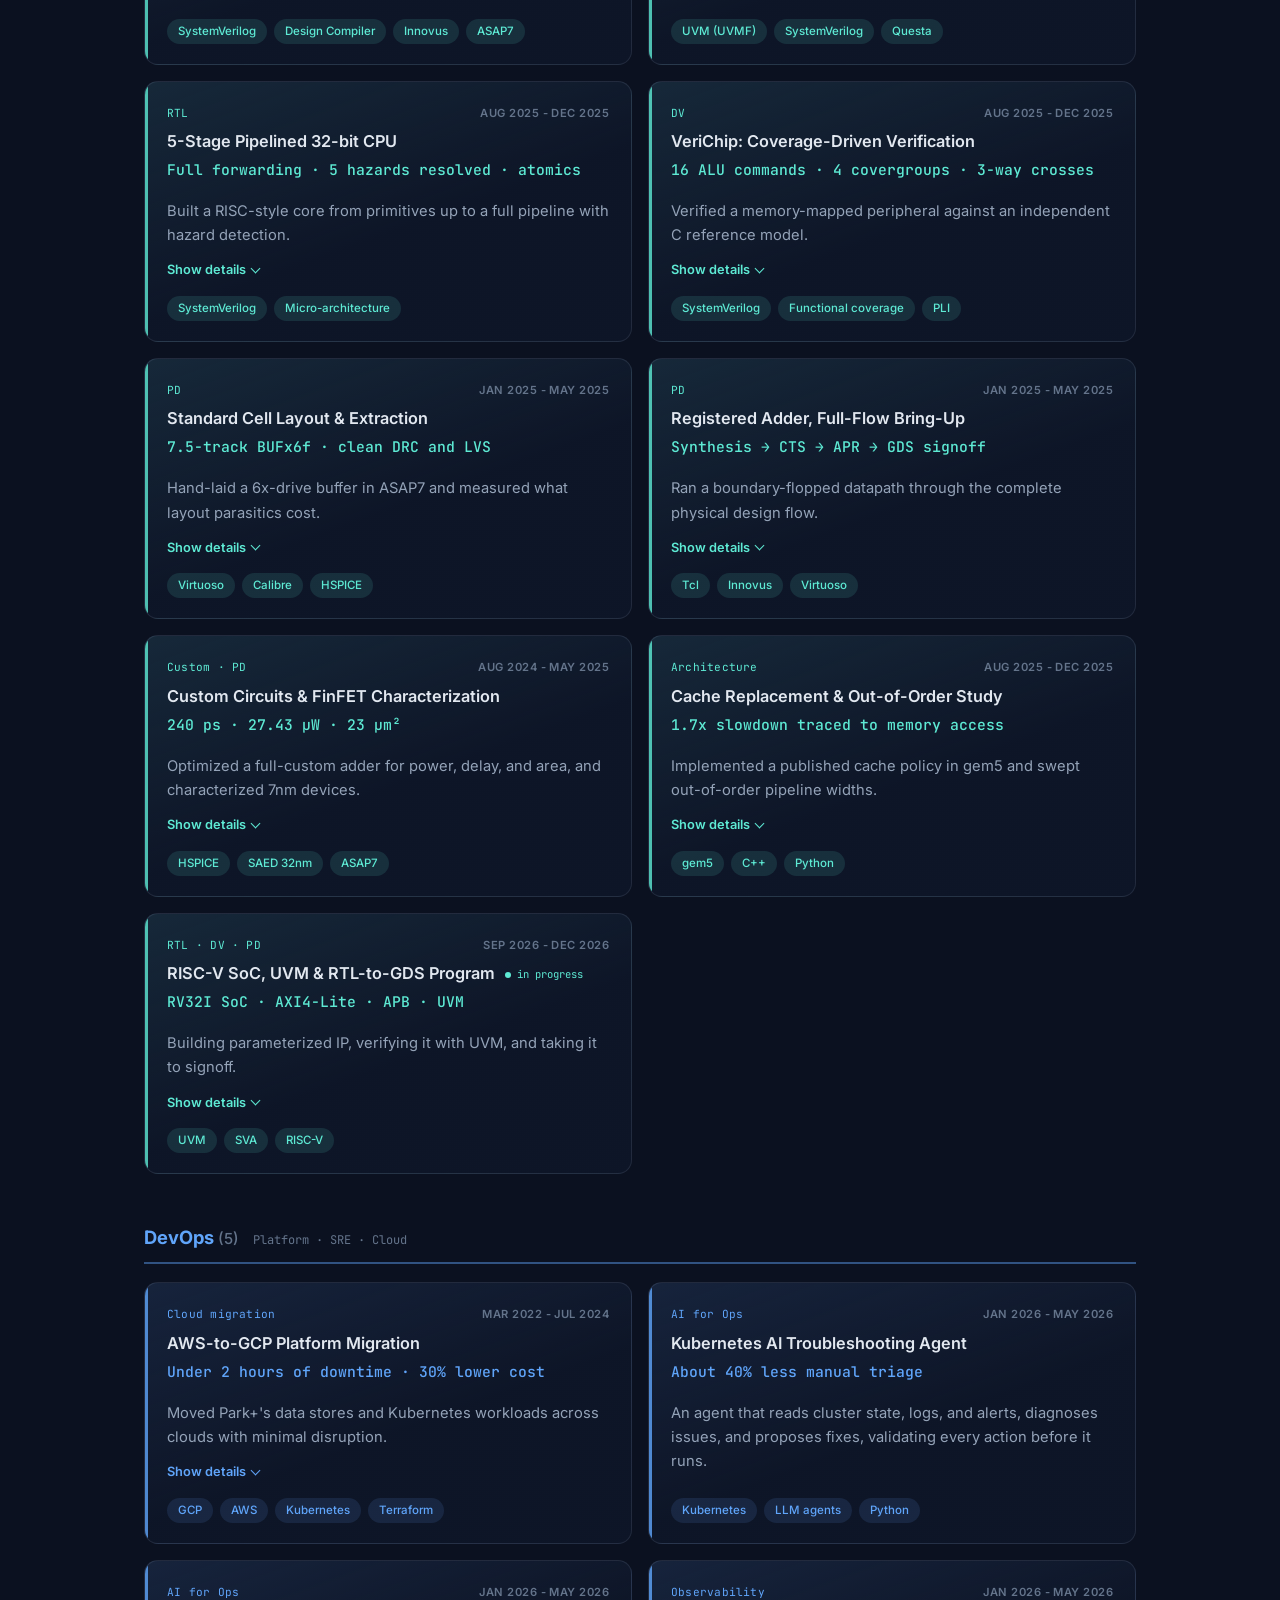
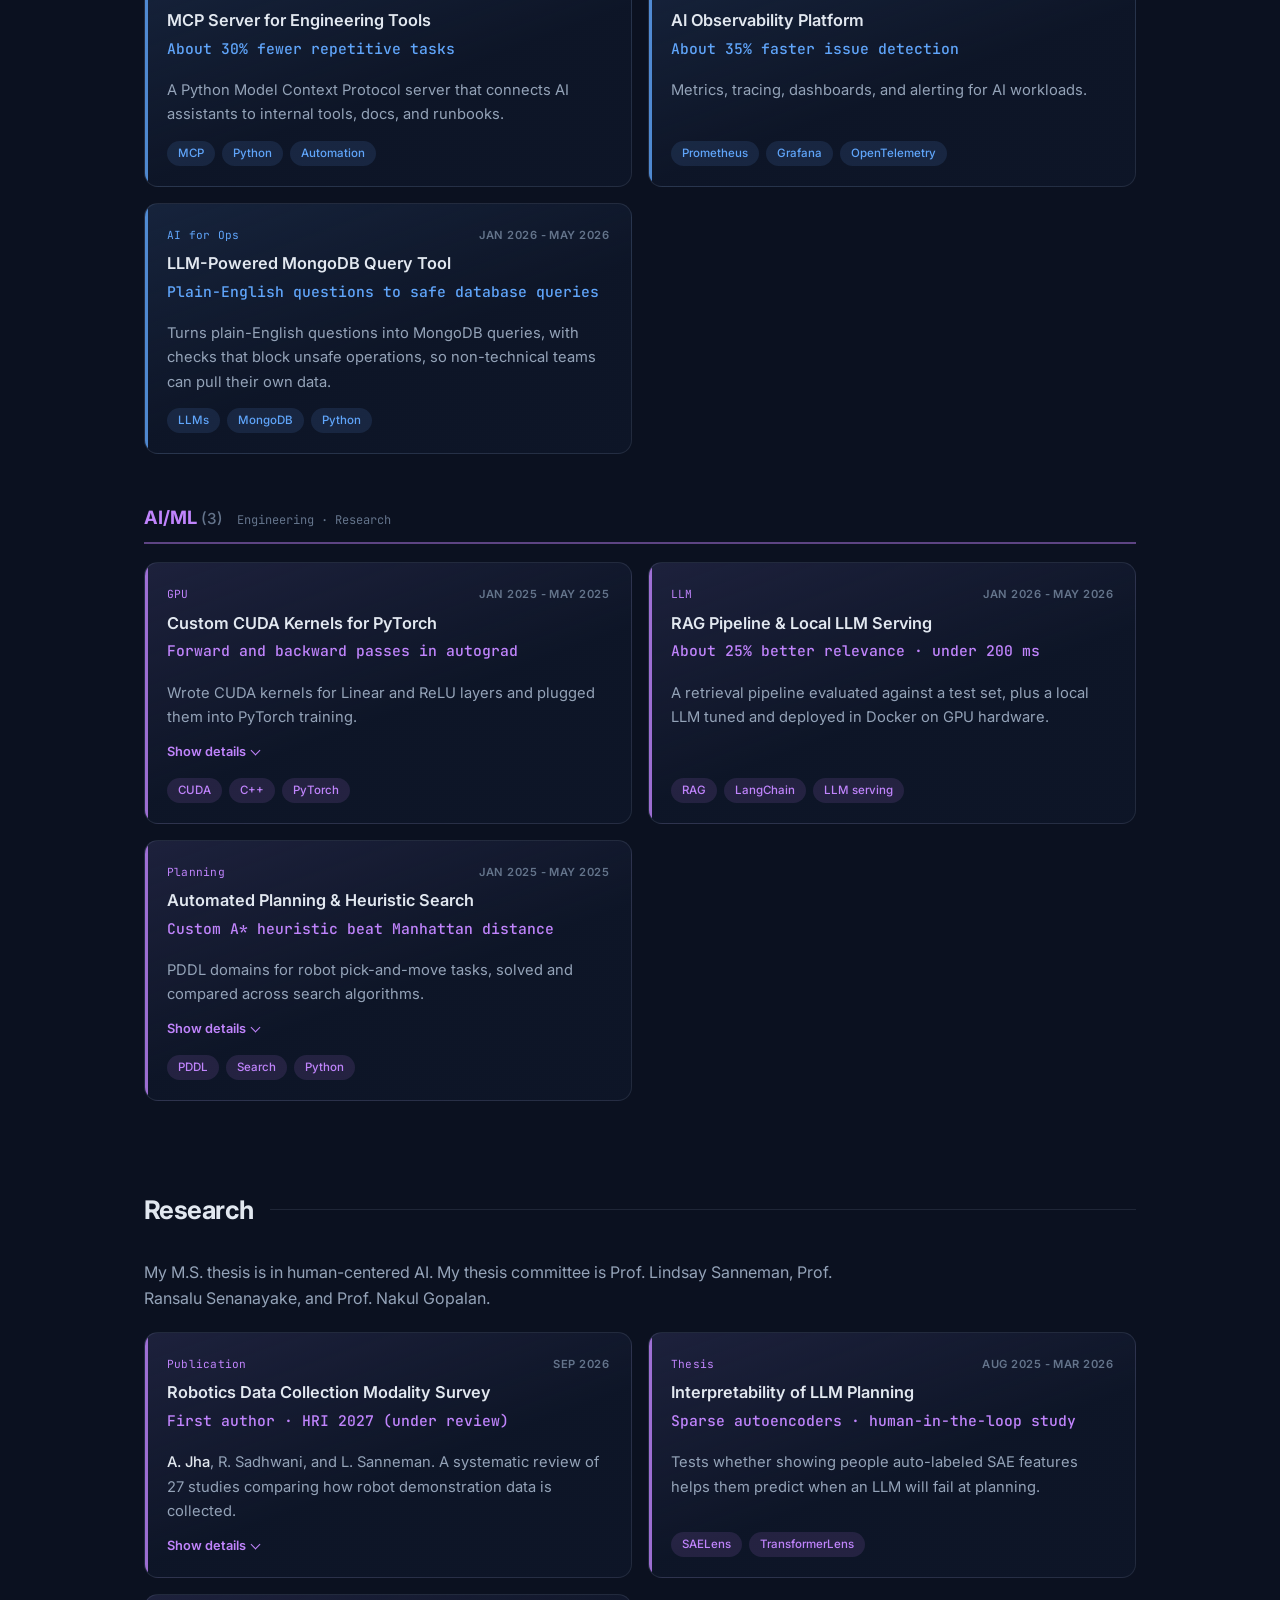
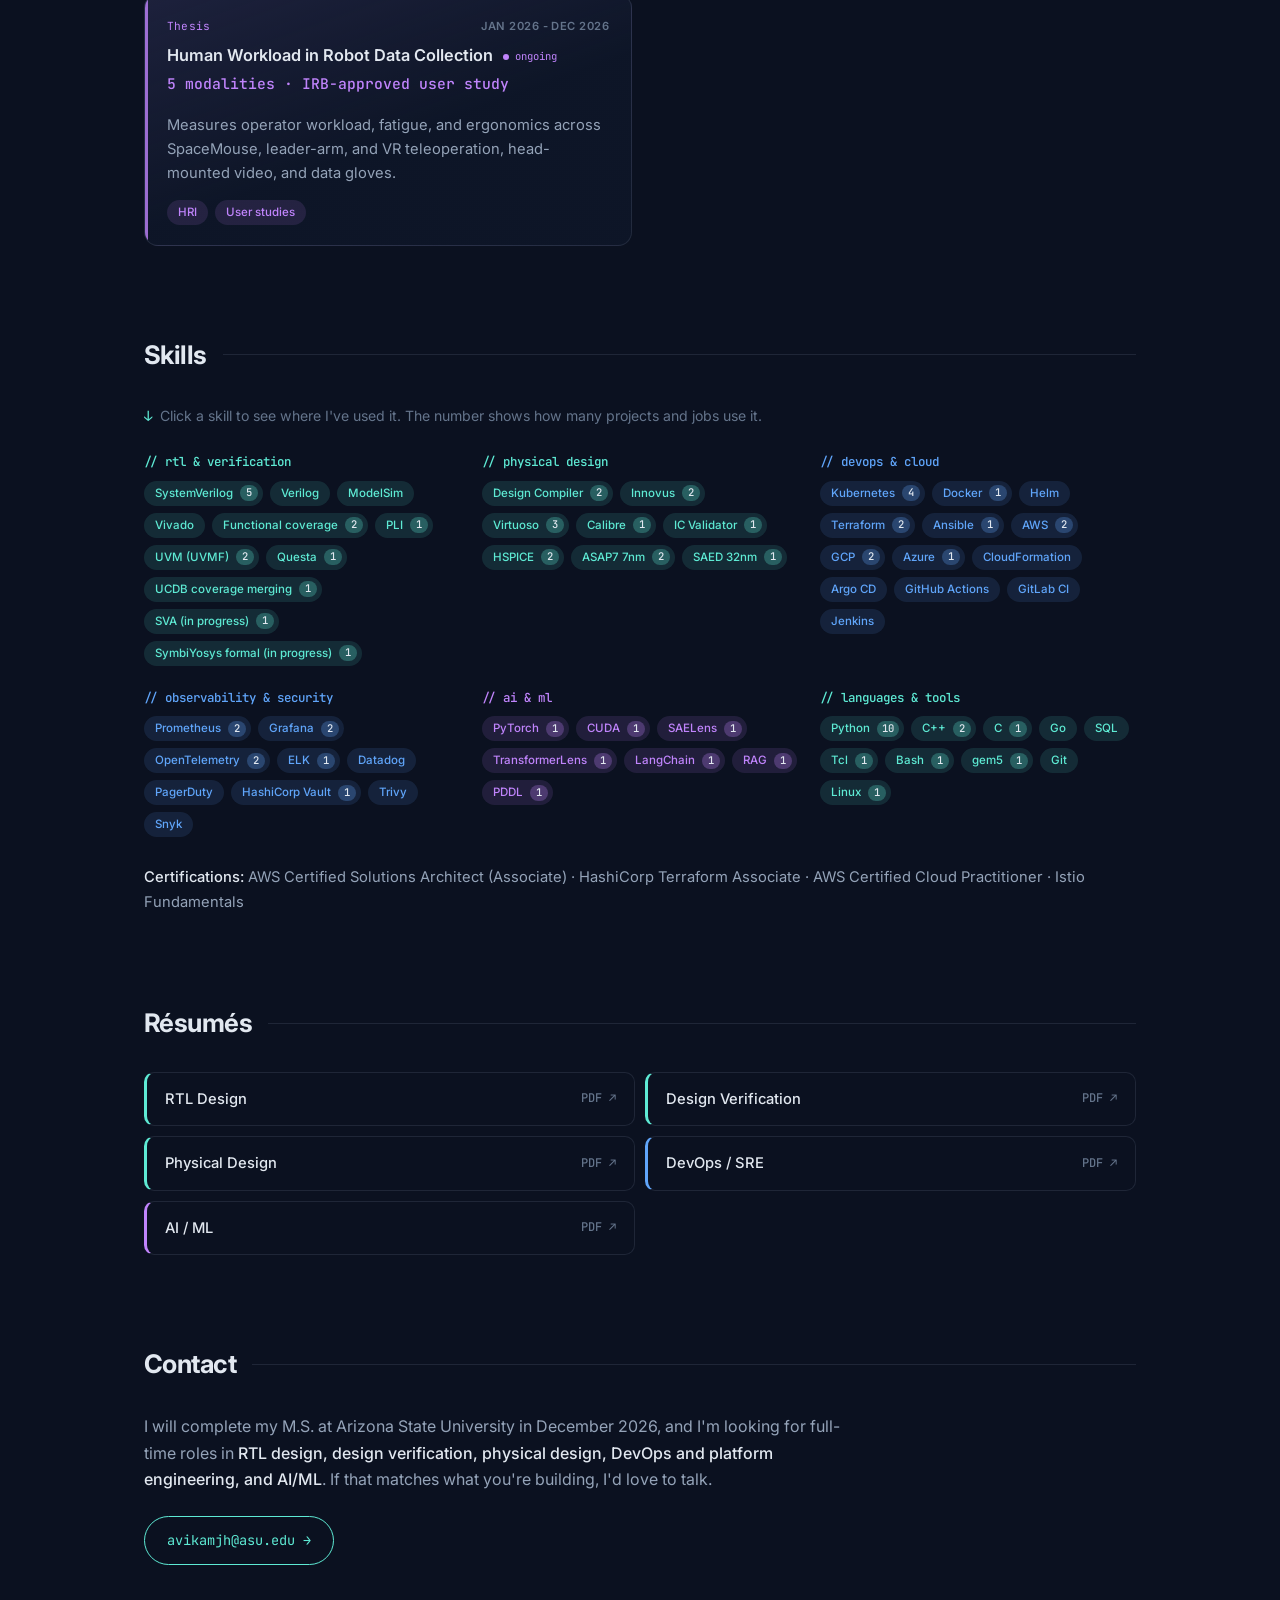
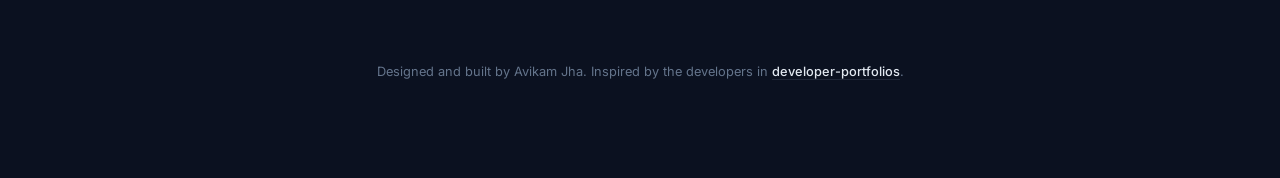
==== commit 93cee904: "Mark the LLM interpretability research as completed in Mar 2026 Co-Authored-By: Claude Opus 5.5 <nor" ====
--- a/index.html
+++ b/index.html
@@ -441,8 +441,8 @@
           </details>
         </article>
         <article class="card" data-skills="Python" style="--c: var(--ai)">
-          <div class="card-top"><span class="card-kicker">Thesis</span><span class="card-date">Aug 2025 - Dec 2026</span></div>
-          <h3>Interpretability of LLM Planning <span class="status">ongoing</span></h3>
+          <div class="card-top"><span class="card-kicker">Thesis</span><span class="card-date">Aug 2025 - Mar 2026</span></div>
+          <h3>Interpretability of LLM Planning</h3>
           <p class="impact">Sparse autoencoders · human-in-the-loop study</p>
           <p>Tests whether showing people auto-labeled SAE features helps them predict when an LLM will fail at planning.</p>
           <ul class="tags"><li>SAELens</li><li>TransformerLens</li></ul>
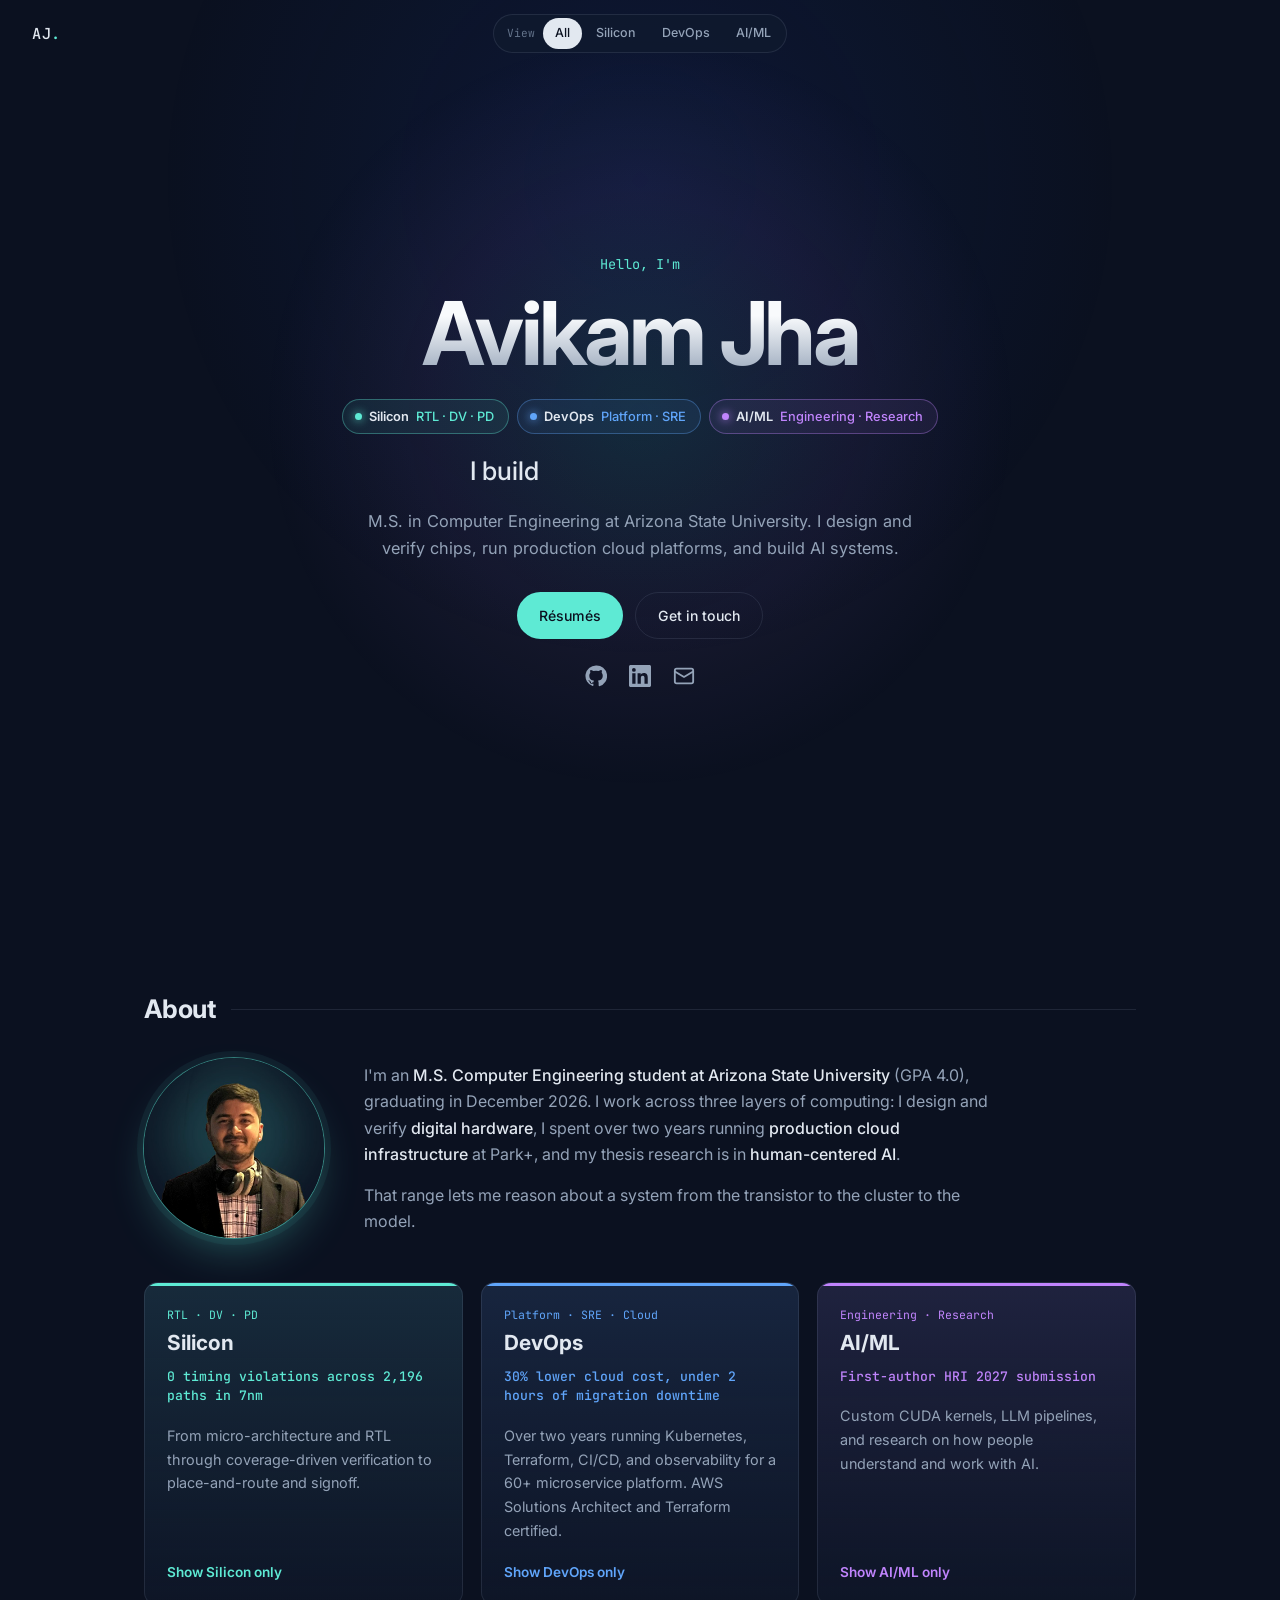
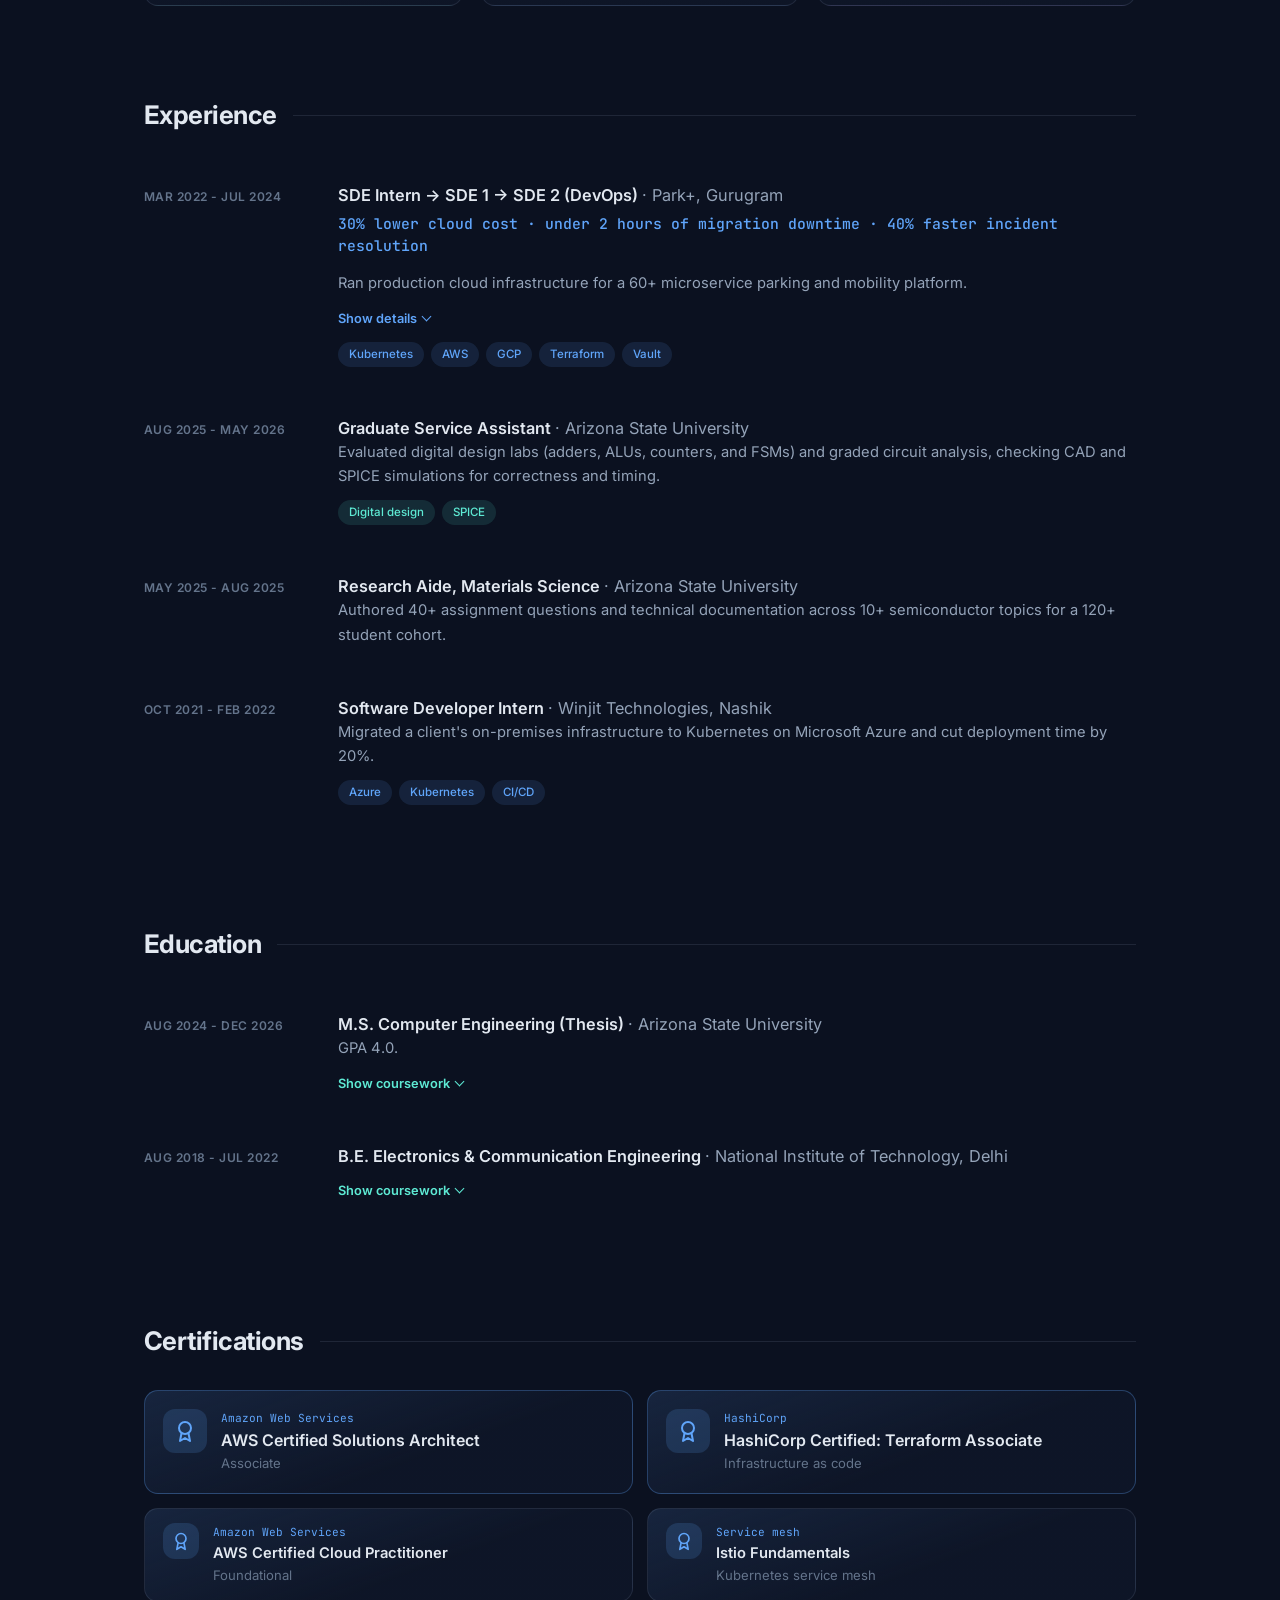
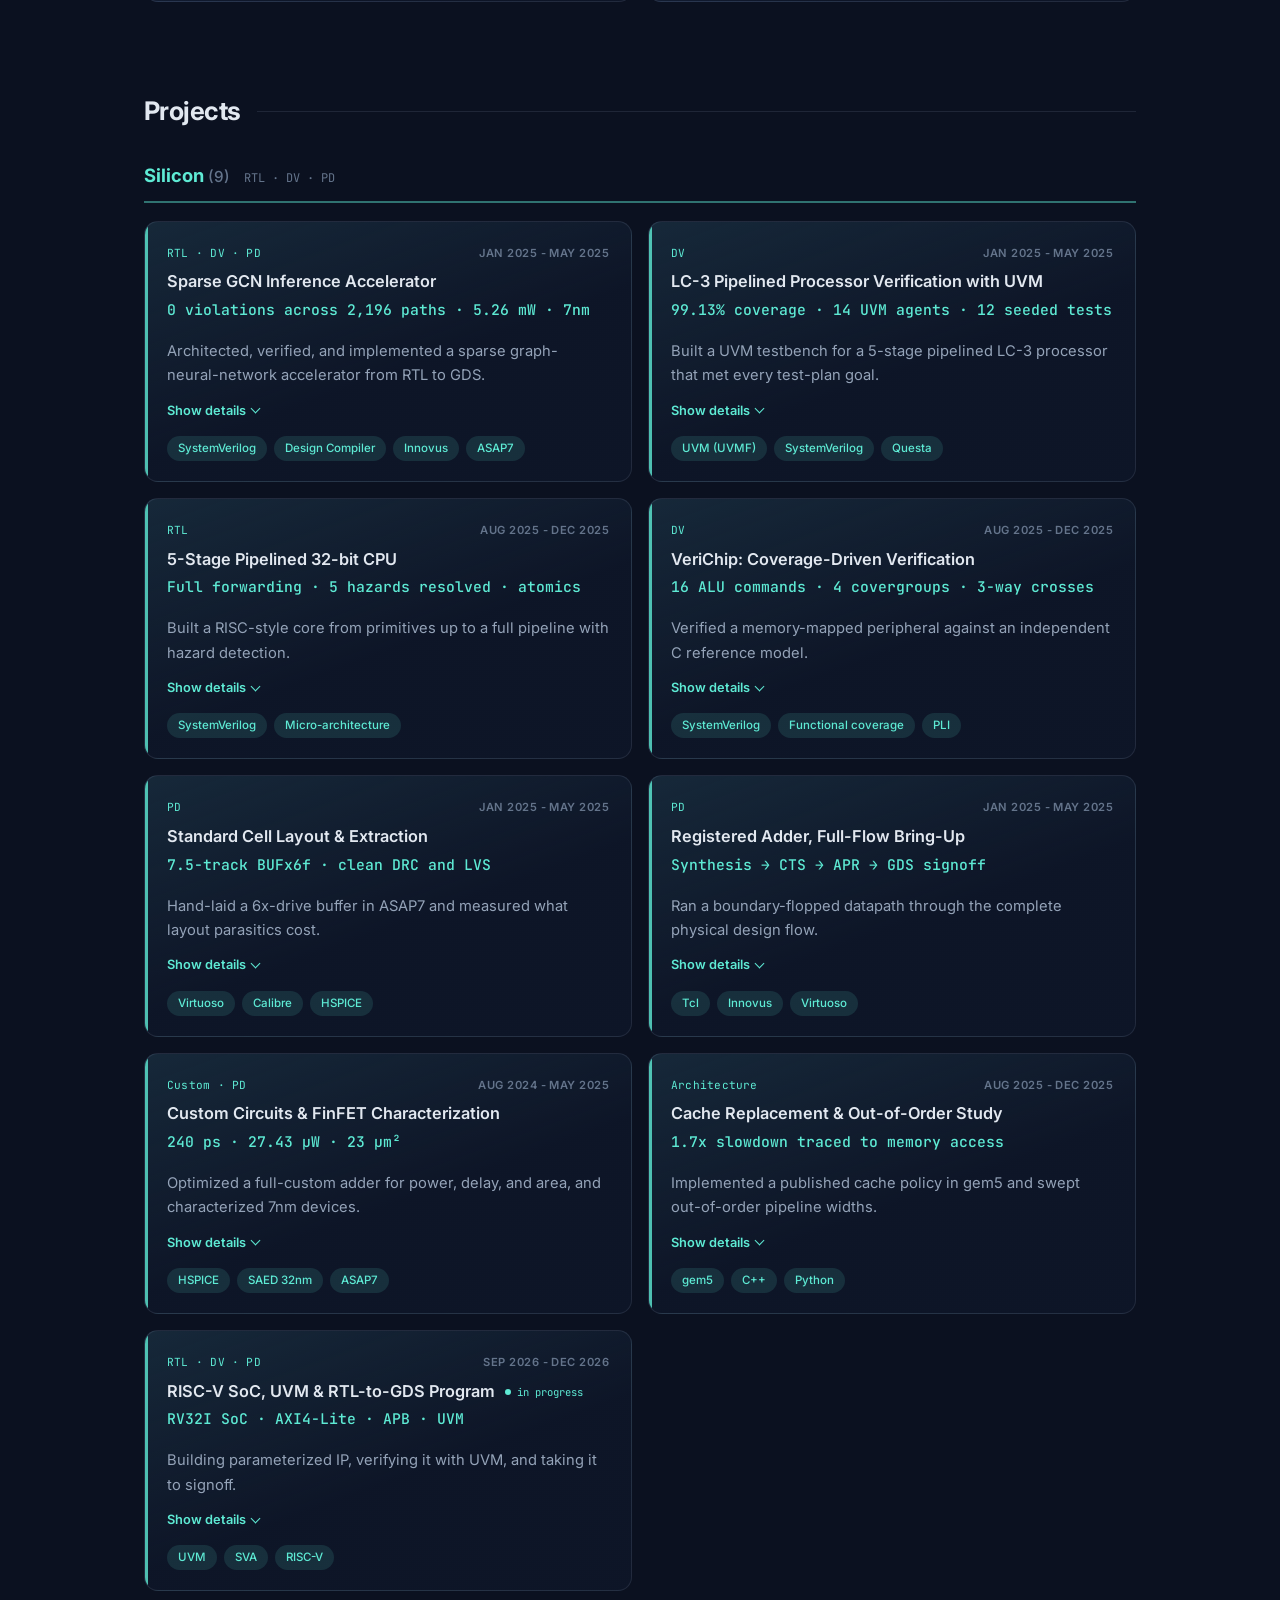
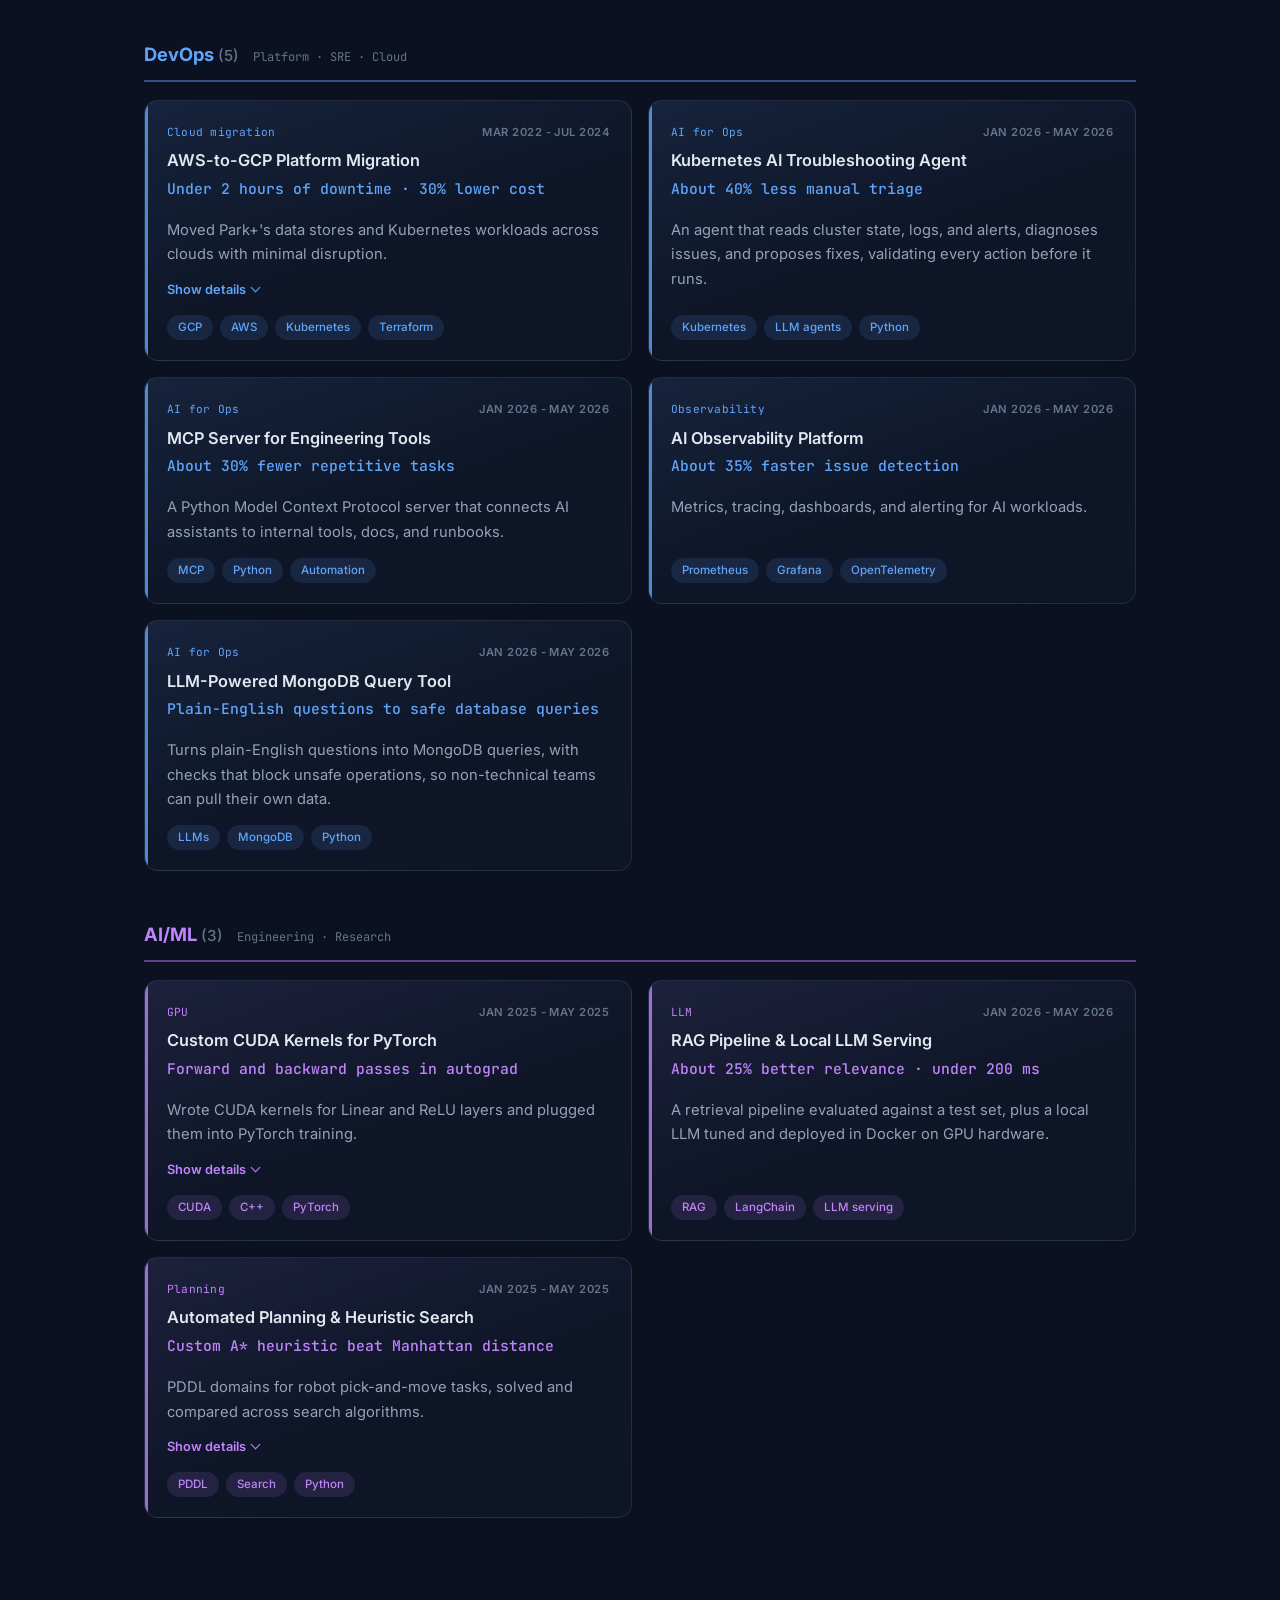
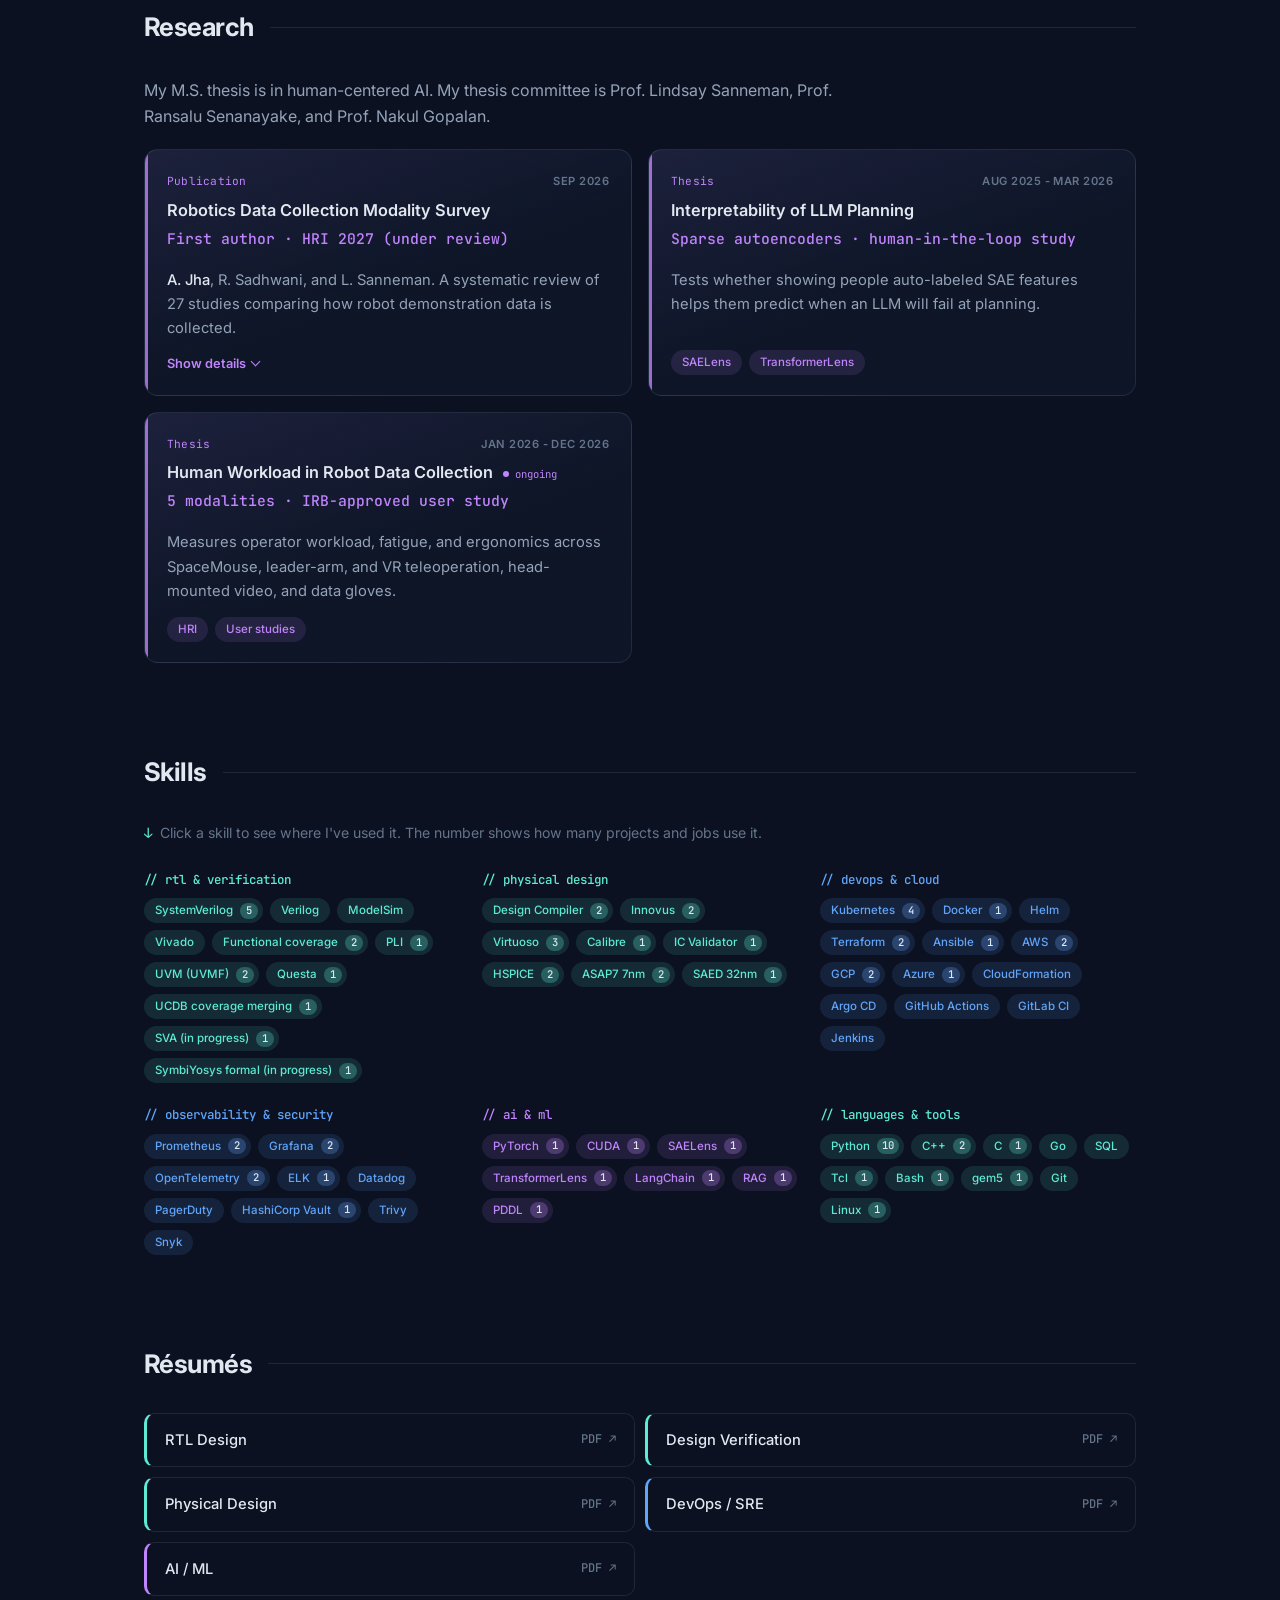
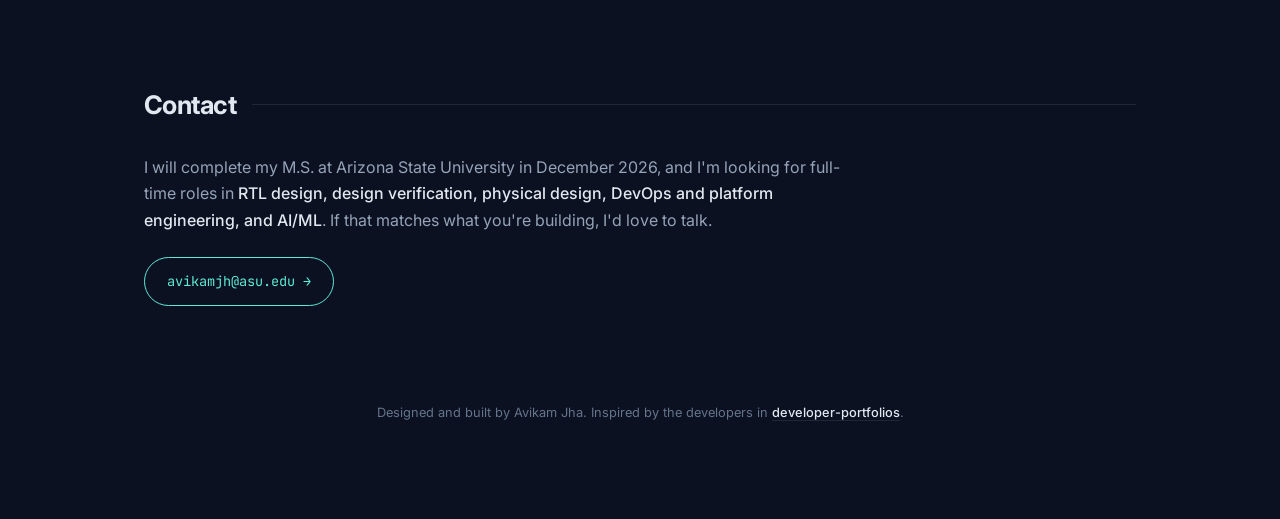
==== commit 8bdaa05e: "Add a Certifications section with badge cards Replace the one-line certification list under Skills w" ====
--- a/index.html
+++ b/index.html
@@ -10,7 +10,7 @@
   <link rel="preconnect" href="https://fonts.gstatic.com" crossorigin>
   <link href="https://fonts.googleapis.com/css2?family=Inter:wght@400;500;600;700&family=JetBrains+Mono:wght@400;500&display=swap" rel="stylesheet">
   <!-- Bump the ?v= number whenever style.css changes so browsers fetch the new file -->
-  <link rel="stylesheet" href="/style.css?v=12">
+  <link rel="stylesheet" href="/style.css?v=13">
 </head>
 <body data-track="all">
   <div class="spotlight" aria-hidden="true"></div>
@@ -87,7 +87,7 @@
           <p class="track-kicker">Platform · SRE · Cloud</p>
           <h3>DevOps</h3>
           <p class="impact">30% lower cloud cost, under 2 hours of migration downtime</p>
-          <p>Over two years running Kubernetes, Terraform, CI/CD, and observability for a 60+ microservice platform.</p>
+          <p>Over two years running Kubernetes, Terraform, CI/CD, and observability for a 60+ microservice platform. AWS Solutions Architect and Terraform certified.</p>
           <button type="button" class="track-btn" data-set="devops">Show DevOps only</button>
         </article>
         <article class="track" data-card="ai" style="--c: var(--ai)">
@@ -172,6 +172,44 @@
             <p>Digital Signal Processing, Control Theory, Data Structures &amp; Algorithms, Neural Networks, and Pattern Recognition &amp; Machine Learning.</p>
           </details>
         </div>
+      </div>
+    </section>
+
+    <section id="certifications" data-tracks="devops ai">
+      <h2 class="section-title">Certifications</h2>
+      <div class="certs-grid">
+        <article class="cert cert-main" style="--c: var(--devops)">
+          <div class="cert-icon" aria-hidden="true"><svg viewBox="0 0 24 24" fill="none" stroke="currentColor" stroke-width="2" stroke-linecap="round" stroke-linejoin="round"><circle cx="12" cy="9" r="6"/><path d="m8.5 14.2-1.5 7.8 5-3 5 3-1.5-7.8"/></svg></div>
+          <div>
+            <p class="cert-issuer">Amazon Web Services</p>
+            <h3>AWS Certified Solutions Architect</h3>
+            <p class="cert-level">Associate</p>
+          </div>
+        </article>
+        <article class="cert cert-main" style="--c: var(--devops)">
+          <div class="cert-icon" aria-hidden="true"><svg viewBox="0 0 24 24" fill="none" stroke="currentColor" stroke-width="2" stroke-linecap="round" stroke-linejoin="round"><circle cx="12" cy="9" r="6"/><path d="m8.5 14.2-1.5 7.8 5-3 5 3-1.5-7.8"/></svg></div>
+          <div>
+            <p class="cert-issuer">HashiCorp</p>
+            <h3>HashiCorp Certified: Terraform Associate</h3>
+            <p class="cert-level">Infrastructure as code</p>
+          </div>
+        </article>
+        <article class="cert cert-minor" style="--c: var(--devops)">
+          <div class="cert-icon" aria-hidden="true"><svg viewBox="0 0 24 24" fill="none" stroke="currentColor" stroke-width="2" stroke-linecap="round" stroke-linejoin="round"><circle cx="12" cy="9" r="6"/><path d="m8.5 14.2-1.5 7.8 5-3 5 3-1.5-7.8"/></svg></div>
+          <div>
+            <p class="cert-issuer">Amazon Web Services</p>
+            <h3>AWS Certified Cloud Practitioner</h3>
+            <p class="cert-level">Foundational</p>
+          </div>
+        </article>
+        <article class="cert cert-minor" style="--c: var(--devops)">
+          <div class="cert-icon" aria-hidden="true"><svg viewBox="0 0 24 24" fill="none" stroke="currentColor" stroke-width="2" stroke-linecap="round" stroke-linejoin="round"><circle cx="12" cy="9" r="6"/><path d="m8.5 14.2-1.5 7.8 5-3 5 3-1.5-7.8"/></svg></div>
+          <div>
+            <p class="cert-issuer">Service mesh</p>
+            <h3>Istio Fundamentals</h3>
+            <p class="cert-level">Kubernetes service mesh</p>
+          </div>
+        </article>
       </div>
     </section>
 
@@ -486,7 +524,6 @@
           <ul class="tags"><li>Python</li><li data-tracks="silicon ai">C++</li><li data-tracks="silicon">C</li><li data-tracks="devops">Go</li><li data-tracks="devops">SQL</li><li data-tracks="silicon">Tcl</li><li data-tracks="devops silicon">Bash</li><li data-tracks="silicon">gem5</li><li>Git</li><li>Linux</li></ul>
         </div>
       </div>
-      <p class="certs" data-tracks="devops"><strong>Certifications:</strong> AWS Certified Solutions Architect (Associate) · HashiCorp Terraform Associate · AWS Certified Cloud Practitioner · Istio Fundamentals</p>
     </section>
 
     <section id="resume">
@@ -550,7 +587,7 @@
         revealer.unobserve(entry.target);
       });
     }, { threshold: 0.12, rootMargin: '0px 0px -40px 0px' });
-    document.querySelectorAll('.portrait, #about p, .track, .section-intro, .group-label, .group-head, .item, .card, .skills > div, .certs, .resumes li, #contact p, #contact .cta')
+    document.querySelectorAll('.portrait, #about p, .track, .section-intro, .group-label, .group-head, .item, .card, .skills > div, .cert, .resumes li, #contact p, #contact .cta')
       .forEach(el => { el.classList.add('reveal'); revealer.observe(el); });
 
     // Track switch: tailor the whole page to one role, and remember it in the URL
--- a/style.css
+++ b/style.css
@@ -280,7 +280,29 @@
 .skills { display: grid; grid-template-columns: 1fr; gap: 22px; }
 .skills h4 { font-family: var(--mono); font-size: 0.78rem; font-weight: 500; color: var(--c, var(--track-c)); margin-bottom: 8px; }
 .skills .tags { margin-top: 0; }
-.certs { margin-top: 28px; font-size: 0.92rem; }
+/* Certifications */
+.certs-grid { display: grid; grid-template-columns: 1fr; gap: 14px; }
+.cert {
+  display: flex; align-items: flex-start; gap: 14px;
+  padding: 18px; border-radius: 14px; border: 1px solid var(--border);
+  background: linear-gradient(160deg, color-mix(in srgb, var(--c) 8%, var(--bg-raised)), rgba(17, 26, 46, 0.5) 60%);
+  transition: border-color .25s, box-shadow .25s;
+}
+.cert:hover { border-color: color-mix(in srgb, var(--c) 45%, transparent); box-shadow: 0 18px 40px -26px var(--c); }
+.cert-main { border-color: color-mix(in srgb, var(--c) 30%, transparent); }
+.cert-icon {
+  display: grid; place-items: center; flex-shrink: 0; width: 44px; height: 44px;
+  border-radius: 12px; background: color-mix(in srgb, var(--c) 16%, transparent); color: var(--c);
+}
+.cert-icon svg { width: 24px; height: 24px; }
+.cert-issuer { font-family: var(--mono); font-size: 0.7rem; color: var(--c); }
+.cert h3 { margin-top: 2px; color: var(--text-strong); font-size: 1rem; font-weight: 600; line-height: 1.35; }
+.cert-level { margin-top: 2px; font-size: 0.82rem; color: var(--text-muted); }
+.cert-minor { padding: 14px 18px; }
+.cert-minor .cert-icon { width: 36px; height: 36px; }
+.cert-minor .cert-icon svg { width: 20px; height: 20px; }
+.cert-minor h3 { font-size: 0.92rem; }
+@media (min-width: 640px) { .certs-grid { grid-template-columns: 1fr 1fr; } }
 
 .resumes { display: grid; grid-template-columns: 1fr; gap: 10px; list-style: none; }
 .resumes a {
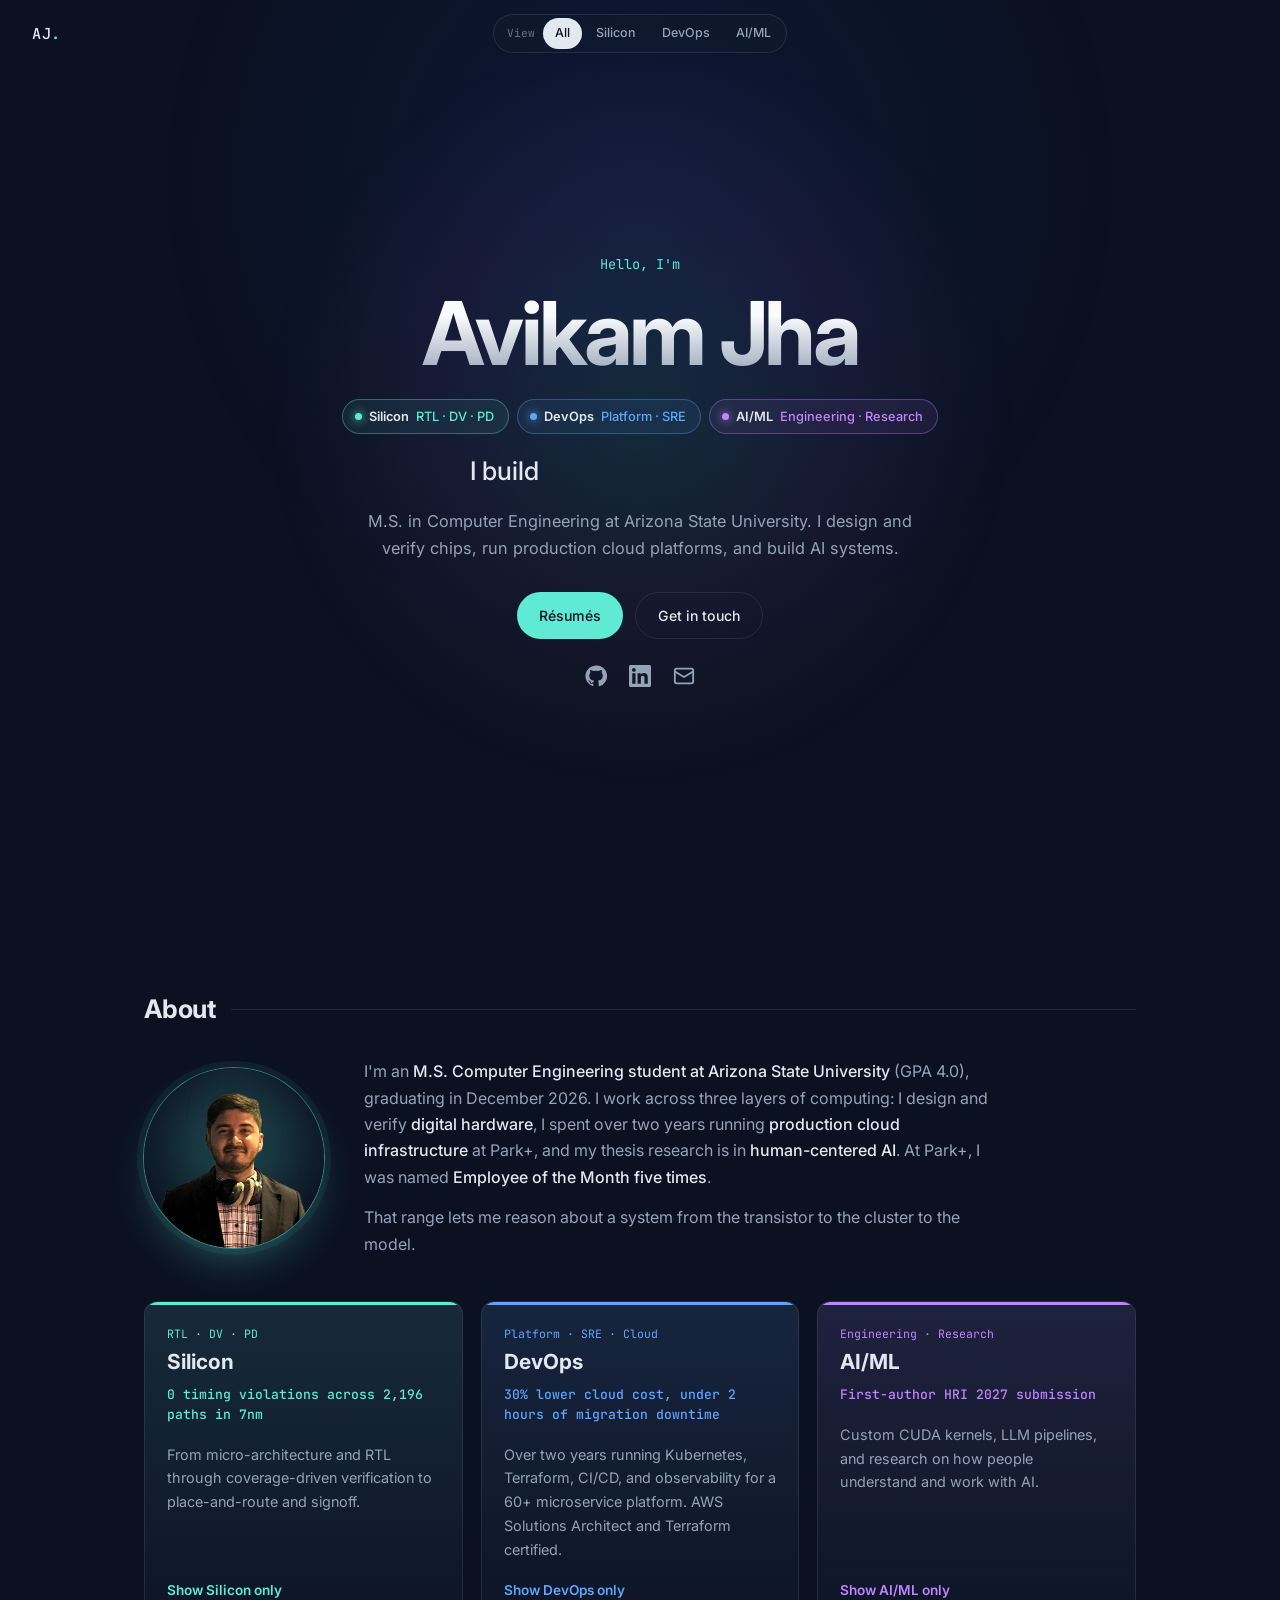
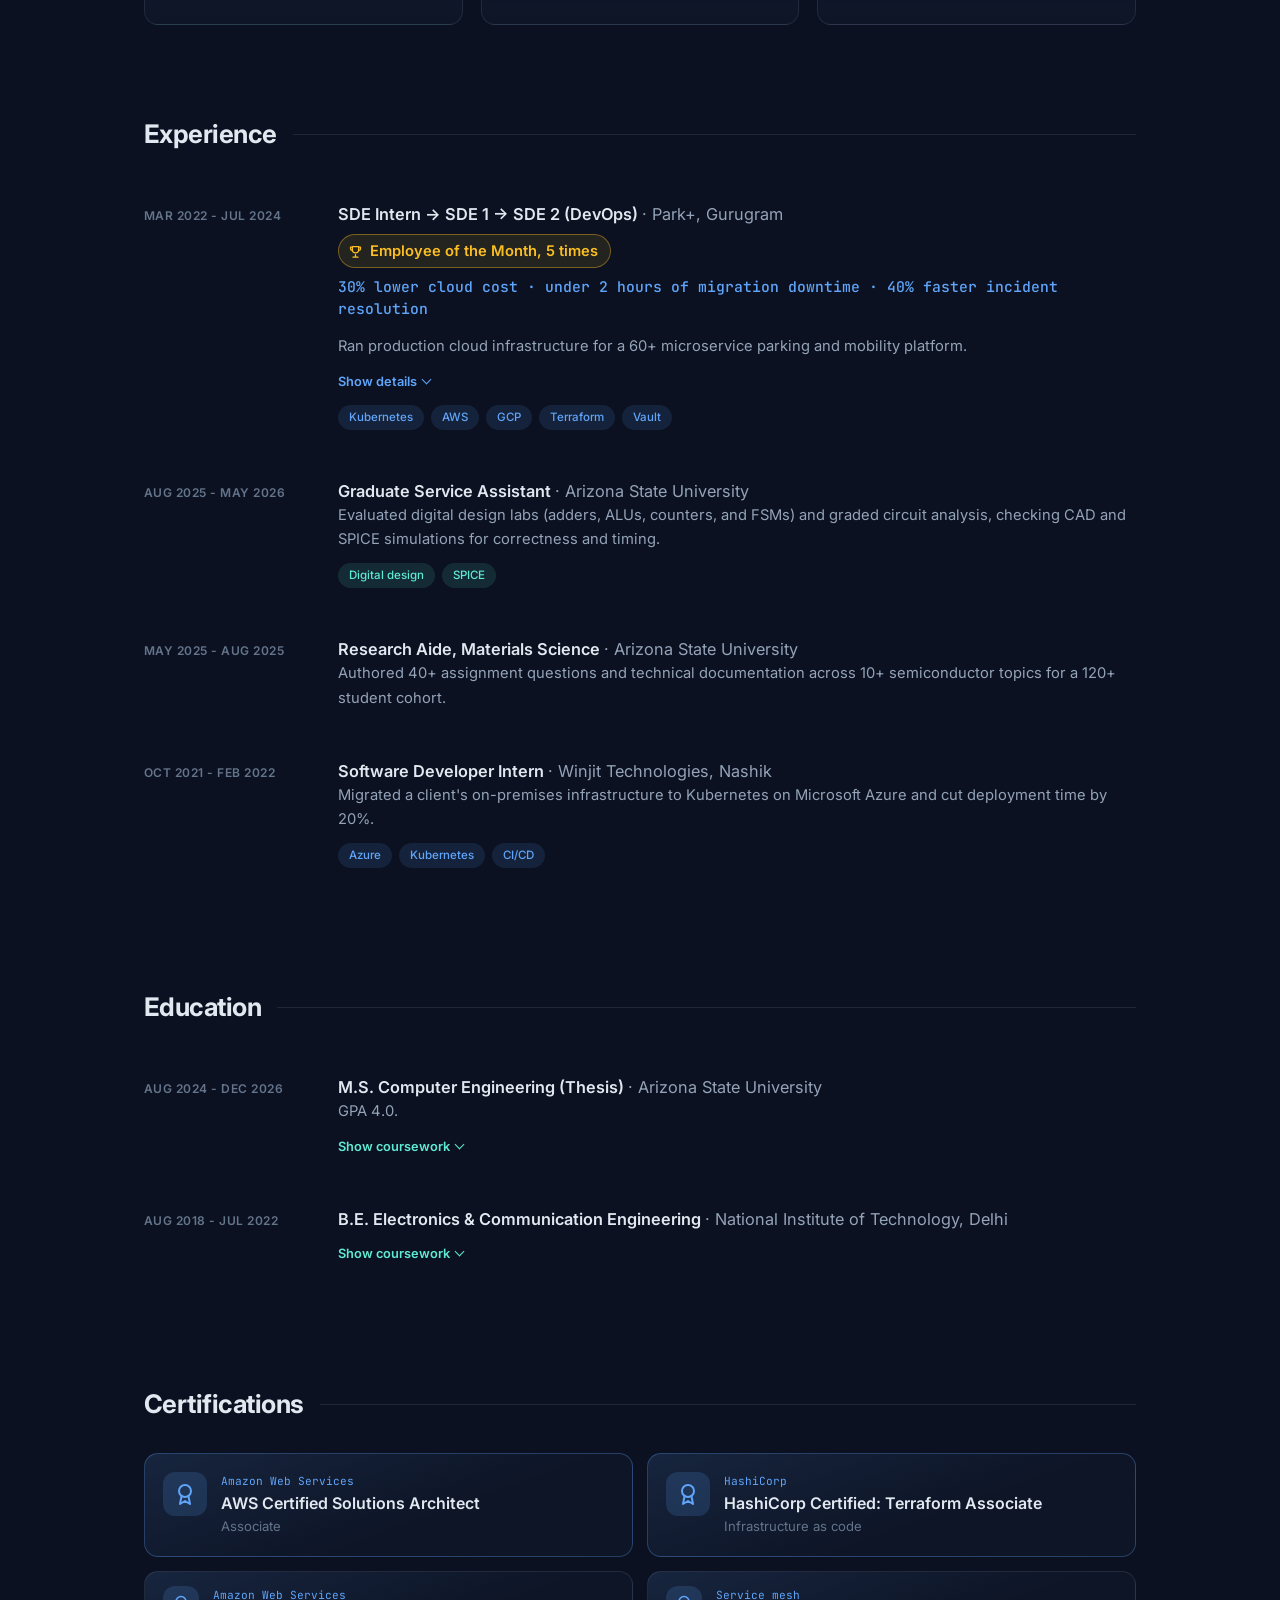
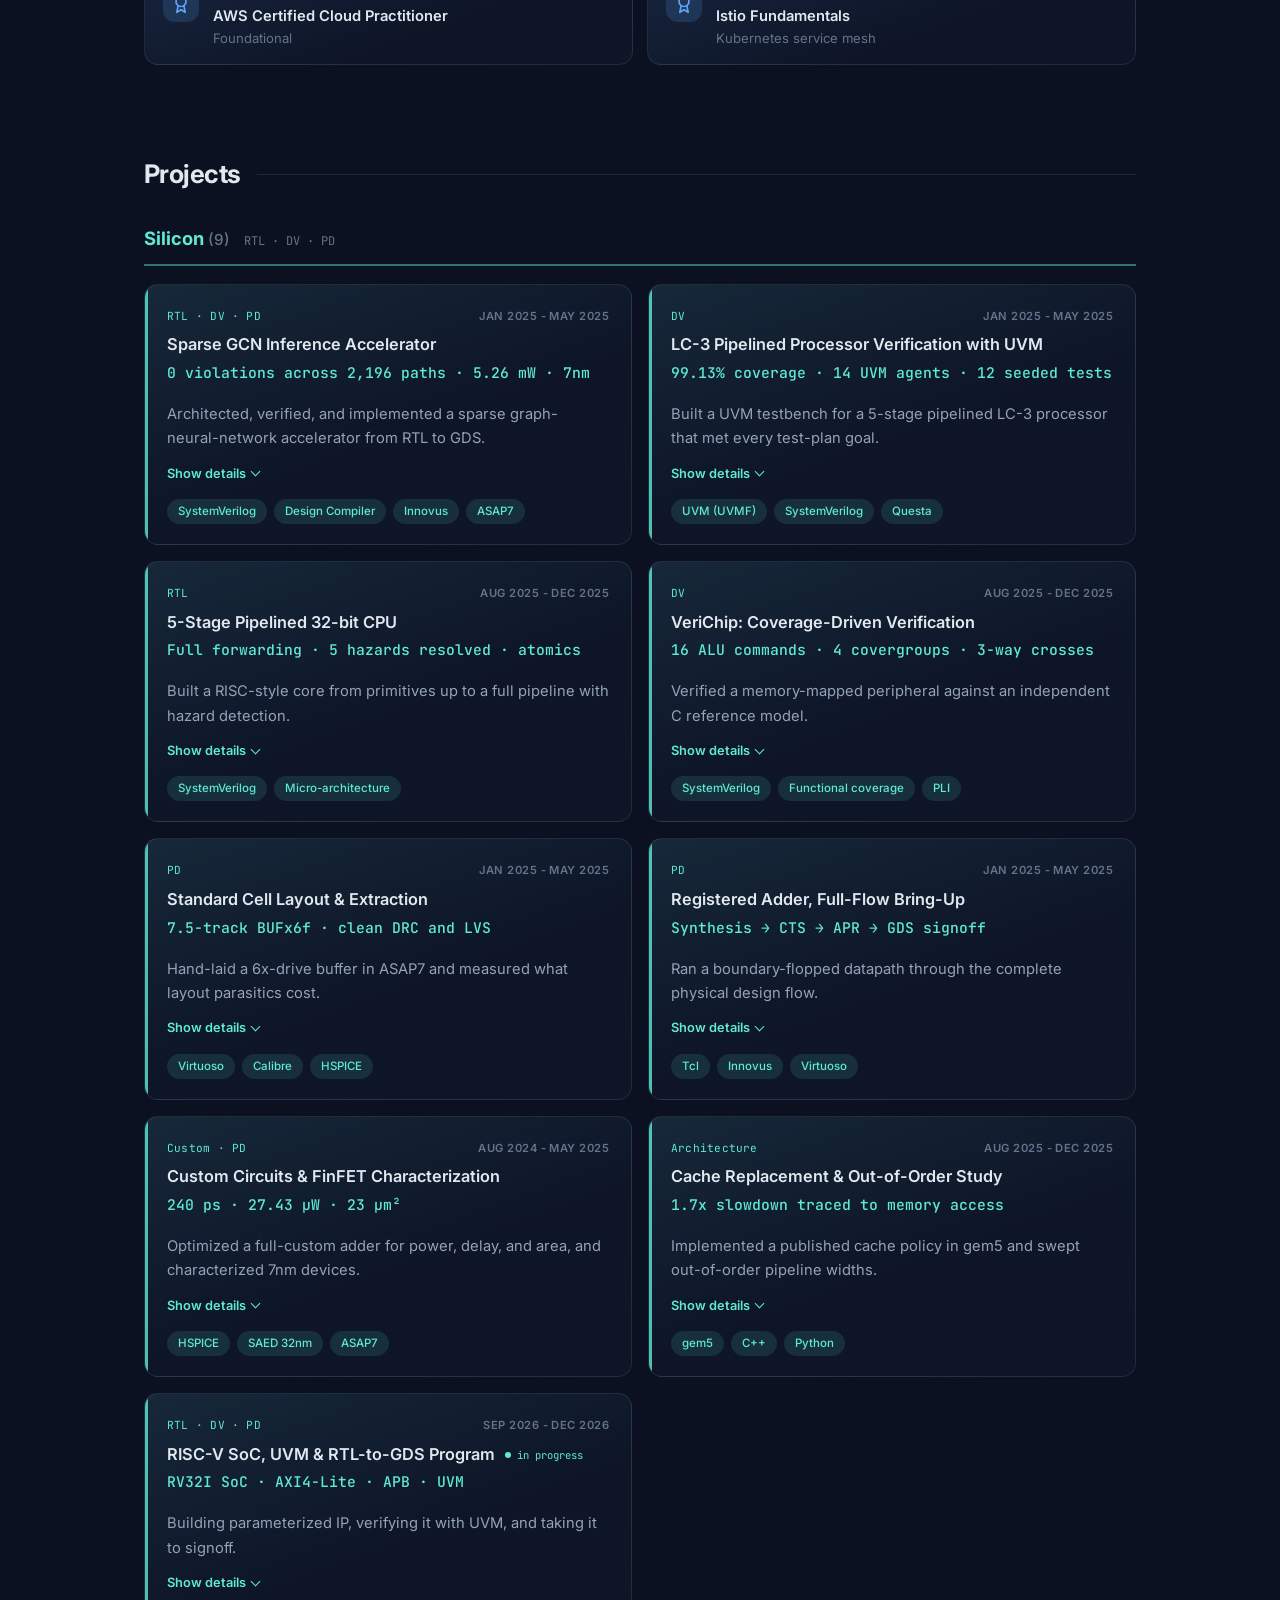
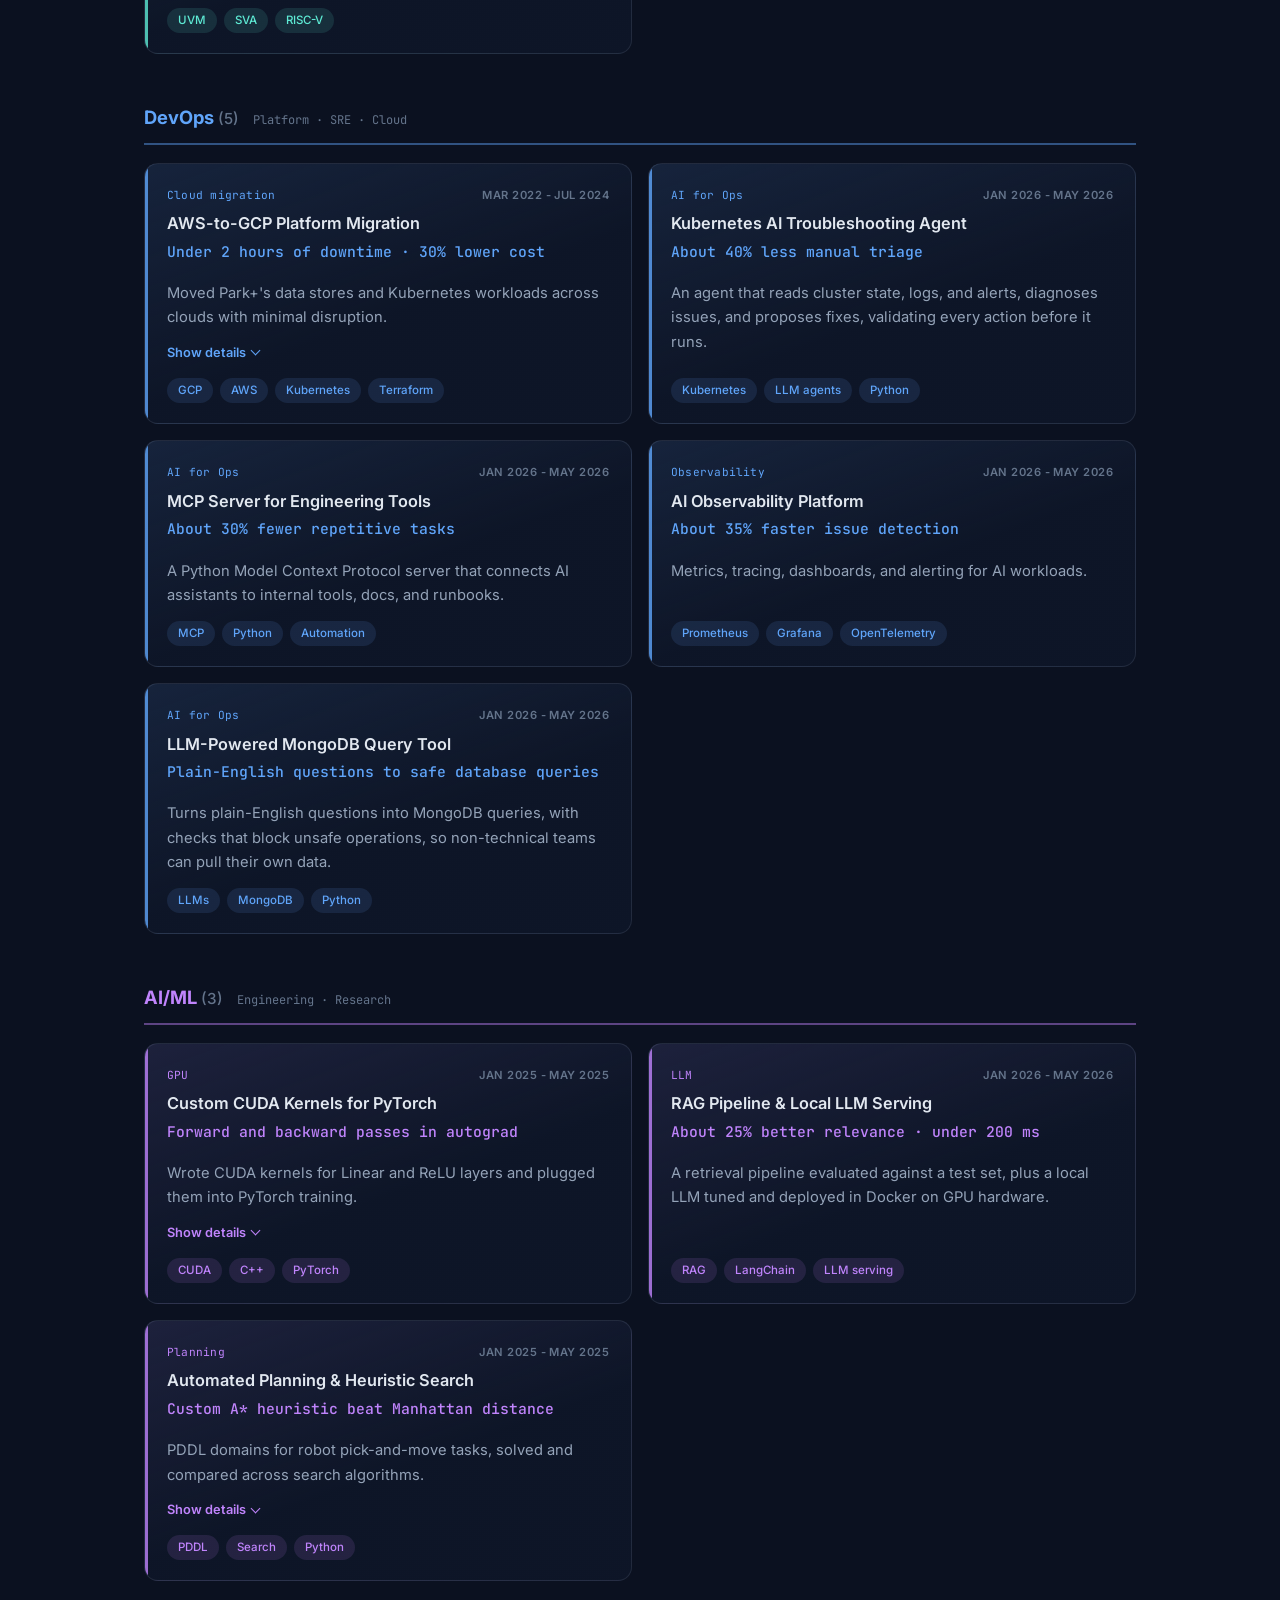
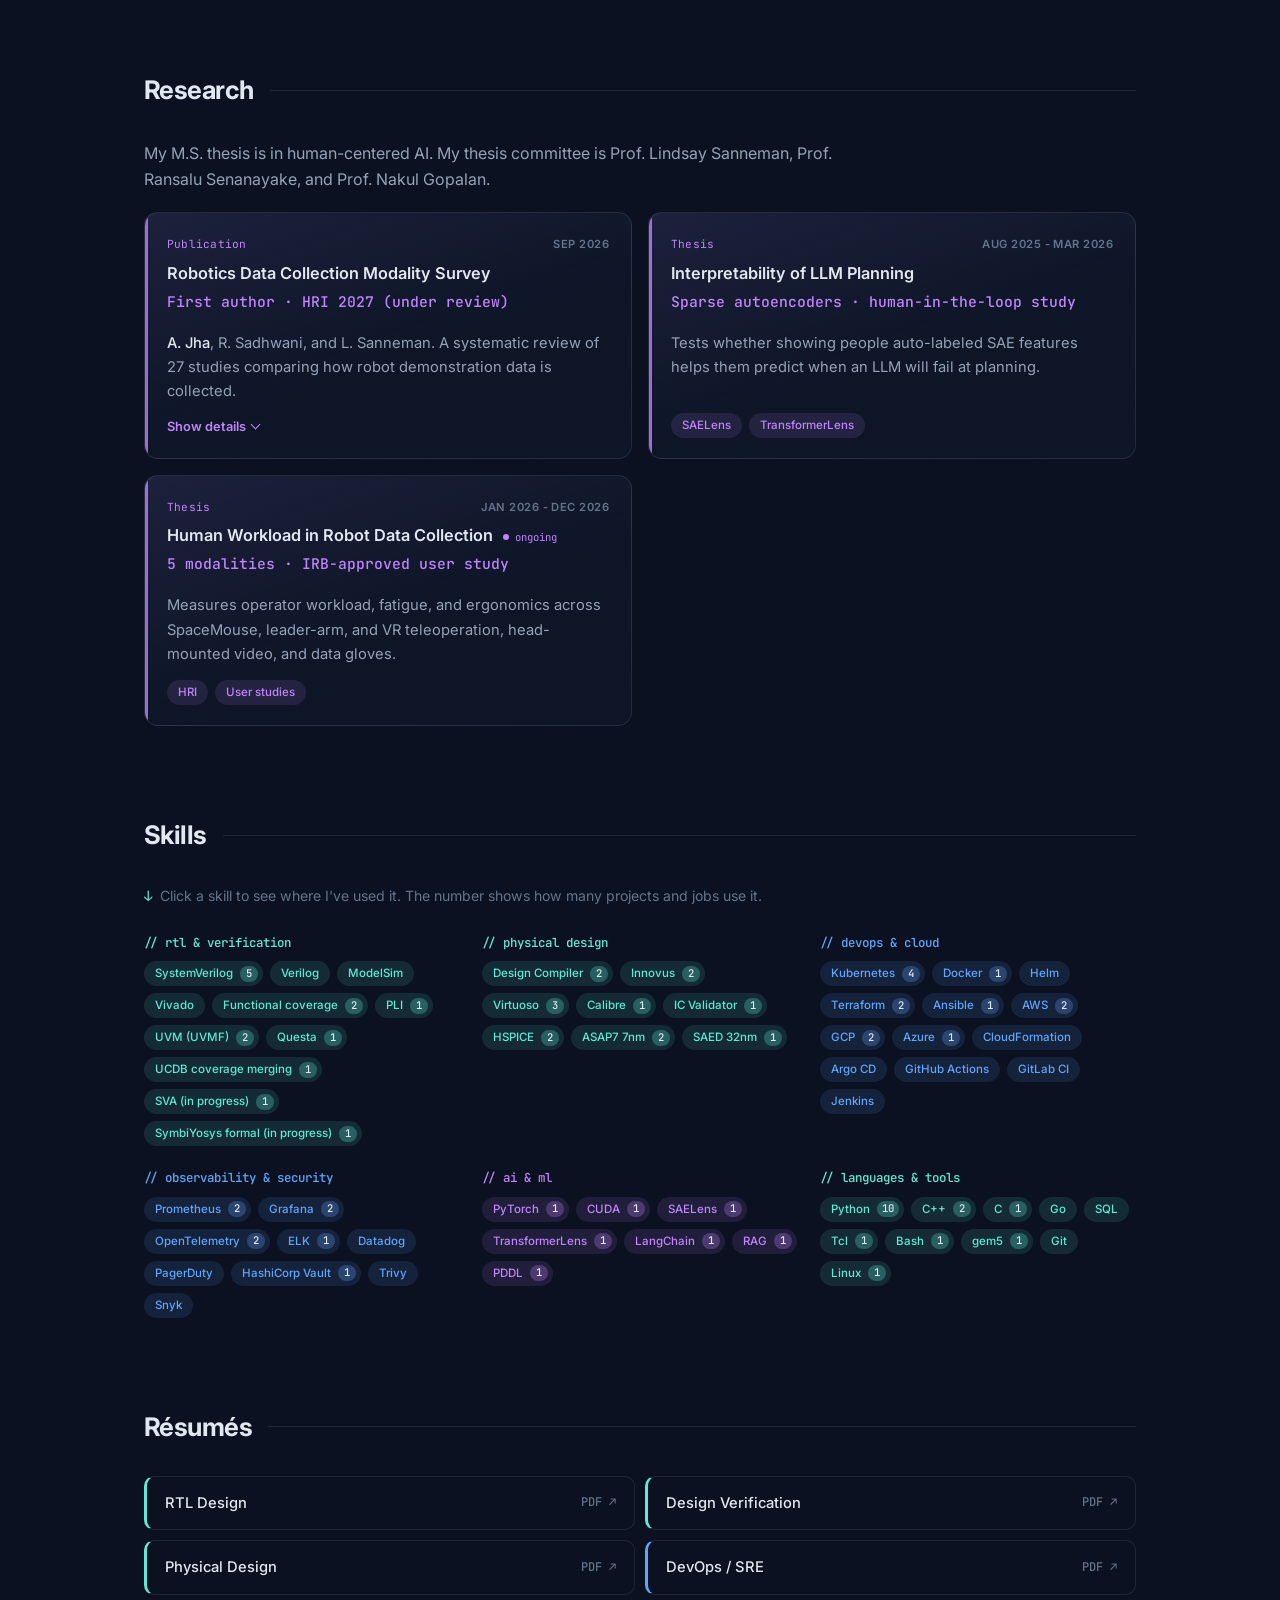
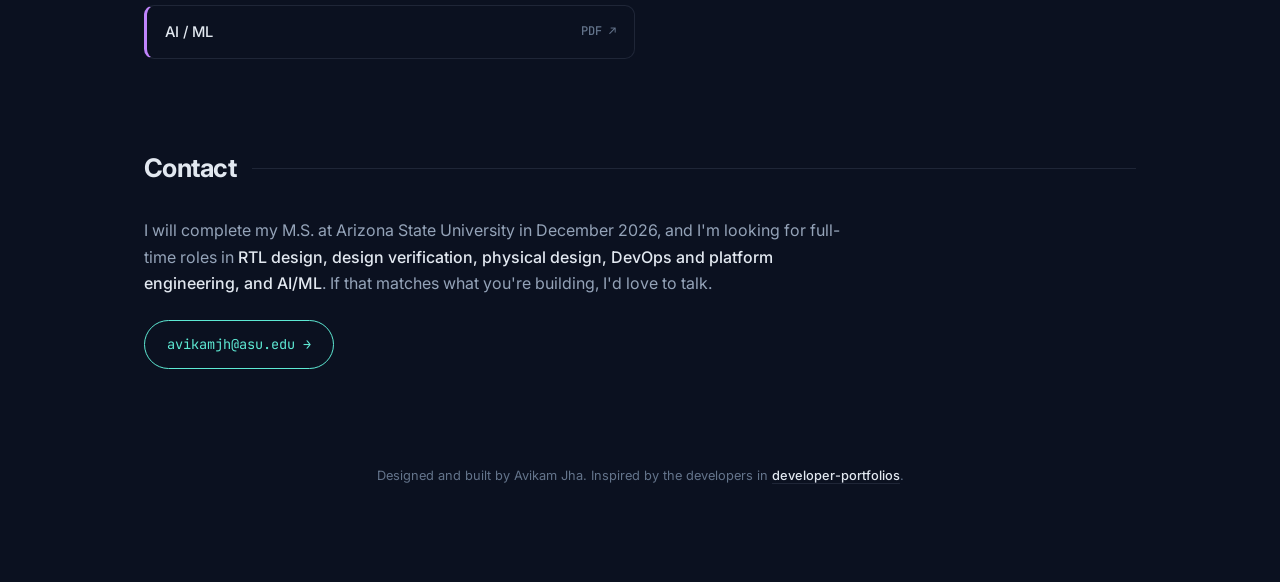
==== commit 8956357b: "Add Employee of the Month (5 times) at Park+ Show a gold award badge under the Park+ role and mentio" ====
--- a/index.html
+++ b/index.html
@@ -10,7 +10,7 @@
   <link rel="preconnect" href="https://fonts.gstatic.com" crossorigin>
   <link href="https://fonts.googleapis.com/css2?family=Inter:wght@400;500;600;700&family=JetBrains+Mono:wght@400;500&display=swap" rel="stylesheet">
   <!-- Bump the ?v= number whenever style.css changes so browsers fetch the new file -->
-  <link rel="stylesheet" href="/style.css?v=13">
+  <link rel="stylesheet" href="/style.css?v=14">
 </head>
 <body data-track="all">
   <div class="spotlight" aria-hidden="true"></div>
@@ -70,7 +70,7 @@
       <div class="about-grid">
         <img class="portrait" src="/images/avikam.jpg" width="640" height="640" alt="Portrait of Avikam Jha" loading="lazy" decoding="async">
         <div>
-          <p>I'm an <strong>M.S. Computer Engineering student at Arizona State University</strong> (GPA 4.0), graduating in December 2026. I work across three layers of computing: I design and verify <strong>digital hardware</strong>, I spent over two years running <strong>production cloud infrastructure</strong> at Park+, and my thesis research is in <strong>human-centered AI</strong>.</p>
+          <p>I'm an <strong>M.S. Computer Engineering student at Arizona State University</strong> (GPA 4.0), graduating in December 2026. I work across three layers of computing: I design and verify <strong>digital hardware</strong>, I spent over two years running <strong>production cloud infrastructure</strong> at Park+, and my thesis research is in <strong>human-centered AI</strong>. At Park+, I was named <strong>Employee of the Month five times</strong>.</p>
           <p>That range lets me reason about a system from the transistor to the cluster to the model.</p>
         </div>
       </div>
@@ -107,6 +107,7 @@
         <div class="item-meta">Mar 2022 - Jul 2024</div>
         <div>
           <h3>SDE Intern → SDE 1 → SDE 2 (DevOps) <span class="sub">· Park+, Gurugram</span></h3>
+          <p class="award"><svg viewBox="0 0 24 24" fill="none" stroke="currentColor" stroke-width="2" stroke-linecap="round" stroke-linejoin="round" aria-hidden="true"><path d="M8 21h8M12 17v4M7 4h10v5a5 5 0 0 1-10 0V4Z"/><path d="M17 5h3v2a3 3 0 0 1-3 3M7 5H4v2a3 3 0 0 0 3 3"/></svg>Employee of the Month, 5 times</p>
           <p class="impact">30% lower cloud cost · under 2 hours of migration downtime · 40% faster incident resolution</p>
           <p>Ran production cloud infrastructure for a 60+ microservice parking and mobility platform.</p>
           <details class="more">
--- a/style.css
+++ b/style.css
@@ -449,3 +449,12 @@
 @keyframes flash {
   0%, 55% { box-shadow: 0 0 0 2px var(--c, var(--track-c)), 0 0 44px -8px var(--c, var(--track-c)); }
 }
+
+/* Award badge on a job */
+.award {
+  display: inline-flex; align-items: center; gap: 7px; margin: 8px 0 2px;
+  padding: 4px 12px 4px 9px; border-radius: 999px;
+  border: 1px solid rgba(251, 191, 36, 0.4); background: rgba(251, 191, 36, 0.1);
+  color: #fbbf24; font-size: 0.8rem; font-weight: 600;
+}
+.award svg { width: 15px; height: 15px; }
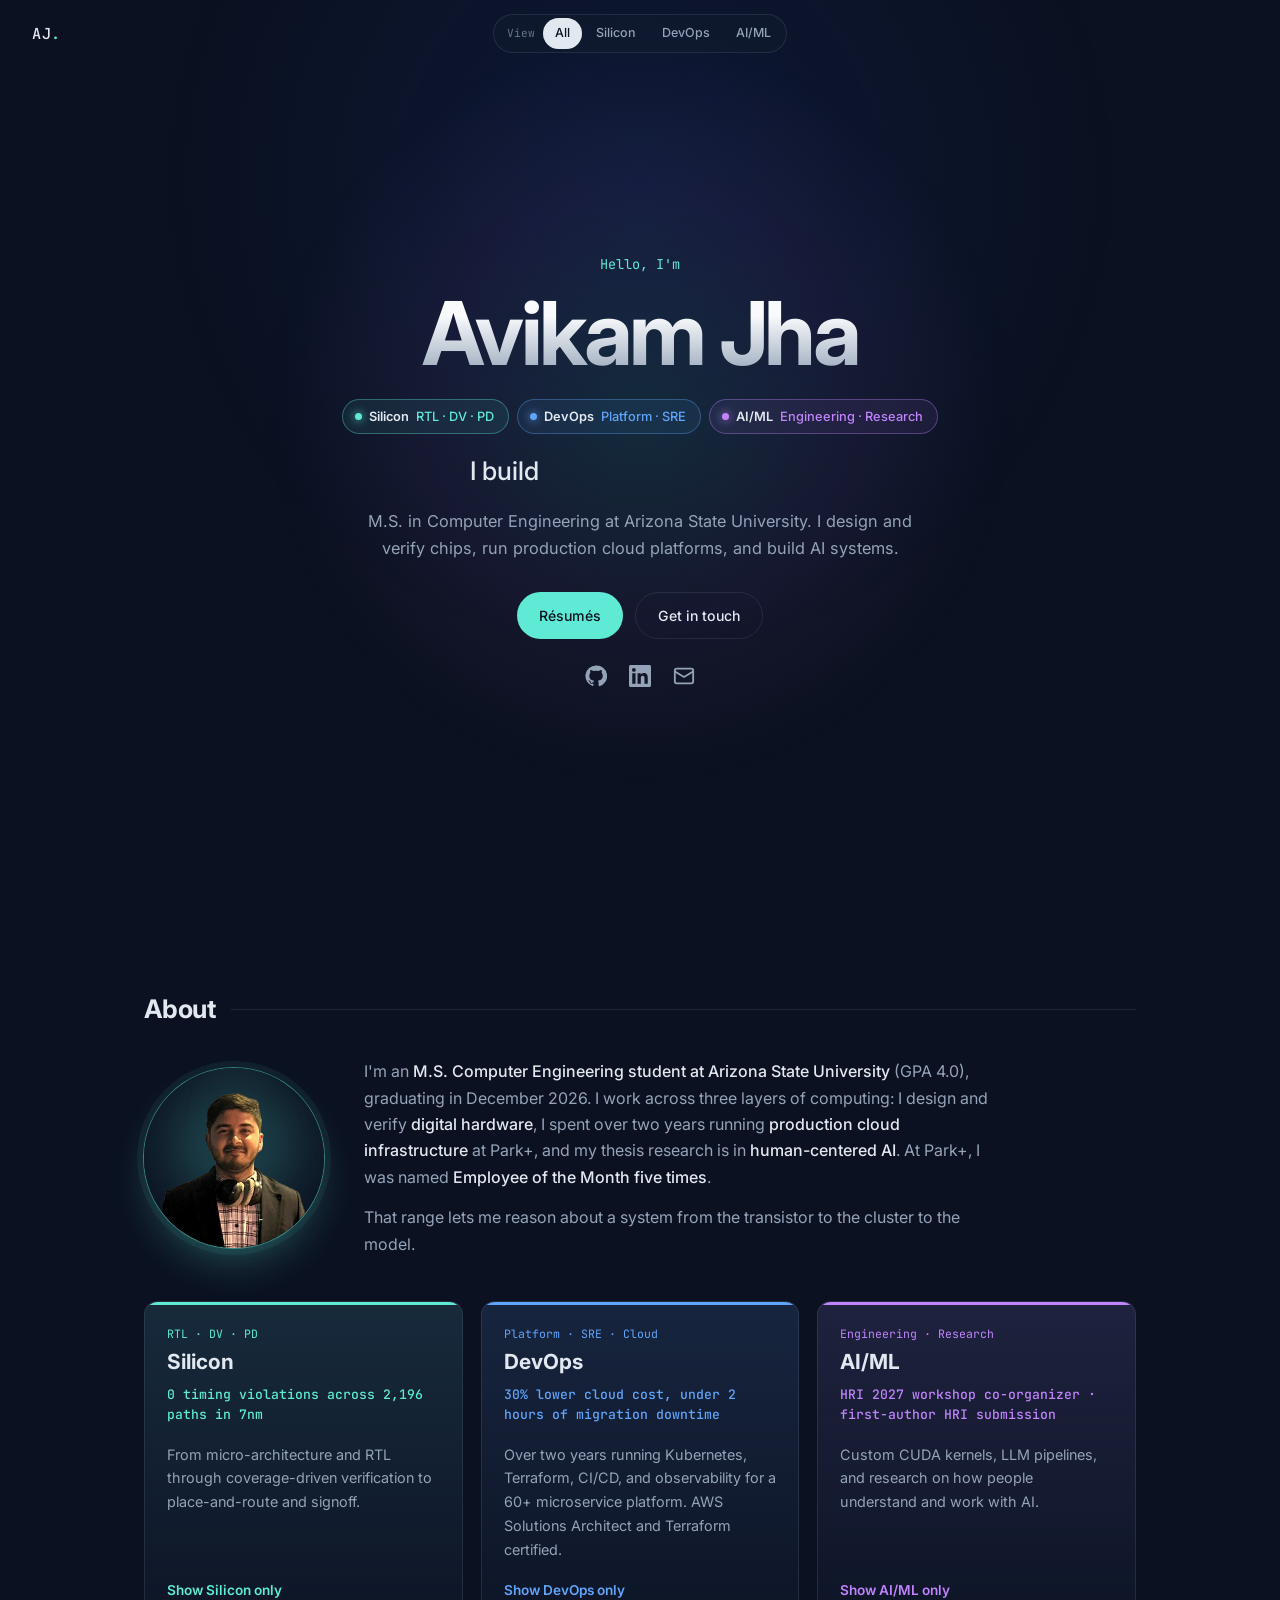
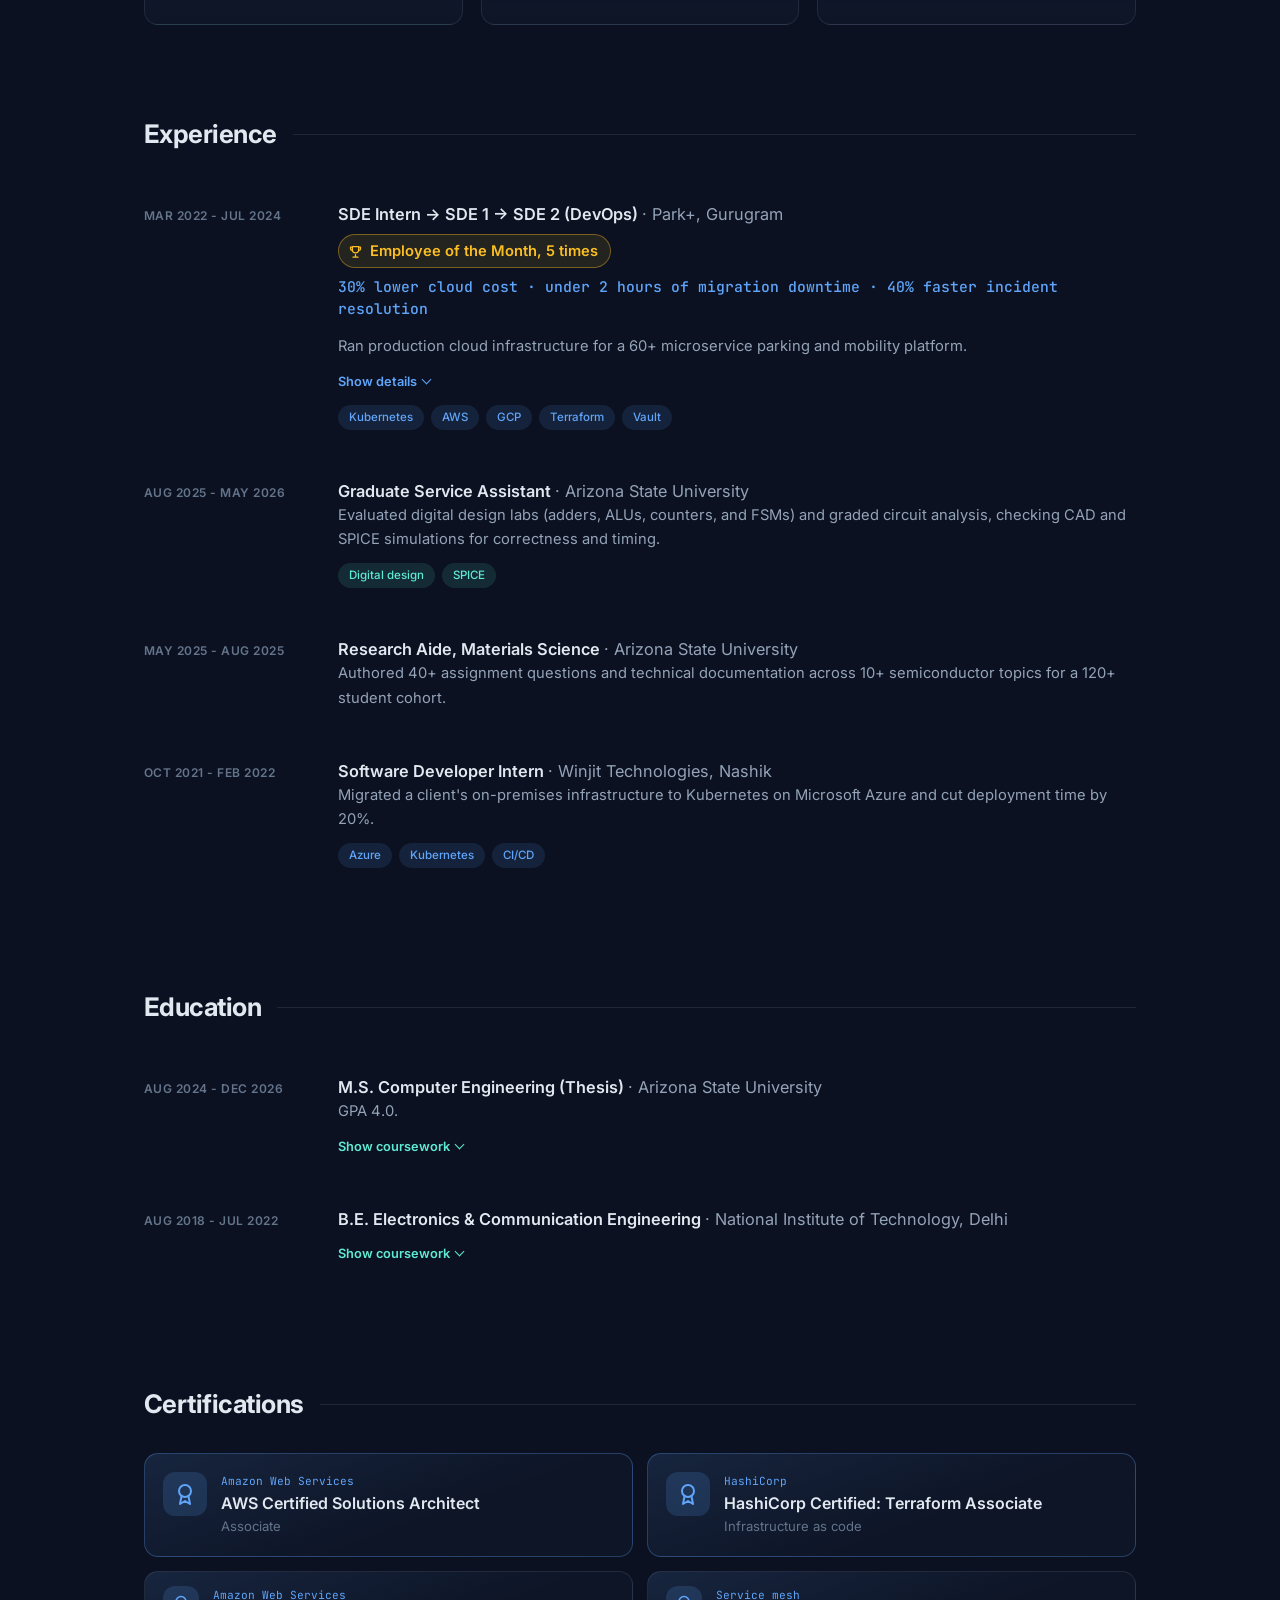
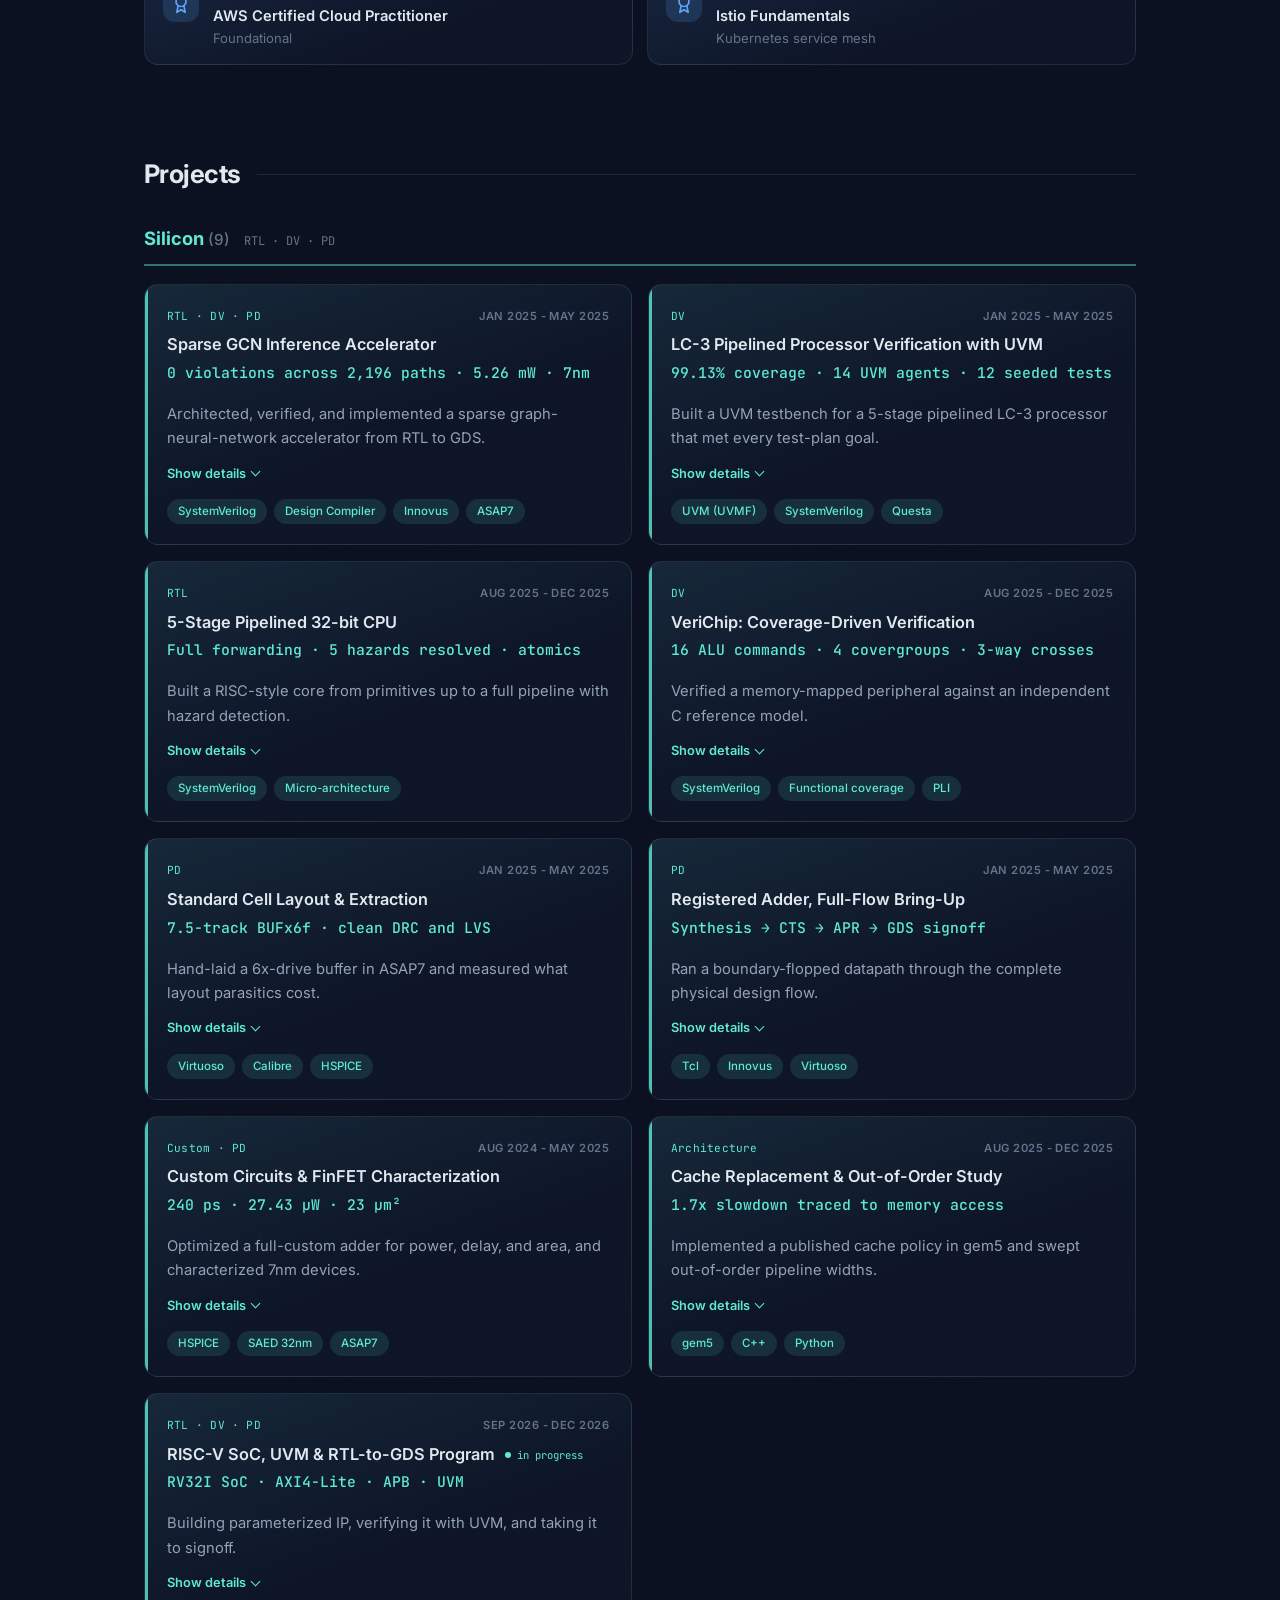
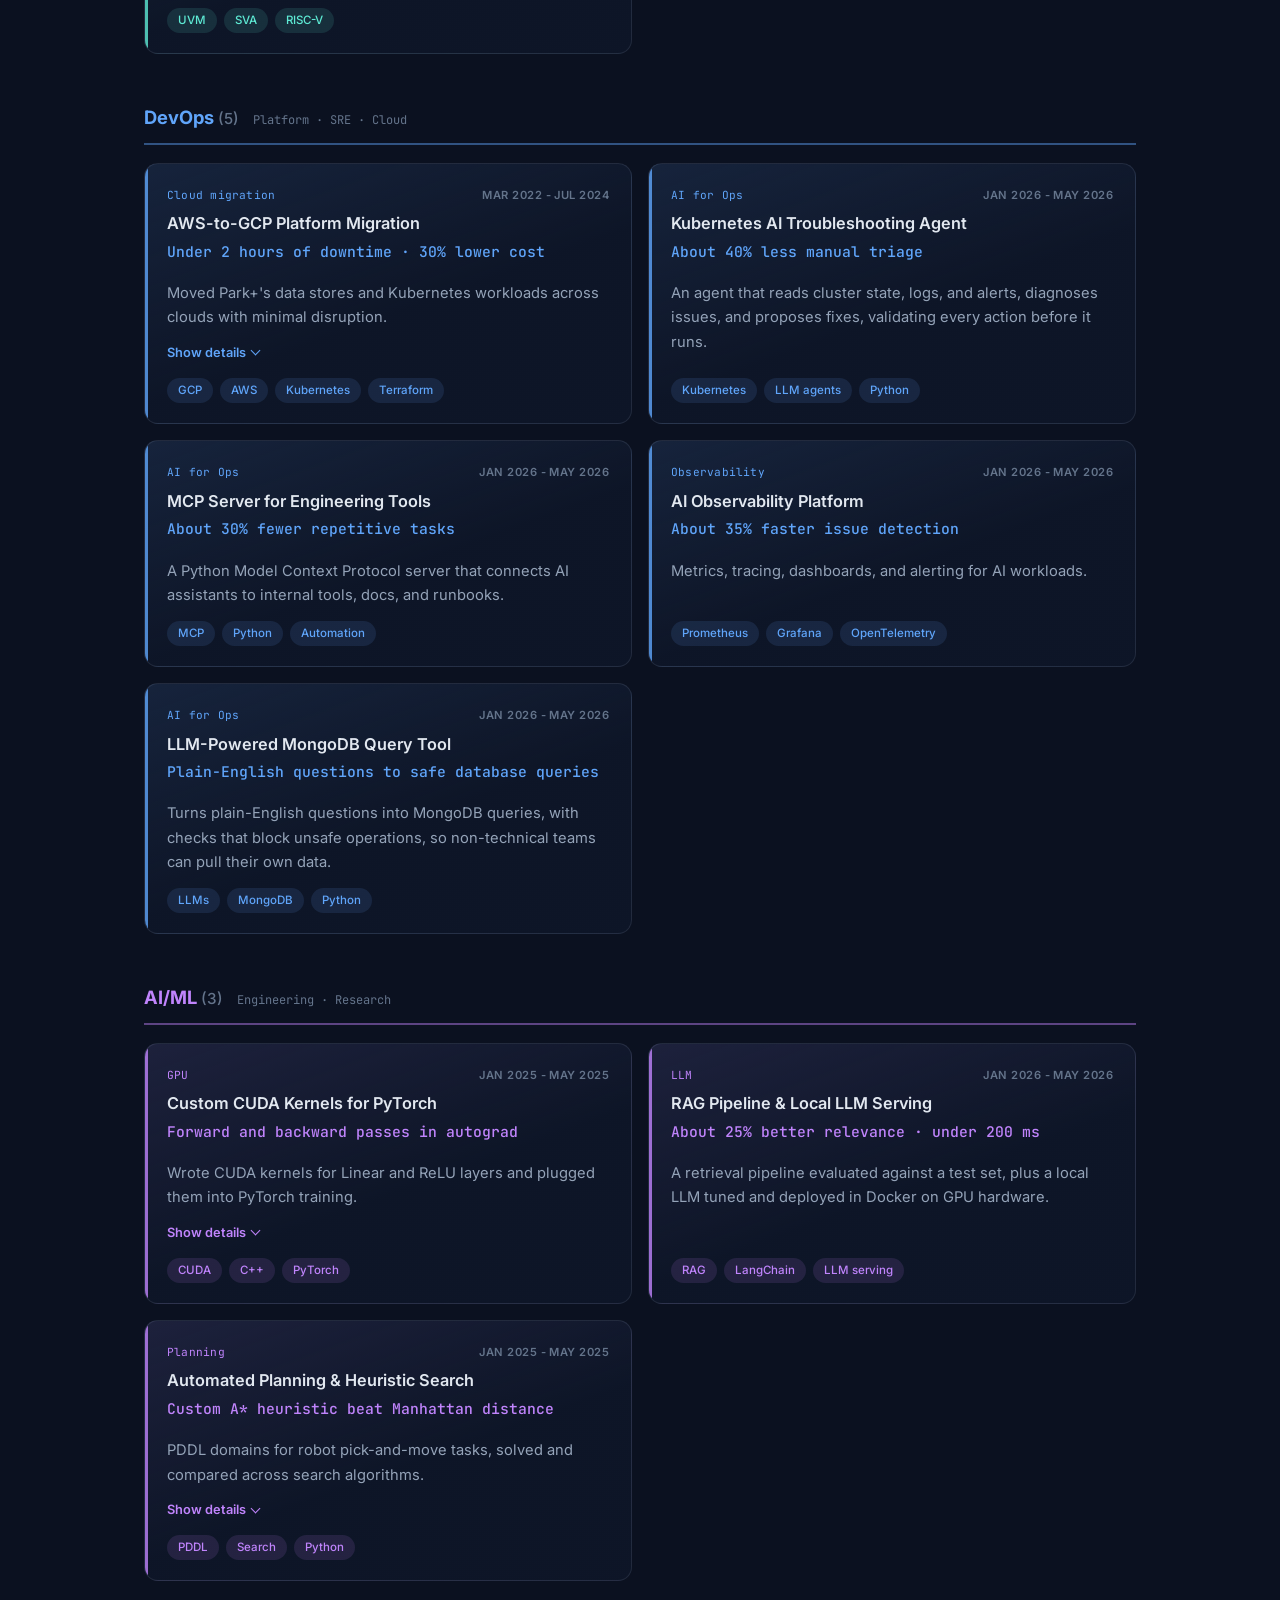
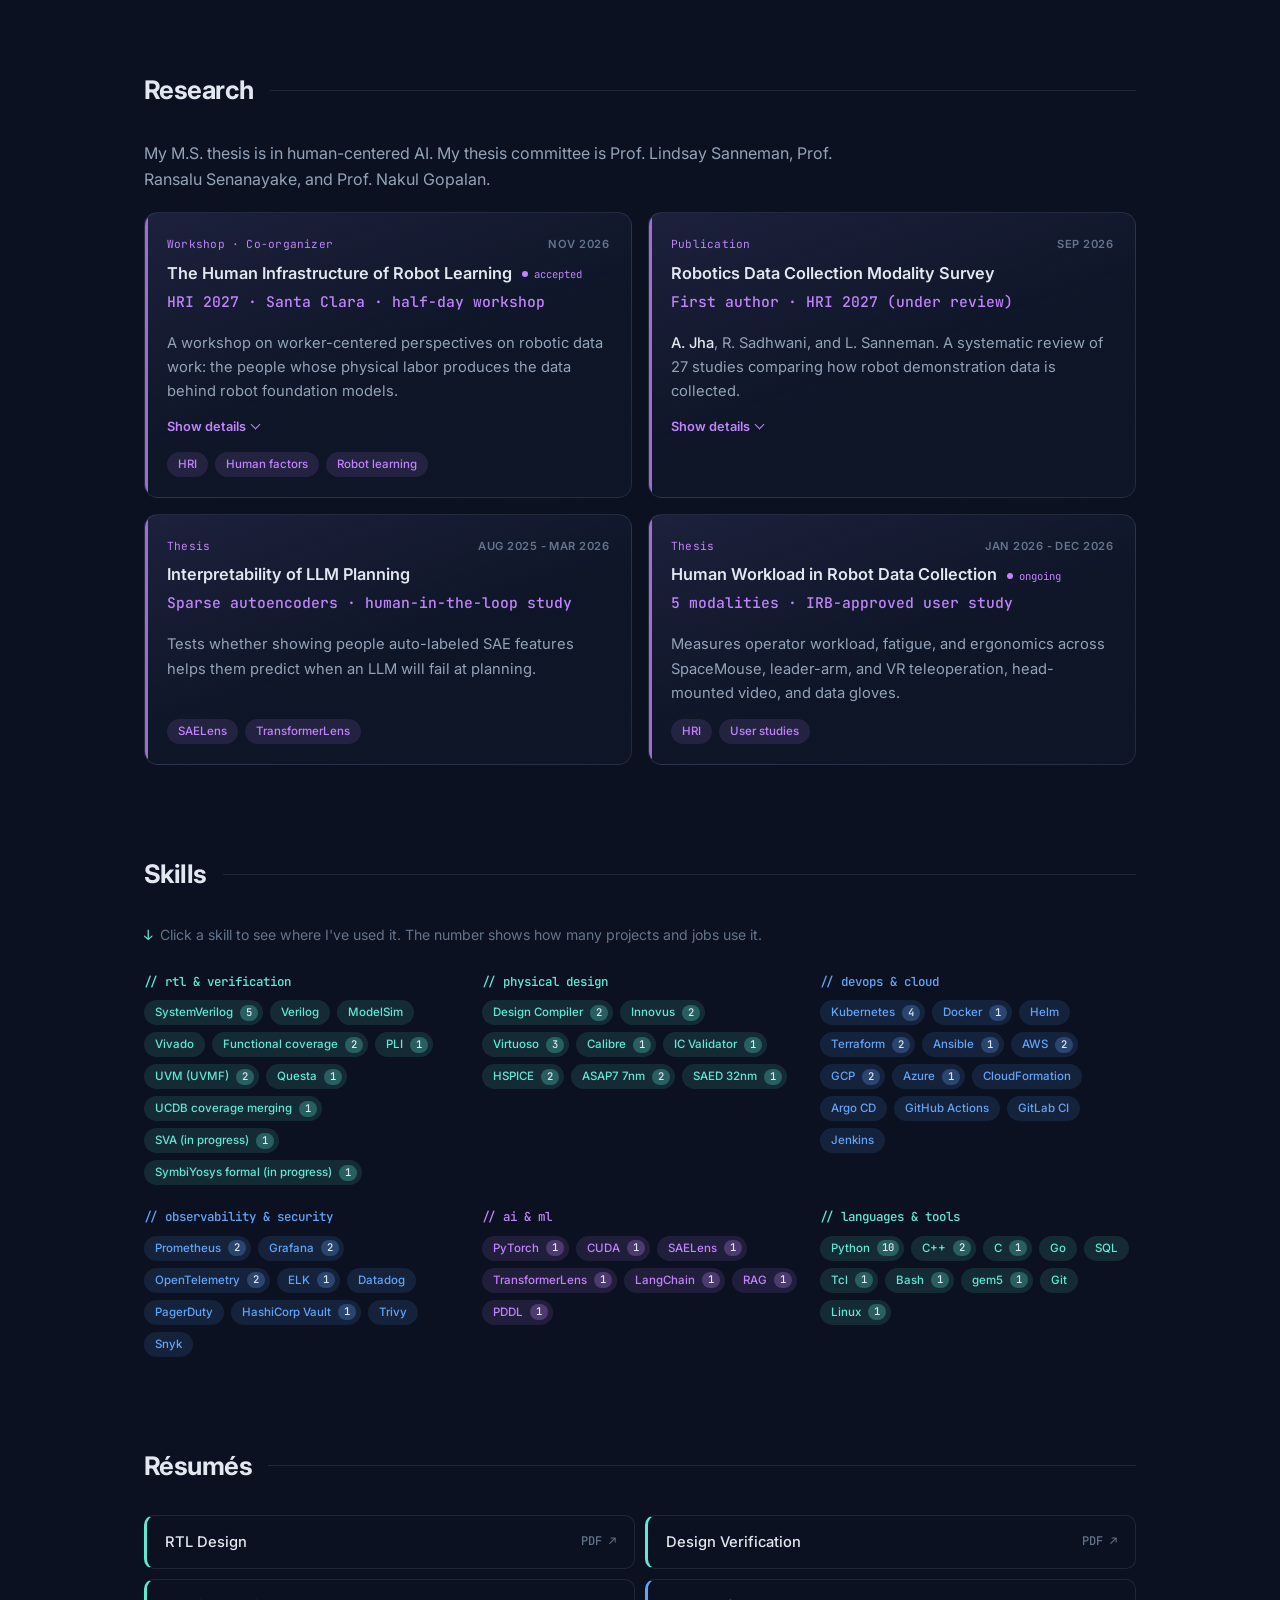
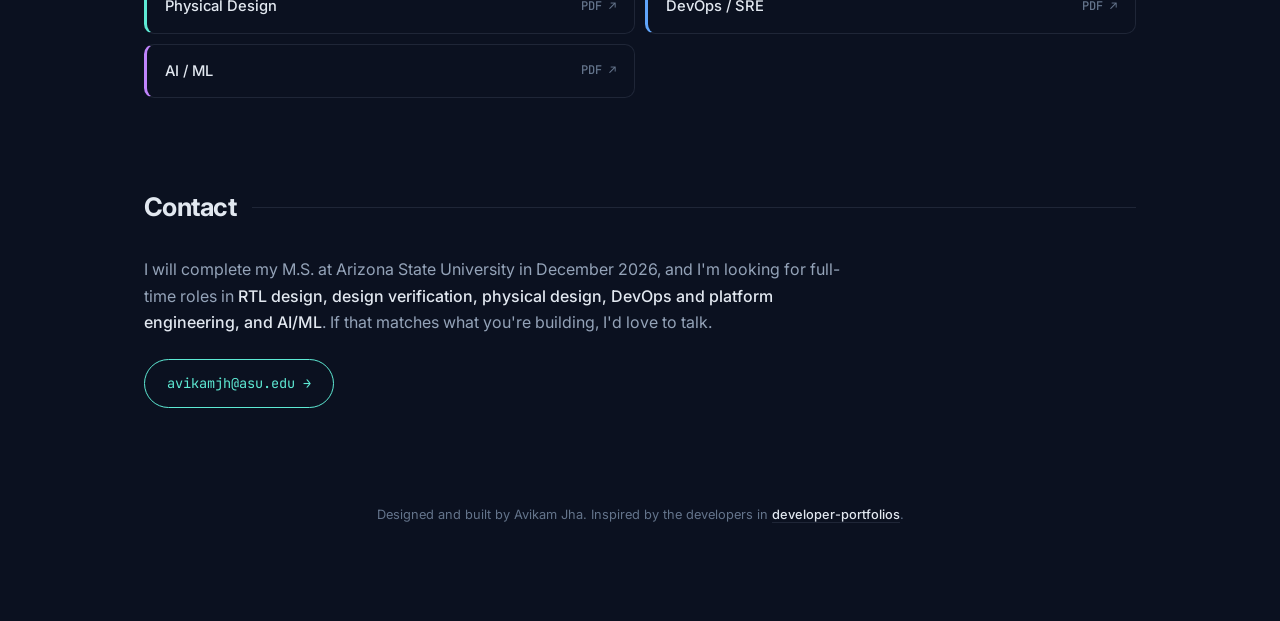
==== commit b5437dcb: "Add the accepted HRI 2027 workshop to Research Add a research card for "The Human Infrastructure of " ====
--- a/index.html
+++ b/index.html
@@ -93,7 +93,7 @@
         <article class="track" data-card="ai" style="--c: var(--ai)">
           <p class="track-kicker">Engineering · Research</p>
           <h3>AI/ML</h3>
-          <p class="impact">First-author HRI 2027 submission</p>
+          <p class="impact">HRI 2027 workshop co-organizer · first-author HRI submission</p>
           <p>Custom CUDA kernels, LLM pipelines, and research on how people understand and work with AI.</p>
           <button type="button" class="track-btn" data-set="ai">Show AI/ML only</button>
         </article>
@@ -466,6 +466,22 @@
       <h2 class="section-title">Research</h2>
       <p class="section-intro">My M.S. thesis is in human-centered AI. My thesis committee is Prof. Lindsay Sanneman, Prof. Ransalu Senanayake, and Prof. Nakul Gopalan.</p>
       <div class="cards">
+        <article class="card" style="--c: var(--ai)">
+          <div class="card-top"><span class="card-kicker">Workshop · Co-organizer</span><span class="card-date">Nov 2026</span></div>
+          <h3>The Human Infrastructure of Robot Learning <span class="status">accepted</span></h3>
+          <p class="impact">HRI 2027 · Santa Clara · half-day workshop</p>
+          <p>A workshop on worker-centered perspectives on robotic data work: the people whose physical labor produces the data behind robot foundation models.</p>
+          <details class="more">
+            <summary><span class="show">Show details</span><span class="hide">Hide details</span></summary>
+            <ul class="points">
+              <li>Brings together researchers in robotics, HRI, human factors, and labor studies with industry practitioners and robotics data workers themselves.</li>
+              <li>Includes a worker voice session with recorded testimonies, a panel, and four working groups.</li>
+              <li>Will produce a white paper, a charter for a worker advisory panel, human factors guidance for data collection, and a technical research plan.</li>
+              <li>Co-organized with L. Sanneman, Y. Kotturi, M. Luria, M. Wanjihia, P. Reynolds-Cuéllar, M. Hagenow, and N. Gopalan.</li>
+            </ul>
+          </details>
+          <ul class="tags"><li>HRI</li><li>Human factors</li><li>Robot learning</li></ul>
+        </article>
         <article class="card" style="--c: var(--ai)">
           <div class="card-top"><span class="card-kicker">Publication</span><span class="card-date">Sep 2026</span></div>
           <h3>Robotics Data Collection Modality Survey</h3>
